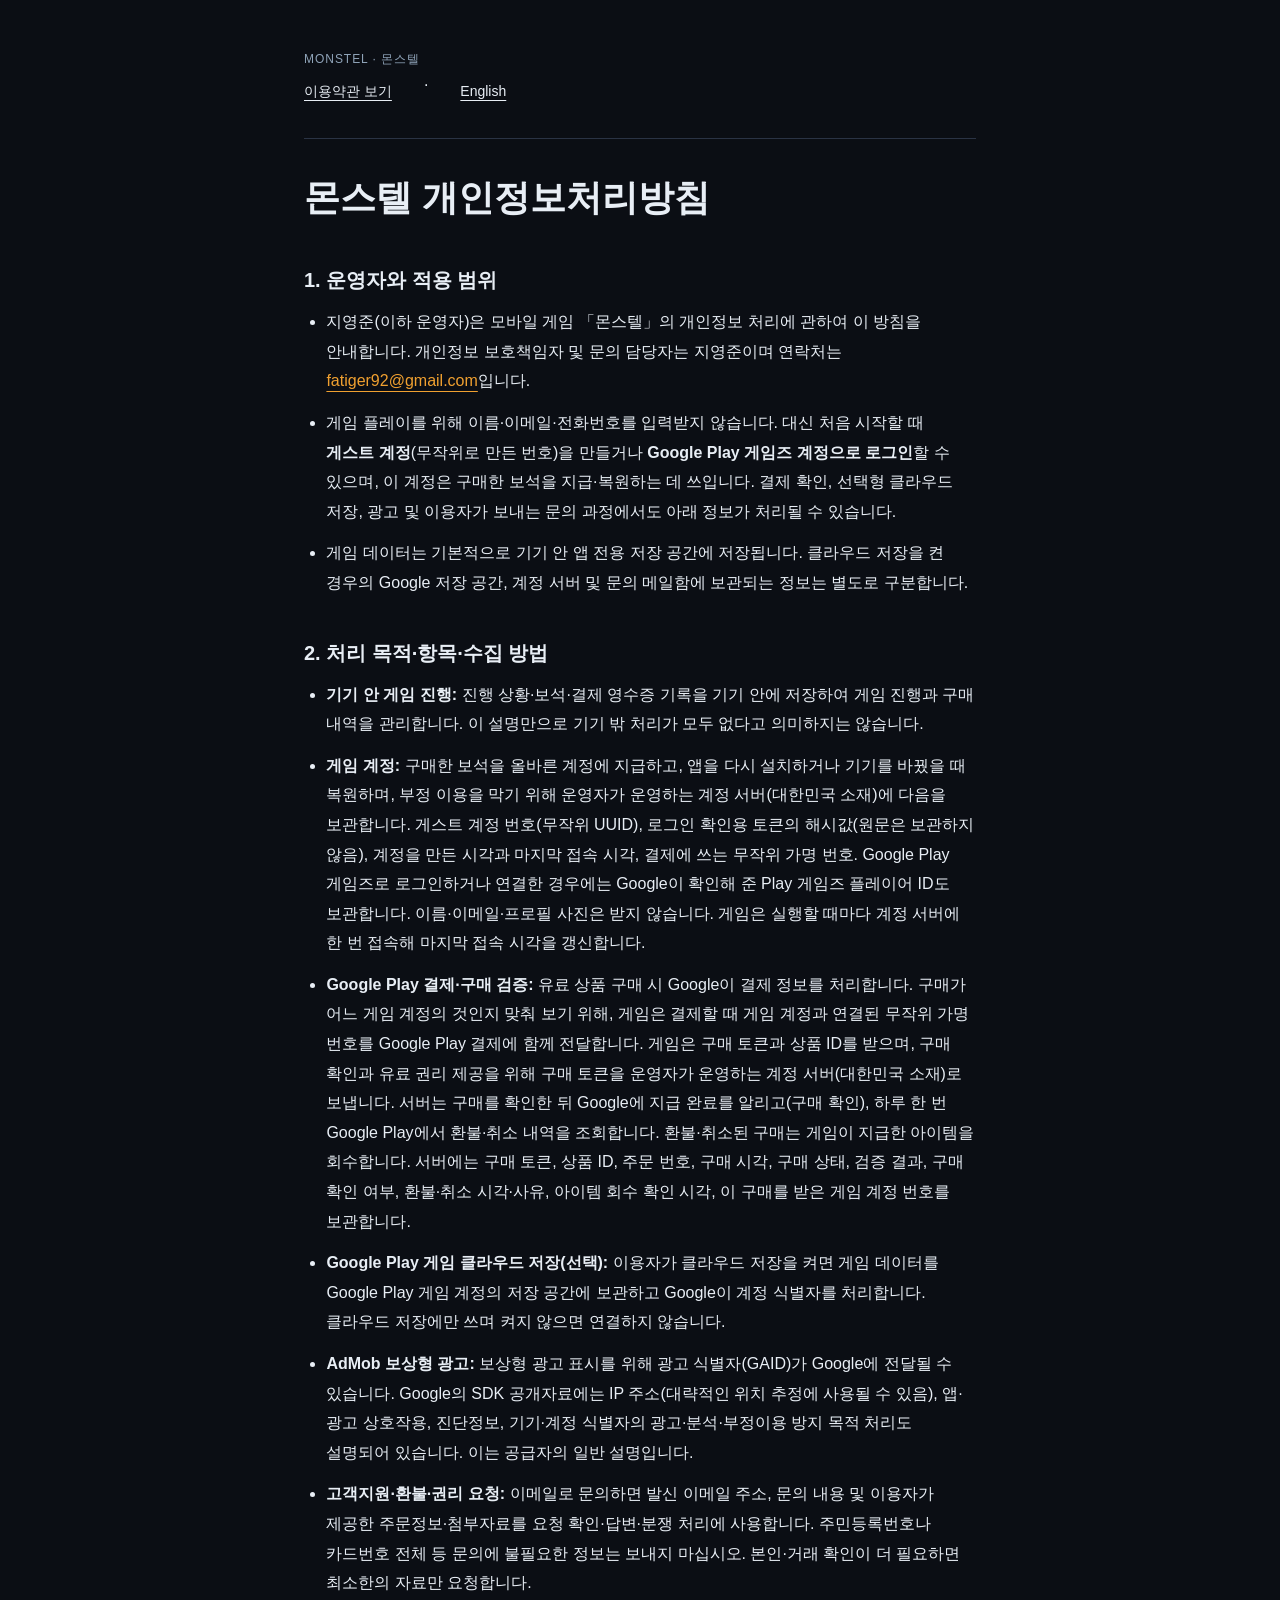
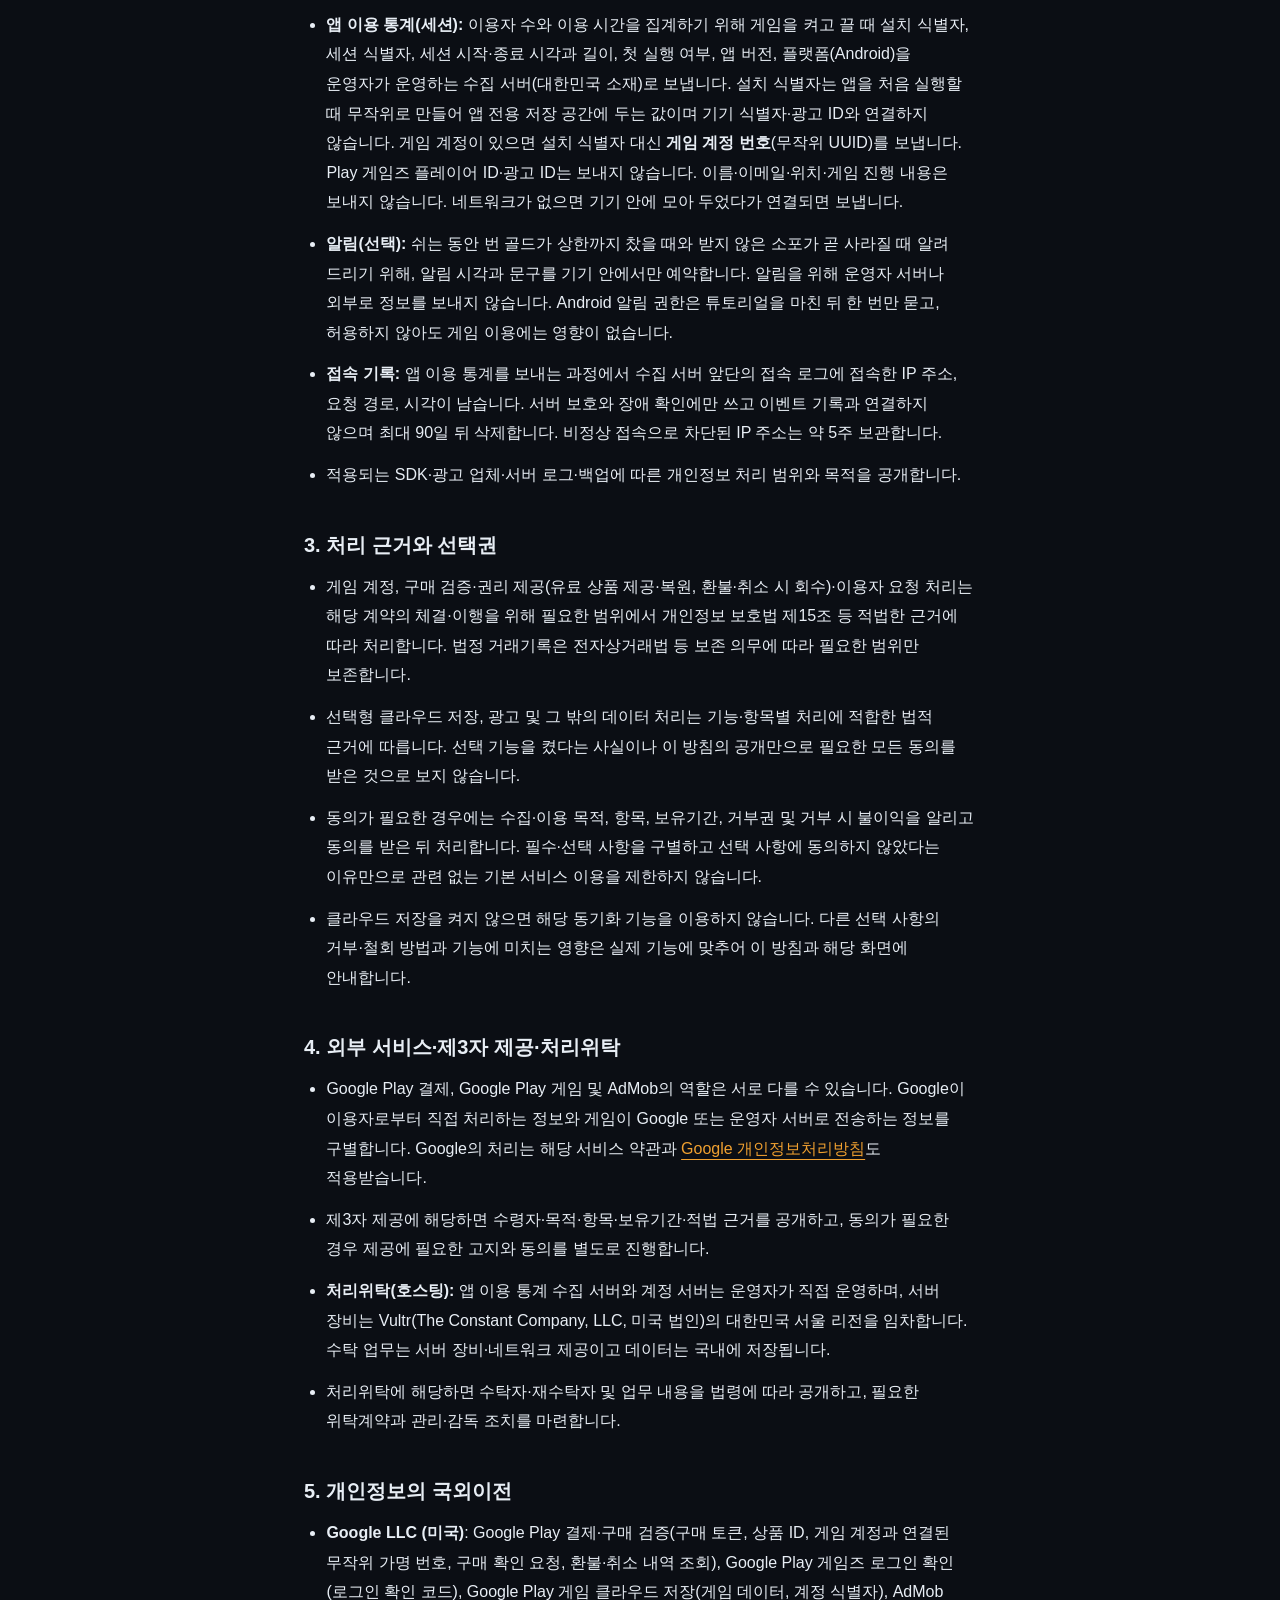
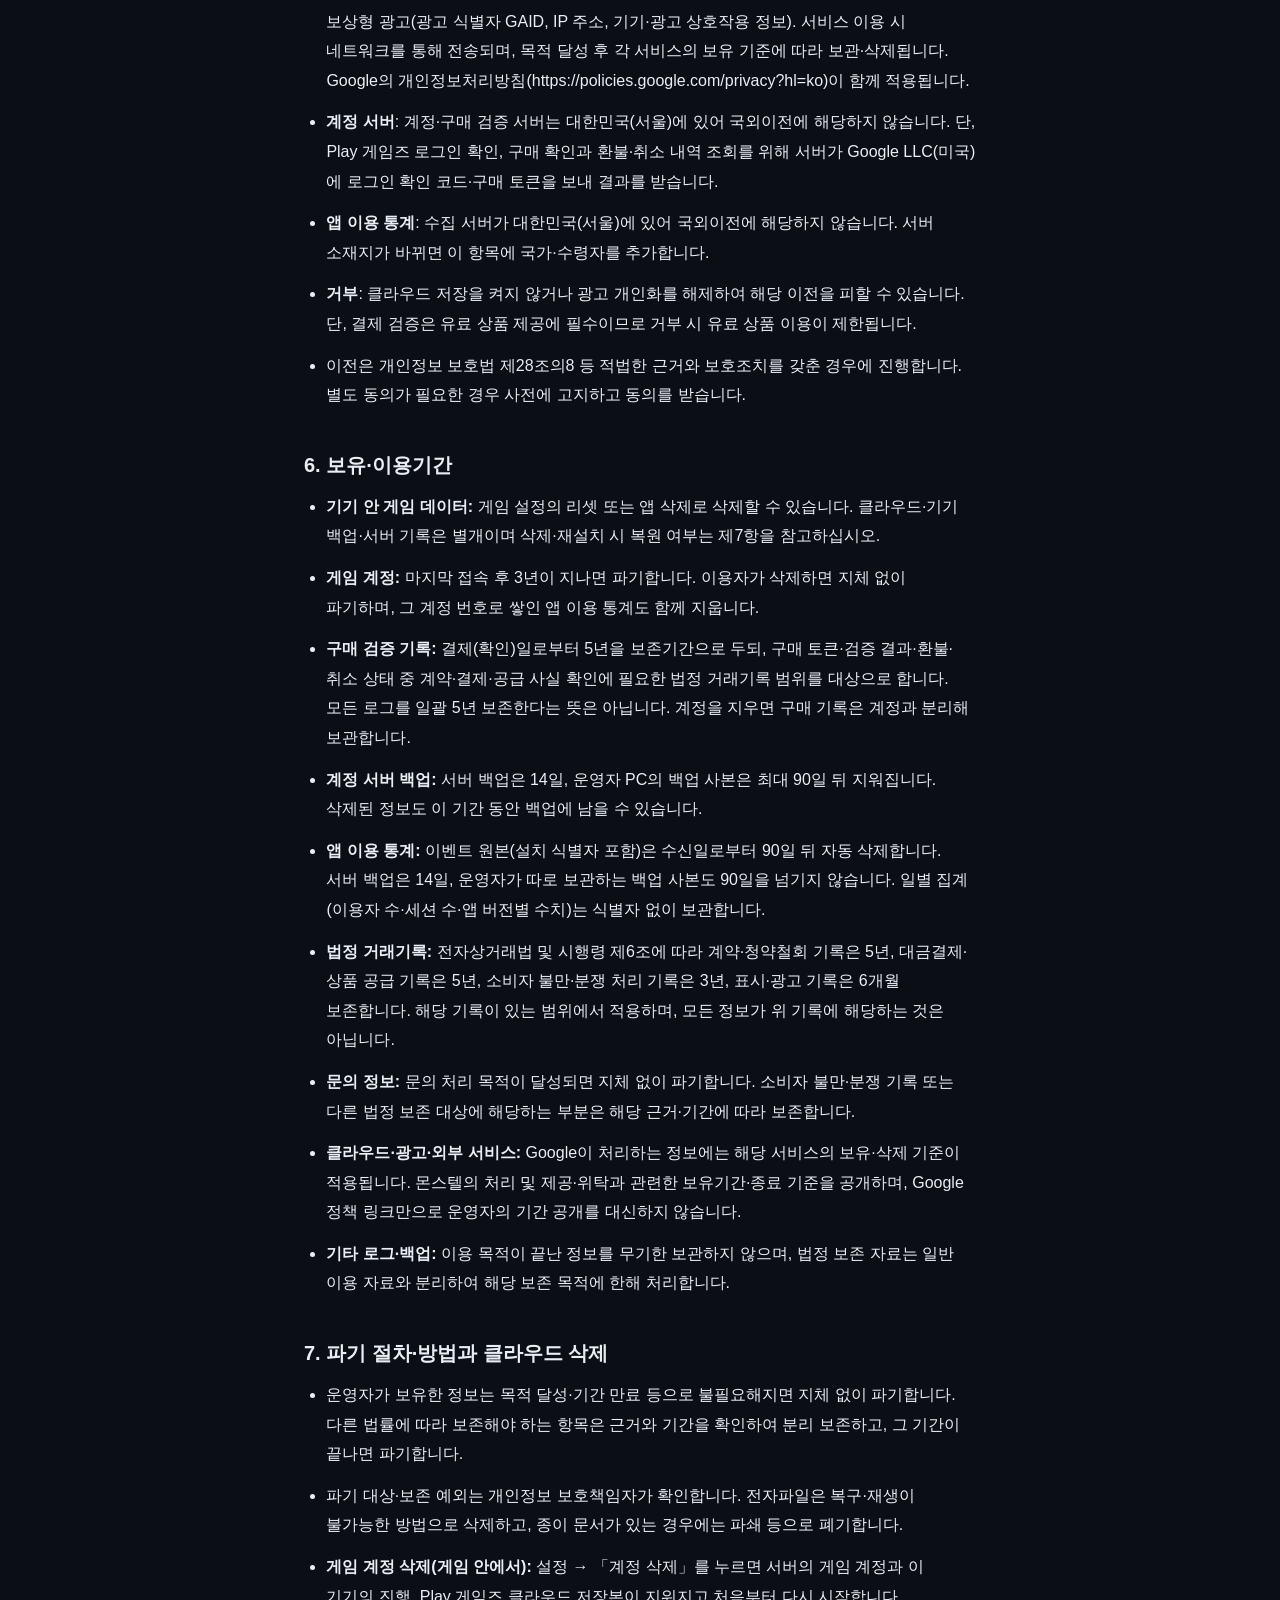
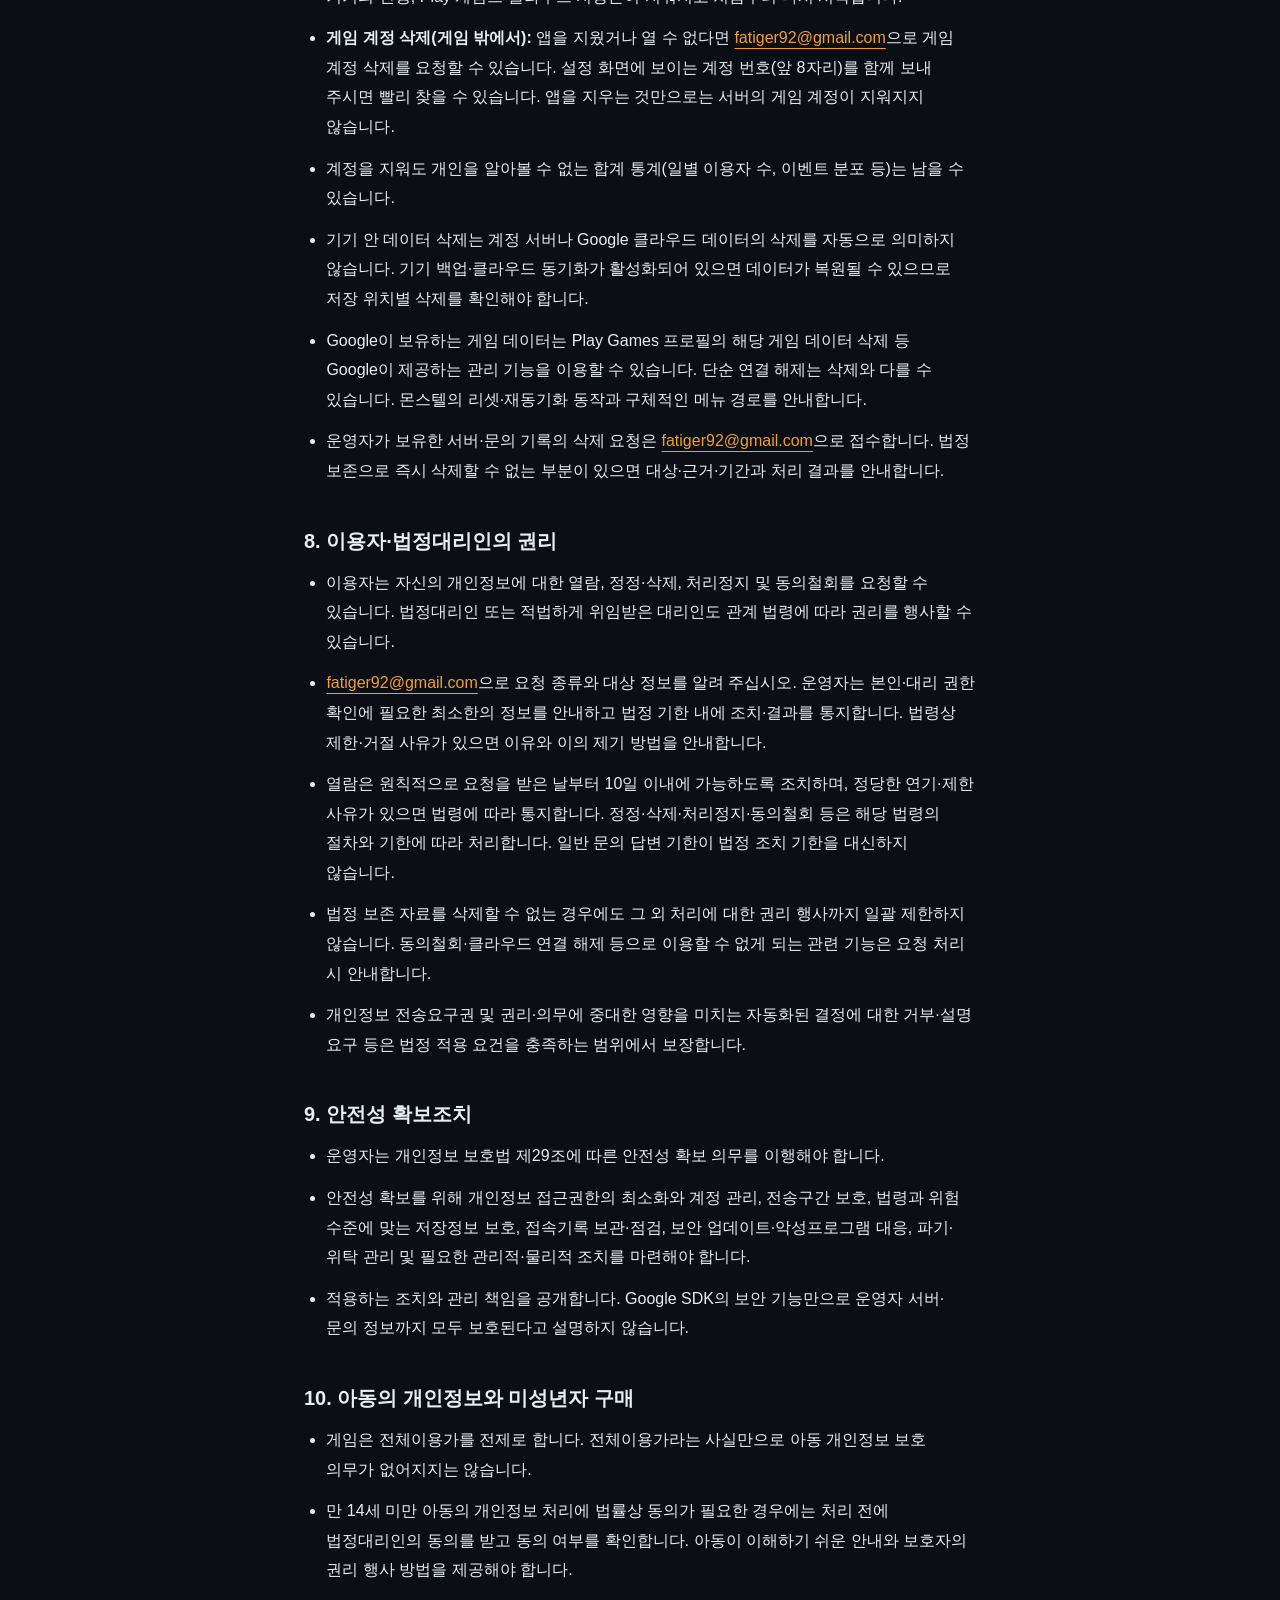
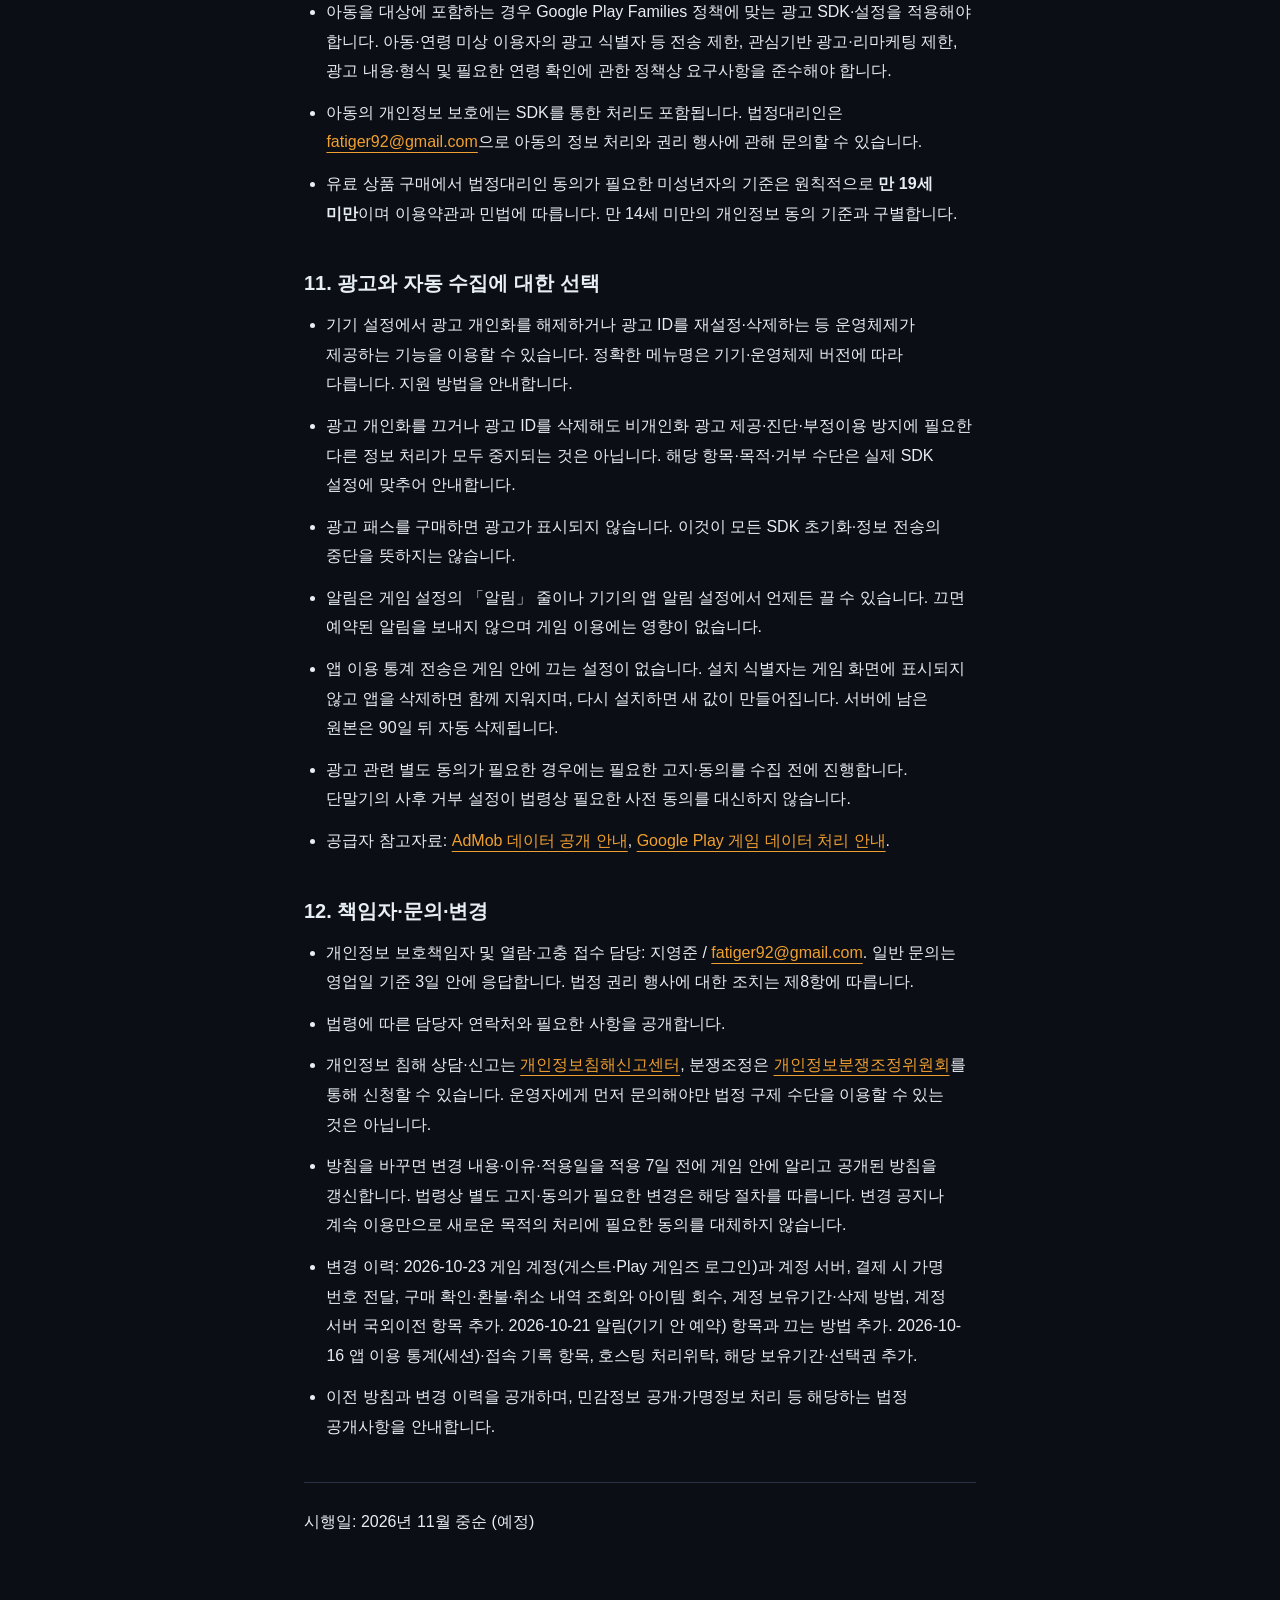
==== monstel/privacy/index.html @ d1beacda "monstel privacy: game accounts, refund lookups and item revocation (2026-10-23) Applies monstel docs" ====
<!doctype html>
<html lang="ko">
<head>
<meta charset="utf-8">
<meta name="viewport" content="width=device-width, initial-scale=1">
<title>몬스텔 개인정보처리방침</title>
<link rel="canonical" href="https://notnull92.github.io/monstel/privacy/">
<link rel="icon" href="../../assets/favicon.png" type="image/png">
<link rel="stylesheet" href="../../assets/site.css">
<link rel="stylesheet" href="../legal.css">
</head>
<body>
<a class="skip" href="#main">본문으로 바로가기</a>
<header class="legal-header">
<p class="meta">MONSTEL · 몬스텔</p>
<nav aria-label="법률 문서"><a href="../terms/">이용약관 보기</a> · <a href="../en/privacy/" lang="en" hreflang="en">English</a></nav>
</header>
<main id="main" tabindex="-1">
<h1>몬스텔 개인정보처리방침</h1>
<h2>1. 운영자와 적용 범위</h2>
<ul>
<li>지영준(이하 운영자)은 모바일 게임 「몬스텔」의 개인정보 처리에 관하여 이 방침을 안내합니다. 개인정보 보호책임자 및 문의 담당자는 지영준이며 연락처는 <a href="mailto:fatiger92@gmail.com">fatiger92@gmail.com</a>입니다.</li>
<li>게임 플레이를 위해 이름·이메일·전화번호를 입력받지 않습니다. 대신 처음 시작할 때 <strong>게스트 계정</strong>(무작위로 만든 번호)을 만들거나 <strong>Google Play 게임즈 계정으로 로그인</strong>할 수 있으며, 이 계정은 구매한 보석을 지급·복원하는 데 쓰입니다. 결제 확인, 선택형 클라우드 저장, 광고 및 이용자가 보내는 문의 과정에서도 아래 정보가 처리될 수 있습니다.</li>
<li>게임 데이터는 기본적으로 기기 안 앱 전용 저장 공간에 저장됩니다. 클라우드 저장을 켠 경우의 Google 저장 공간, 계정 서버 및 문의 메일함에 보관되는 정보는 별도로 구분합니다.</li>
</ul>
<h2>2. 처리 목적·항목·수집 방법</h2>
<ul>
<li><strong>기기 안 게임 진행:</strong> 진행 상황·보석·결제 영수증 기록을 기기 안에 저장하여 게임 진행과 구매 내역을 관리합니다. 이 설명만으로 기기 밖 처리가 모두 없다고 의미하지는 않습니다.</li>
<li><strong>게임 계정:</strong> 구매한 보석을 올바른 계정에 지급하고, 앱을 다시 설치하거나 기기를 바꿨을 때 복원하며, 부정 이용을 막기 위해 운영자가 운영하는 계정 서버(대한민국 소재)에 다음을 보관합니다. 게스트 계정 번호(무작위 UUID), 로그인 확인용 토큰의 해시값(원문은 보관하지 않음), 계정을 만든 시각과 마지막 접속 시각, 결제에 쓰는 무작위 가명 번호. Google Play 게임즈로 로그인하거나 연결한 경우에는 Google이 확인해 준 Play 게임즈 플레이어 ID도 보관합니다. 이름·이메일·프로필 사진은 받지 않습니다. 게임은 실행할 때마다 계정 서버에 한 번 접속해 마지막 접속 시각을 갱신합니다.</li>
<li><strong>Google Play 결제·구매 검증:</strong> 유료 상품 구매 시 Google이 결제 정보를 처리합니다. 구매가 어느 게임 계정의 것인지 맞춰 보기 위해, 게임은 결제할 때 게임 계정과 연결된 무작위 가명 번호를 Google Play 결제에 함께 전달합니다. 게임은 구매 토큰과 상품 ID를 받으며, 구매 확인과 유료 권리 제공을 위해 구매 토큰을 운영자가 운영하는 계정 서버(대한민국 소재)로 보냅니다. 서버는 구매를 확인한 뒤 Google에 지급 완료를 알리고(구매 확인), 하루 한 번 Google Play에서 환불·취소 내역을 조회합니다. 환불·취소된 구매는 게임이 지급한 아이템을 회수합니다. 서버에는 구매 토큰, 상품 ID, 주문 번호, 구매 시각, 구매 상태, 검증 결과, 구매 확인 여부, 환불·취소 시각·사유, 아이템 회수 확인 시각, 이 구매를 받은 게임 계정 번호를 보관합니다.</li>
<li><strong>Google Play 게임 클라우드 저장(선택):</strong> 이용자가 클라우드 저장을 켜면 게임 데이터를 Google Play 게임 계정의 저장 공간에 보관하고 Google이 계정 식별자를 처리합니다. 클라우드 저장에만 쓰며 켜지 않으면 연결하지 않습니다.</li>
<li><strong>AdMob 보상형 광고:</strong> 보상형 광고 표시를 위해 광고 식별자(GAID)가 Google에 전달될 수 있습니다. Google의 SDK 공개자료에는 IP 주소(대략적인 위치 추정에 사용될 수 있음), 앱·광고 상호작용, 진단정보, 기기·계정 식별자의 광고·분석·부정이용 방지 목적 처리도 설명되어 있습니다. 이는 공급자의 일반 설명입니다.</li>
<li><strong>고객지원·환불·권리 요청:</strong> 이메일로 문의하면 발신 이메일 주소, 문의 내용 및 이용자가 제공한 주문정보·첨부자료를 요청 확인·답변·분쟁 처리에 사용합니다. 주민등록번호나 카드번호 전체 등 문의에 불필요한 정보는 보내지 마십시오. 본인·거래 확인이 더 필요하면 최소한의 자료만 요청합니다.</li>
<li><strong>앱 이용 통계(세션):</strong> 이용자 수와 이용 시간을 집계하기 위해 게임을 켜고 끌 때 설치 식별자, 세션 식별자, 세션 시작·종료 시각과 길이, 첫 실행 여부, 앱 버전, 플랫폼(Android)을 운영자가 운영하는 수집 서버(대한민국 소재)로 보냅니다. 설치 식별자는 앱을 처음 실행할 때 무작위로 만들어 앱 전용 저장 공간에 두는 값이며 기기 식별자·광고 ID와 연결하지 않습니다. 게임 계정이 있으면 설치 식별자 대신 <strong>게임 계정 번호</strong>(무작위 UUID)를 보냅니다. Play 게임즈 플레이어 ID·광고 ID는 보내지 않습니다. 이름·이메일·위치·게임 진행 내용은 보내지 않습니다. 네트워크가 없으면 기기 안에 모아 두었다가 연결되면 보냅니다.</li>
<li><strong>알림(선택):</strong> 쉬는 동안 번 골드가 상한까지 찼을 때와 받지 않은 소포가 곧 사라질 때 알려 드리기 위해, 알림 시각과 문구를 기기 안에서만 예약합니다. 알림을 위해 운영자 서버나 외부로 정보를 보내지 않습니다. Android 알림 권한은 튜토리얼을 마친 뒤 한 번만 묻고, 허용하지 않아도 게임 이용에는 영향이 없습니다.</li>
<li><strong>접속 기록:</strong> 앱 이용 통계를 보내는 과정에서 수집 서버 앞단의 접속 로그에 접속한 IP 주소, 요청 경로, 시각이 남습니다. 서버 보호와 장애 확인에만 쓰고 이벤트 기록과 연결하지 않으며 최대 90일 뒤 삭제합니다. 비정상 접속으로 차단된 IP 주소는 약 5주 보관합니다.</li>
<li>적용되는 SDK·광고 업체·서버 로그·백업에 따른 개인정보 처리 범위와 목적을 공개합니다.</li>
</ul>
<h2>3. 처리 근거와 선택권</h2>
<ul>
<li>게임 계정, 구매 검증·권리 제공(유료 상품 제공·복원, 환불·취소 시 회수)·이용자 요청 처리는 해당 계약의 체결·이행을 위해 필요한 범위에서 개인정보 보호법 제15조 등 적법한 근거에 따라 처리합니다. 법정 거래기록은 전자상거래법 등 보존 의무에 따라 필요한 범위만 보존합니다.</li>
<li>선택형 클라우드 저장, 광고 및 그 밖의 데이터 처리는 기능·항목별 처리에 적합한 법적 근거에 따릅니다. 선택 기능을 켰다는 사실이나 이 방침의 공개만으로 필요한 모든 동의를 받은 것으로 보지 않습니다.</li>
<li>동의가 필요한 경우에는 수집·이용 목적, 항목, 보유기간, 거부권 및 거부 시 불이익을 알리고 동의를 받은 뒤 처리합니다. 필수·선택 사항을 구별하고 선택 사항에 동의하지 않았다는 이유만으로 관련 없는 기본 서비스 이용을 제한하지 않습니다.</li>
<li>클라우드 저장을 켜지 않으면 해당 동기화 기능을 이용하지 않습니다. 다른 선택 사항의 거부·철회 방법과 기능에 미치는 영향은 실제 기능에 맞추어 이 방침과 해당 화면에 안내합니다.</li>
</ul>
<h2>4. 외부 서비스·제3자 제공·처리위탁</h2>
<ul>
<li>Google Play 결제, Google Play 게임 및 AdMob의 역할은 서로 다를 수 있습니다. Google이 이용자로부터 직접 처리하는 정보와 게임이 Google 또는 운영자 서버로 전송하는 정보를 구별합니다. Google의 처리는 해당 서비스 약관과 <a href="https://policies.google.com/privacy?hl=ko">Google 개인정보처리방침</a>도 적용받습니다.</li>
<li>제3자 제공에 해당하면 수령자·목적·항목·보유기간·적법 근거를 공개하고, 동의가 필요한 경우 제공에 필요한 고지와 동의를 별도로 진행합니다.</li>
<li><strong>처리위탁(호스팅):</strong> 앱 이용 통계 수집 서버와 계정 서버는 운영자가 직접 운영하며, 서버 장비는 Vultr(The Constant Company, LLC, 미국 법인)의 대한민국 서울 리전을 임차합니다. 수탁 업무는 서버 장비·네트워크 제공이고 데이터는 국내에 저장됩니다.</li>
<li>처리위탁에 해당하면 수탁자·재수탁자 및 업무 내용을 법령에 따라 공개하고, 필요한 위탁계약과 관리·감독 조치를 마련합니다.</li>
</ul>
<h2>5. 개인정보의 국외이전</h2>
<ul>
<li><strong>Google LLC (미국)</strong>: Google Play 결제·구매 검증(구매 토큰, 상품 ID, 게임 계정과 연결된 무작위 가명 번호, 구매 확인 요청, 환불·취소 내역 조회), Google Play 게임즈 로그인 확인(로그인 확인 코드), Google Play 게임 클라우드 저장(게임 데이터, 계정 식별자), AdMob 보상형 광고(광고 식별자 GAID, IP 주소, 기기·광고 상호작용 정보). 서비스 이용 시 네트워크를 통해 전송되며, 목적 달성 후 각 서비스의 보유 기준에 따라 보관·삭제됩니다. Google의 개인정보처리방침(https://policies.google.com/privacy?hl=ko)이 함께 적용됩니다.</li>
<li><strong>계정 서버</strong>: 계정·구매 검증 서버는 대한민국(서울)에 있어 국외이전에 해당하지 않습니다. 단, Play 게임즈 로그인 확인, 구매 확인과 환불·취소 내역 조회를 위해 서버가 Google LLC(미국)에 로그인 확인 코드·구매 토큰을 보내 결과를 받습니다.</li>
<li><strong>앱 이용 통계</strong>: 수집 서버가 대한민국(서울)에 있어 국외이전에 해당하지 않습니다. 서버 소재지가 바뀌면 이 항목에 국가·수령자를 추가합니다.</li>
<li><strong>거부</strong>: 클라우드 저장을 켜지 않거나 광고 개인화를 해제하여 해당 이전을 피할 수 있습니다. 단, 결제 검증은 유료 상품 제공에 필수이므로 거부 시 유료 상품 이용이 제한됩니다.</li>
<li>이전은 개인정보 보호법 제28조의8 등 적법한 근거와 보호조치를 갖춘 경우에 진행합니다. 별도 동의가 필요한 경우 사전에 고지하고 동의를 받습니다.</li>
</ul>
<h2>6. 보유·이용기간</h2>
<ul>
<li><strong>기기 안 게임 데이터:</strong> 게임 설정의 리셋 또는 앱 삭제로 삭제할 수 있습니다. 클라우드·기기 백업·서버 기록은 별개이며 삭제·재설치 시 복원 여부는 제7항을 참고하십시오.</li>
<li><strong>게임 계정:</strong> 마지막 접속 후 3년이 지나면 파기합니다. 이용자가 삭제하면 지체 없이 파기하며, 그 계정 번호로 쌓인 앱 이용 통계도 함께 지웁니다.</li>
<li><strong>구매 검증 기록:</strong> 결제(확인)일로부터 5년을 보존기간으로 두되, 구매 토큰·검증 결과·환불·취소 상태 중 계약·결제·공급 사실 확인에 필요한 법정 거래기록 범위를 대상으로 합니다. 모든 로그를 일괄 5년 보존한다는 뜻은 아닙니다. 계정을 지우면 구매 기록은 계정과 분리해 보관합니다.</li>
<li><strong>계정 서버 백업:</strong> 서버 백업은 14일, 운영자 PC의 백업 사본은 최대 90일 뒤 지워집니다. 삭제된 정보도 이 기간 동안 백업에 남을 수 있습니다.</li>
<li><strong>앱 이용 통계:</strong> 이벤트 원본(설치 식별자 포함)은 수신일로부터 90일 뒤 자동 삭제합니다. 서버 백업은 14일, 운영자가 따로 보관하는 백업 사본도 90일을 넘기지 않습니다. 일별 집계(이용자 수·세션 수·앱 버전별 수치)는 식별자 없이 보관합니다.</li>
<li><strong>법정 거래기록:</strong> 전자상거래법 및 시행령 제6조에 따라 계약·청약철회 기록은 5년, 대금결제·상품 공급 기록은 5년, 소비자 불만·분쟁 처리 기록은 3년, 표시·광고 기록은 6개월 보존합니다. 해당 기록이 있는 범위에서 적용하며, 모든 정보가 위 기록에 해당하는 것은 아닙니다.</li>
<li><strong>문의 정보:</strong> 문의 처리 목적이 달성되면 지체 없이 파기합니다. 소비자 불만·분쟁 기록 또는 다른 법정 보존 대상에 해당하는 부분은 해당 근거·기간에 따라 보존합니다.</li>
<li><strong>클라우드·광고·외부 서비스:</strong> Google이 처리하는 정보에는 해당 서비스의 보유·삭제 기준이 적용됩니다. 몬스텔의 처리 및 제공·위탁과 관련한 보유기간·종료 기준을 공개하며, Google 정책 링크만으로 운영자의 기간 공개를 대신하지 않습니다.</li>
<li><strong>기타 로그·백업:</strong> 이용 목적이 끝난 정보를 무기한 보관하지 않으며, 법정 보존 자료는 일반 이용 자료와 분리하여 해당 보존 목적에 한해 처리합니다.</li>
</ul>
<h2>7. 파기 절차·방법과 클라우드 삭제</h2>
<ul>
<li>운영자가 보유한 정보는 목적 달성·기간 만료 등으로 불필요해지면 지체 없이 파기합니다. 다른 법률에 따라 보존해야 하는 항목은 근거와 기간을 확인하여 분리 보존하고, 그 기간이 끝나면 파기합니다.</li>
<li>파기 대상·보존 예외는 개인정보 보호책임자가 확인합니다. 전자파일은 복구·재생이 불가능한 방법으로 삭제하고, 종이 문서가 있는 경우에는 파쇄 등으로 폐기합니다.</li>
<li><strong>게임 계정 삭제(게임 안에서):</strong> 설정 → 「계정 삭제」를 누르면 서버의 게임 계정과 이 기기의 진행, Play 게임즈 클라우드 저장본이 지워지고 처음부터 다시 시작합니다.</li>
<li><strong>게임 계정 삭제(게임 밖에서):</strong> 앱을 지웠거나 열 수 없다면 <a href="mailto:fatiger92@gmail.com">fatiger92@gmail.com</a>으로 게임 계정 삭제를 요청할 수 있습니다. 설정 화면에 보이는 계정 번호(앞 8자리)를 함께 보내 주시면 빨리 찾을 수 있습니다. 앱을 지우는 것만으로는 서버의 게임 계정이 지워지지 않습니다.</li>
<li>계정을 지워도 개인을 알아볼 수 없는 합계 통계(일별 이용자 수, 이벤트 분포 등)는 남을 수 있습니다.</li>
<li>기기 안 데이터 삭제는 계정 서버나 Google 클라우드 데이터의 삭제를 자동으로 의미하지 않습니다. 기기 백업·클라우드 동기화가 활성화되어 있으면 데이터가 복원될 수 있으므로 저장 위치별 삭제를 확인해야 합니다.</li>
<li>Google이 보유하는 게임 데이터는 Play Games 프로필의 해당 게임 데이터 삭제 등 Google이 제공하는 관리 기능을 이용할 수 있습니다. 단순 연결 해제는 삭제와 다를 수 있습니다. 몬스텔의 리셋·재동기화 동작과 구체적인 메뉴 경로를 안내합니다.</li>
<li>운영자가 보유한 서버·문의 기록의 삭제 요청은 <a href="mailto:fatiger92@gmail.com">fatiger92@gmail.com</a>으로 접수합니다. 법정 보존으로 즉시 삭제할 수 없는 부분이 있으면 대상·근거·기간과 처리 결과를 안내합니다.</li>
</ul>
<h2>8. 이용자·법정대리인의 권리</h2>
<ul>
<li>이용자는 자신의 개인정보에 대한 열람, 정정·삭제, 처리정지 및 동의철회를 요청할 수 있습니다. 법정대리인 또는 적법하게 위임받은 대리인도 관계 법령에 따라 권리를 행사할 수 있습니다.</li>
<li><a href="mailto:fatiger92@gmail.com">fatiger92@gmail.com</a>으로 요청 종류와 대상 정보를 알려 주십시오. 운영자는 본인·대리 권한 확인에 필요한 최소한의 정보를 안내하고 법정 기한 내에 조치·결과를 통지합니다. 법령상 제한·거절 사유가 있으면 이유와 이의 제기 방법을 안내합니다.</li>
<li>열람은 원칙적으로 요청을 받은 날부터 10일 이내에 가능하도록 조치하며, 정당한 연기·제한 사유가 있으면 법령에 따라 통지합니다. 정정·삭제·처리정지·동의철회 등은 해당 법령의 절차와 기한에 따라 처리합니다. 일반 문의 답변 기한이 법정 조치 기한을 대신하지 않습니다.</li>
<li>법정 보존 자료를 삭제할 수 없는 경우에도 그 외 처리에 대한 권리 행사까지 일괄 제한하지 않습니다. 동의철회·클라우드 연결 해제 등으로 이용할 수 없게 되는 관련 기능은 요청 처리 시 안내합니다.</li>
<li>개인정보 전송요구권 및 권리·의무에 중대한 영향을 미치는 자동화된 결정에 대한 거부·설명 요구 등은 법정 적용 요건을 충족하는 범위에서 보장합니다.</li>
</ul>
<h2>9. 안전성 확보조치</h2>
<ul>
<li>운영자는 개인정보 보호법 제29조에 따른 안전성 확보 의무를 이행해야 합니다.</li>
<li>안전성 확보를 위해 개인정보 접근권한의 최소화와 계정 관리, 전송구간 보호, 법령과 위험 수준에 맞는 저장정보 보호, 접속기록 보관·점검, 보안 업데이트·악성프로그램 대응, 파기·위탁 관리 및 필요한 관리적·물리적 조치를 마련해야 합니다.</li>
<li>적용하는 조치와 관리 책임을 공개합니다. Google SDK의 보안 기능만으로 운영자 서버·문의 정보까지 모두 보호된다고 설명하지 않습니다.</li>
</ul>
<h2>10. 아동의 개인정보와 미성년자 구매</h2>
<ul>
<li>게임은 전체이용가를 전제로 합니다. 전체이용가라는 사실만으로 아동 개인정보 보호 의무가 없어지지는 않습니다.</li>
<li>만 14세 미만 아동의 개인정보 처리에 법률상 동의가 필요한 경우에는 처리 전에 법정대리인의 동의를 받고 동의 여부를 확인합니다. 아동이 이해하기 쉬운 안내와 보호자의 권리 행사 방법을 제공해야 합니다.</li>
<li>아동을 대상에 포함하는 경우 Google Play Families 정책에 맞는 광고 SDK·설정을 적용해야 합니다. 아동·연령 미상 이용자의 광고 식별자 등 전송 제한, 관심기반 광고·리마케팅 제한, 광고 내용·형식 및 필요한 연령 확인에 관한 정책상 요구사항을 준수해야 합니다.</li>
<li>아동의 개인정보 보호에는 SDK를 통한 처리도 포함됩니다. 법정대리인은 <a href="mailto:fatiger92@gmail.com">fatiger92@gmail.com</a>으로 아동의 정보 처리와 권리 행사에 관해 문의할 수 있습니다.</li>
<li>유료 상품 구매에서 법정대리인 동의가 필요한 미성년자의 기준은 원칙적으로 <strong>만 19세 미만</strong>이며 이용약관과 민법에 따릅니다. 만 14세 미만의 개인정보 동의 기준과 구별합니다.</li>
</ul>
<h2>11. 광고와 자동 수집에 대한 선택</h2>
<ul>
<li>기기 설정에서 광고 개인화를 해제하거나 광고 ID를 재설정·삭제하는 등 운영체제가 제공하는 기능을 이용할 수 있습니다. 정확한 메뉴명은 기기·운영체제 버전에 따라 다릅니다. 지원 방법을 안내합니다.</li>
<li>광고 개인화를 끄거나 광고 ID를 삭제해도 비개인화 광고 제공·진단·부정이용 방지에 필요한 다른 정보 처리가 모두 중지되는 것은 아닙니다. 해당 항목·목적·거부 수단은 실제 SDK 설정에 맞추어 안내합니다.</li>
<li>광고 패스를 구매하면 광고가 표시되지 않습니다. 이것이 모든 SDK 초기화·정보 전송의 중단을 뜻하지는 않습니다.</li>
<li>알림은 게임 설정의 「알림」 줄이나 기기의 앱 알림 설정에서 언제든 끌 수 있습니다. 끄면 예약된 알림을 보내지 않으며 게임 이용에는 영향이 없습니다.</li>
<li>앱 이용 통계 전송은 게임 안에 끄는 설정이 없습니다. 설치 식별자는 게임 화면에 표시되지 않고 앱을 삭제하면 함께 지워지며, 다시 설치하면 새 값이 만들어집니다. 서버에 남은 원본은 90일 뒤 자동 삭제됩니다.</li>
<li>광고 관련 별도 동의가 필요한 경우에는 필요한 고지·동의를 수집 전에 진행합니다. 단말기의 사후 거부 설정이 법령상 필요한 사전 동의를 대신하지 않습니다.</li>
<li>공급자 참고자료: <a href="https://developers.google.com/admob/android/privacy/play-data-disclosure">AdMob 데이터 공개 안내</a>, <a href="https://developer.android.com/games/pgs/data-collection">Google Play 게임 데이터 처리 안내</a>.</li>
</ul>
<h2>12. 책임자·문의·변경</h2>
<ul>
<li>개인정보 보호책임자 및 열람·고충 접수 담당: 지영준 / <a href="mailto:fatiger92@gmail.com">fatiger92@gmail.com</a>. 일반 문의는 영업일 기준 3일 안에 응답합니다. 법정 권리 행사에 대한 조치는 제8항에 따릅니다.</li>
<li>법령에 따른 담당자 연락처와 필요한 사항을 공개합니다.</li>
<li>개인정보 침해 상담·신고는 <a href="https://privacy.kisa.or.kr/">개인정보침해신고센터</a>, 분쟁조정은 <a href="https://www.kopico.go.kr/">개인정보분쟁조정위원회</a>를 통해 신청할 수 있습니다. 운영자에게 먼저 문의해야만 법정 구제 수단을 이용할 수 있는 것은 아닙니다.</li>
<li>방침을 바꾸면 변경 내용·이유·적용일을 적용 7일 전에 게임 안에 알리고 공개된 방침을 갱신합니다. 법령상 별도 고지·동의가 필요한 변경은 해당 절차를 따릅니다. 변경 공지나 계속 이용만으로 새로운 목적의 처리에 필요한 동의를 대체하지 않습니다.</li>
<li>변경 이력: 2026-10-23 게임 계정(게스트·Play 게임즈 로그인)과 계정 서버, 결제 시 가명 번호 전달, 구매 확인·환불·취소 내역 조회와 아이템 회수, 계정 보유기간·삭제 방법, 계정 서버 국외이전 항목 추가. 2026-10-21 알림(기기 안 예약) 항목과 끄는 방법 추가. 2026-10-16 앱 이용 통계(세션)·접속 기록 항목, 호스팅 처리위탁, 해당 보유기간·선택권 추가.</li>
<li>이전 방침과 변경 이력을 공개하며, 민감정보 공개·가명정보 처리 등 해당하는 법정 공개사항을 안내합니다.</li>
</ul>
<p>시행일: 2026년 11월 중순 (예정)</p>
</main>
</body>
</html>
---- assets/site.css ----
:root {
  color-scheme: dark;
  --bg-void: #0B0E14; --bg-hall: #141A24; --bg-shelf: #1B2330;
  --stone: #2A3344; --frost: #8FA3B8; --ink: #E8EEF5;
  --frost-glow: rgb(107 140 255 / 8%); --ember: #F0A030;
  --ember-deep: #C45C18; --ember-soft: rgb(240 160 48 / 16%); --logo-black: #000;
  --s1: .25rem; --s2: .5rem; --s3: .75rem; --s4: 1rem; --s6: 1.5rem;
  --s8: 2rem; --s12: 3rem; --s16: 4rem; --s24: 6rem;
  --display: clamp(1.75rem, 3.8vw, 2.75rem); --lead: 1.125rem;
  --small: .875rem; --meta: .75rem; --serif: Georgia, 'Times New Roman', serif;
  --content: 70rem; --gutter: clamp(1.25rem, 4vw, 3rem);
}
* { box-sizing: border-box; }
html { scroll-padding-top: 9rem; }
body { margin: 0; background: var(--bg-void); color: var(--ink); font: 1rem/1.6 system-ui, sans-serif; }
a { color: inherit; text-underline-offset: .3em; }
a:hover { color: var(--ember); }
a:active { color: var(--frost); }
a:focus-visible, main:focus-visible { outline: 2px solid var(--ember); outline-offset: 5px; }
img { display: block; max-width: 100%; }
h1, h2, h3, p { margin: 0; }
h1, h2, h3 { font-family: var(--serif); font-weight: 400; line-height: 1.12; text-wrap: balance; }
h1, h2 { font-size: var(--display); }
h3 { font-size: 1.75rem; }
p { max-width: 60ch; }
.wrap { max-width: calc(var(--content) + var(--gutter) * 2); margin-inline: auto; padding-inline: var(--gutter); }
.skip { position: fixed; z-index: 10; top: var(--s4); left: var(--s4); padding: var(--s3) var(--s4); background: var(--ember); color: var(--bg-void); transform: translateY(-200%); }
.skip:focus { transform: none; }
.site-header { position: sticky; top: 0; z-index: 5; background: var(--bg-void); border-bottom: 1px solid var(--stone); }
.nav-row { min-height: 88px; display: flex; align-items: center; justify-content: space-between; gap: var(--s8); }
.brand { font: var(--lead) var(--serif); text-decoration: none; white-space: nowrap; padding-block: var(--s3); }
.brand small { display: block; font: var(--meta)/1.6 system-ui, sans-serif; letter-spacing: .12em; color: var(--frost); }
nav { display: flex; gap: clamp(1rem, 3vw, 2rem); }
nav a { min-height: 44px; display: inline-flex; align-items: center; font-size: var(--small); text-decoration: none; border-bottom: 1px solid transparent; }
nav a[aria-current='page'] { border-color: var(--ember); }
.meta { color: var(--frost); font-size: var(--meta); letter-spacing: .08em; text-transform: uppercase; }
.chapter { display: flex; align-items: center; gap: var(--s4); margin-bottom: var(--s8); }
.chapter::after { content: ''; width: var(--s16); height: 1px; background: var(--stone); }
.hero { display: grid; grid-template-columns: 1.3fr 1fr; align-items: center; gap: var(--s24); padding-block: var(--s24); min-height: 640px; }
.hero h1 { max-width: 14ch; }
.hero .intro { margin-top: var(--s6); color: var(--frost); font-size: var(--lead); }
.actions { display: flex; flex-wrap: wrap; gap: var(--s3); margin-top: var(--s8); }
.button { display: inline-flex; min-height: 48px; align-items: center; justify-content: center; padding: var(--s3) var(--s6); border: 1px solid var(--frost); font-size: var(--small); text-decoration: none; gap: var(--s6); }
.button:hover { border-color: var(--ember); text-decoration: underline; }
.button.primary { background: var(--ember); color: var(--bg-void); border-color: var(--ember); font-weight: 600; }
.button.primary:active { background: var(--ember-deep); color: var(--logo-black); }
.archive-plate { position: relative; width: 100%; max-width: 360px; justify-self: center; padding: var(--s8); border: 1px solid var(--stone); background: radial-gradient(ellipse at top, var(--frost-glow), transparent 70%); }
.archive-plate::before, .archive-plate::after { content: ''; position: absolute; width: var(--s4); height: var(--s4); border: 1px solid var(--frost); }
.archive-plate::before { top: -1px; left: -1px; border-right: 0; border-bottom: 0; }
.archive-plate::after { bottom: -1px; right: -1px; border-left: 0; border-top: 0; }
.logo { width: 100%; height: auto; background: var(--logo-black); image-rendering: pixelated; box-shadow: 0 0 48px var(--ember-soft); }
.plate-label { margin-top: var(--s8); padding-top: var(--s4); border-top: 1px solid var(--stone); text-align: center; }
.section { padding-block: var(--s24); border-top: 1px solid var(--stone); }
.section-head { display: flex; align-items: end; justify-content: space-between; flex-wrap: wrap; gap: var(--s6); margin-bottom: var(--s12); }
.section-head .chapter { margin-bottom: var(--s4); }
.text-link { display: inline-flex; align-items: center; min-height: 44px; gap: var(--s6); font-size: var(--small); }
.shelves { display: grid; grid-template-columns: repeat(2, minmax(0, 1fr)); gap: var(--s6); }
.shelf { padding: var(--s8); background: linear-gradient(135deg, var(--bg-shelf), var(--bg-hall)); border: 1px solid var(--stone); }
.shelf-top { display: flex; justify-content: space-between; align-items: center; flex-wrap: wrap; gap: var(--s4); margin-bottom: var(--s12); }
.status { padding: var(--s1) var(--s2); border: 1px solid var(--frost); color: var(--frost); font-size: var(--meta); }
.shelf p { margin-top: var(--s4); color: var(--frost); }
.shelf .text-link { margin-top: var(--s6); }
.shelf-note { padding-top: var(--s6); border-top: 1px solid var(--stone); }
.college-strip { display: grid; grid-template-columns: 1fr 1fr; gap: var(--s24); }
.college-strip p { color: var(--frost); font-size: var(--lead); }
.college-strip .text-link { margin-top: var(--s6); }
.doors { display: grid; grid-template-columns: 1fr 1.4fr; gap: var(--s24); }
.door-list { border-top: 1px solid var(--stone); }
.door { display: grid; grid-template-columns: 1fr auto; align-items: center; gap: var(--s4); padding-block: var(--s6); border-bottom: 1px solid var(--stone); text-decoration: none; }
.door strong { font-size: var(--lead); font-weight: 400; }
.door small { display: block; margin-top: var(--s1); color: var(--frost); font-size: var(--small); }
.door:hover strong { text-decoration: underline; text-underline-offset: .3em; }
.site-footer { border-top: 1px solid var(--stone); padding-block: var(--s8); }
.footer-row { display: flex; justify-content: space-between; flex-wrap: wrap; gap: var(--s6); align-items: center; }
.whisper { font: italic var(--lead)/1.6 var(--serif); color: var(--frost); }
.copyright { font-size: var(--meta); color: var(--frost); margin-top: var(--s2); }
.footer-links { display: flex; flex-wrap: wrap; gap: var(--s6); }
.footer-links a { display: inline-flex; align-items: center; min-height: 44px; font-size: var(--small); }
.page-intro { padding-block: var(--s24) var(--s16); }
.page-intro h1 { margin-bottom: var(--s6); }
.page-intro .intro { color: var(--frost); font-size: var(--lead); }
.page-body { padding-bottom: var(--s24); }
.staff-grid { display: grid; grid-template-columns: repeat(3, minmax(0, 1fr)); gap: var(--s8) var(--s6); margin: 0; }
.staff-card { margin: 0; min-width: 0; }
.portrait { aspect-ratio: 1; overflow: hidden; position: relative; background: var(--bg-hall); border: 1px solid var(--stone); }
.staff-card figcaption { display: flex; justify-content: space-between; flex-wrap: wrap; gap: var(--s2); border-bottom: 1px solid var(--stone); padding-block: var(--s4); }
.staff-card h3 { font-size: var(--lead); }
.staff-card p { color: var(--frost); font-size: var(--small); }
.tools { margin-top: var(--s16); padding-top: var(--s8); border-top: 1px solid var(--stone); }
.tools p { color: var(--frost); font-size: var(--small); margin-bottom: var(--s4); }
.tool-links { display: flex; flex-wrap: wrap; gap: var(--s3) var(--s6); }
.tool-links a { font-size: var(--small); overflow-wrap: anywhere; min-height: 44px; display: inline-flex; align-items: center; }
@media (max-width: 900px) { .hero, .doors, .college-strip { gap: var(--s12); } .staff-grid { grid-template-columns: repeat(2, minmax(0, 1fr)); } }
@media (max-width: 700px) {
  .nav-row { flex-direction: column; align-items: flex-start; gap: 0; padding-block: var(--s3); }
  nav { width: 100%; justify-content: space-between; gap: var(--s3); }
  .brand small { display: none; }
  .hero { grid-template-columns: 1fr; min-height: auto; padding-block: var(--s16); }
  .hero h1 { max-width: 19ch; }
  .archive-plate { max-width: 320px; }
  .section { padding-block: var(--s16); }
  .shelves, .doors, .college-strip { grid-template-columns: 1fr; }
  .shelf { padding: var(--s6); }
  .page-intro { padding-block: var(--s16) var(--s12); }
  .page-body { padding-bottom: var(--s16); }
}
@media (max-width: 480px) { .staff-grid { grid-template-columns: 1fr; } }
@media (forced-colors: active) { .button, .shelf, .portrait { border: 1px solid CanvasText; } }


.shelf h2 { font-size: 1.75rem; }

.portrait img { width: 100%; height: auto; }
---- monstel/legal.css ----
body {
  max-width: 48rem;
  margin-inline: auto;
  padding: clamp(1.25rem, 4vw, 3rem);
  font-family: "Apple SD Gothic Neo", "Malgun Gothic", sans-serif;
  line-height: 1.85;
  word-break: keep-all;
  overflow-wrap: anywhere;
}
.legal-header { padding-bottom: 1.5rem; border-bottom: 1px solid var(--stone); }
nav a { text-decoration: underline; }
main { padding-block: 2rem; }
h1, h2 { font-family: inherit; font-weight: 700; line-height: 1.5; }
h1 { font-size: clamp(1.6rem, 5vw, 2.25rem); margin-bottom: 1.5rem; }
h2 { font-size: 1.25rem; margin-top: 2.5rem; }
p { max-width: none; }
blockquote {
  margin: 0 0 2rem;
  padding: 1rem 1.25rem;
  border-left: 3px solid var(--ember);
  background: var(--bg-hall);
}
ul { padding-left: 1.4rem; margin-block: .75rem 1.5rem; }
li + li { margin-top: .75rem; }
main > p:last-child { margin-top: 2.5rem; padding-top: 1.5rem; border-top: 1px solid var(--stone); }
main a { color: var(--ember); }
@media print {
  body { max-width: none; padding: 0; background: white; color: black; }
  .legal-header, .skip { display: none; }
  blockquote { background: none; border-color: black; }
  main a { color: inherit; }
}
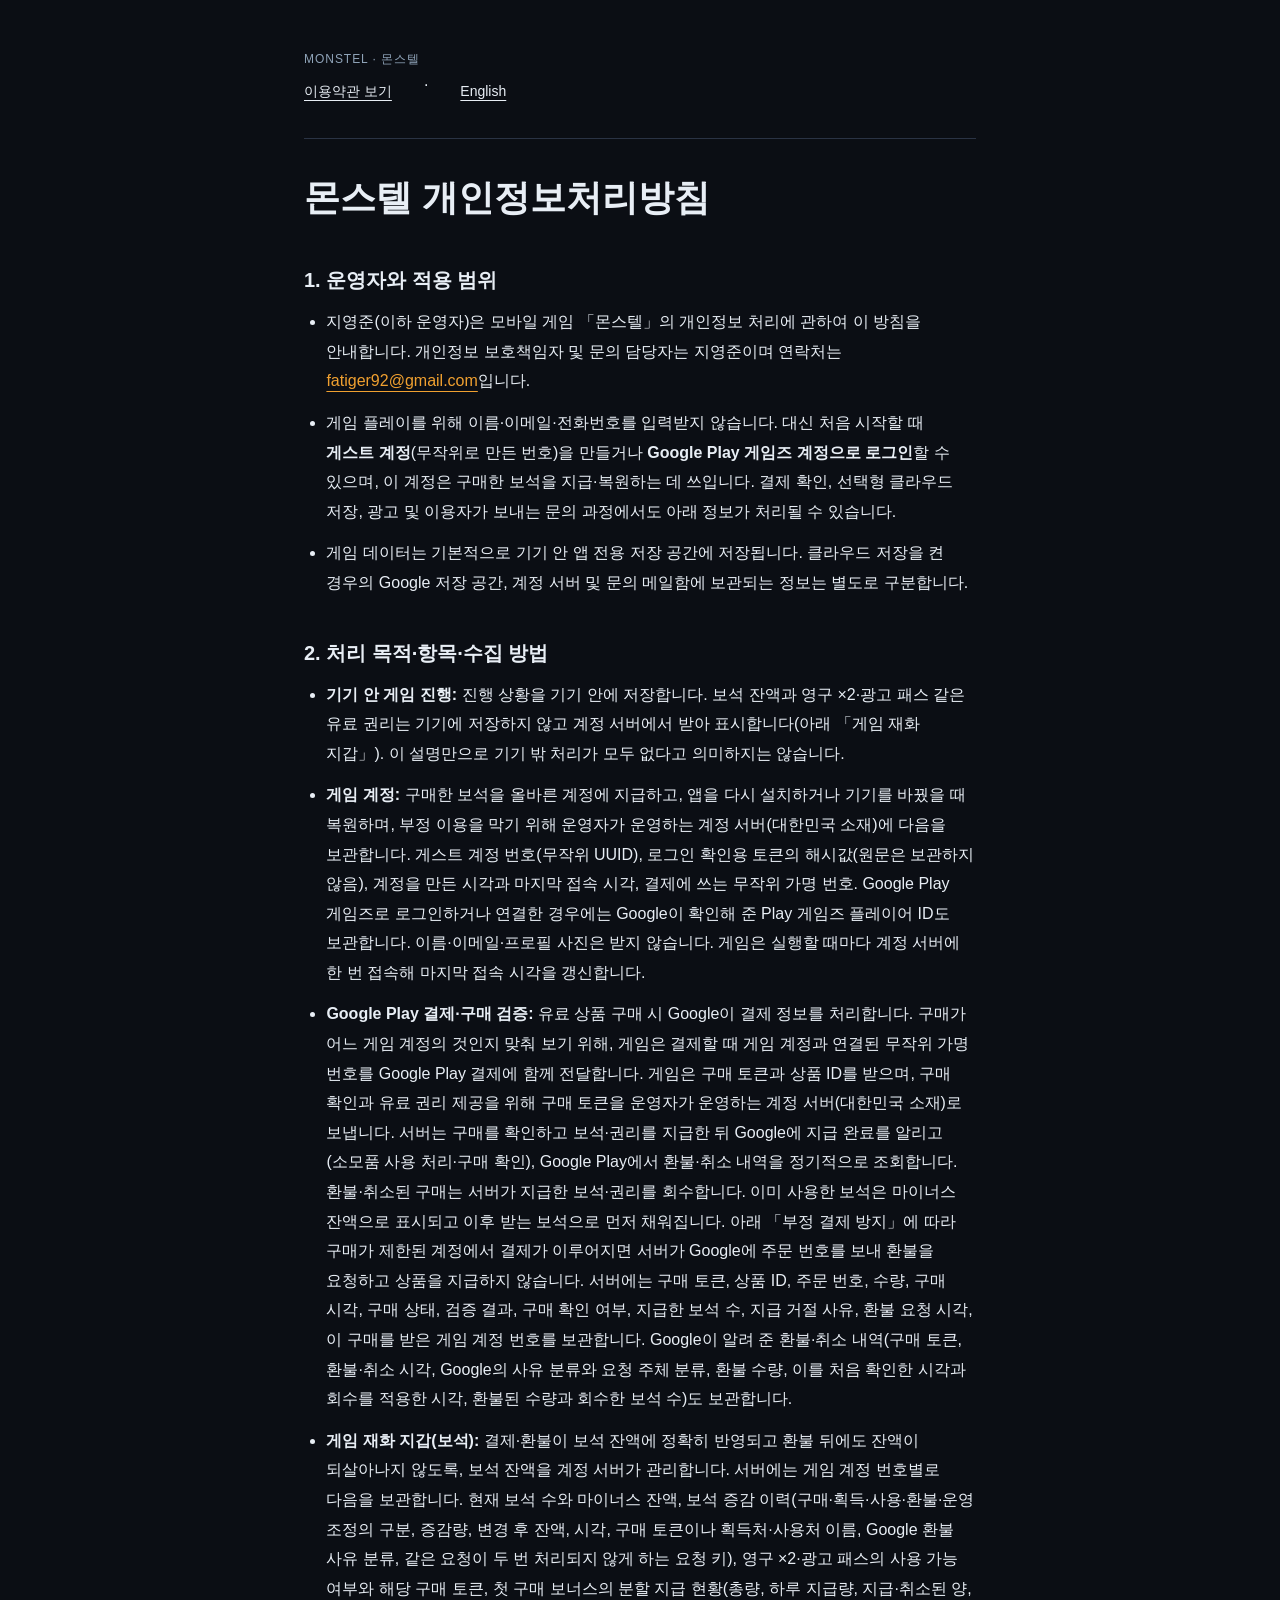
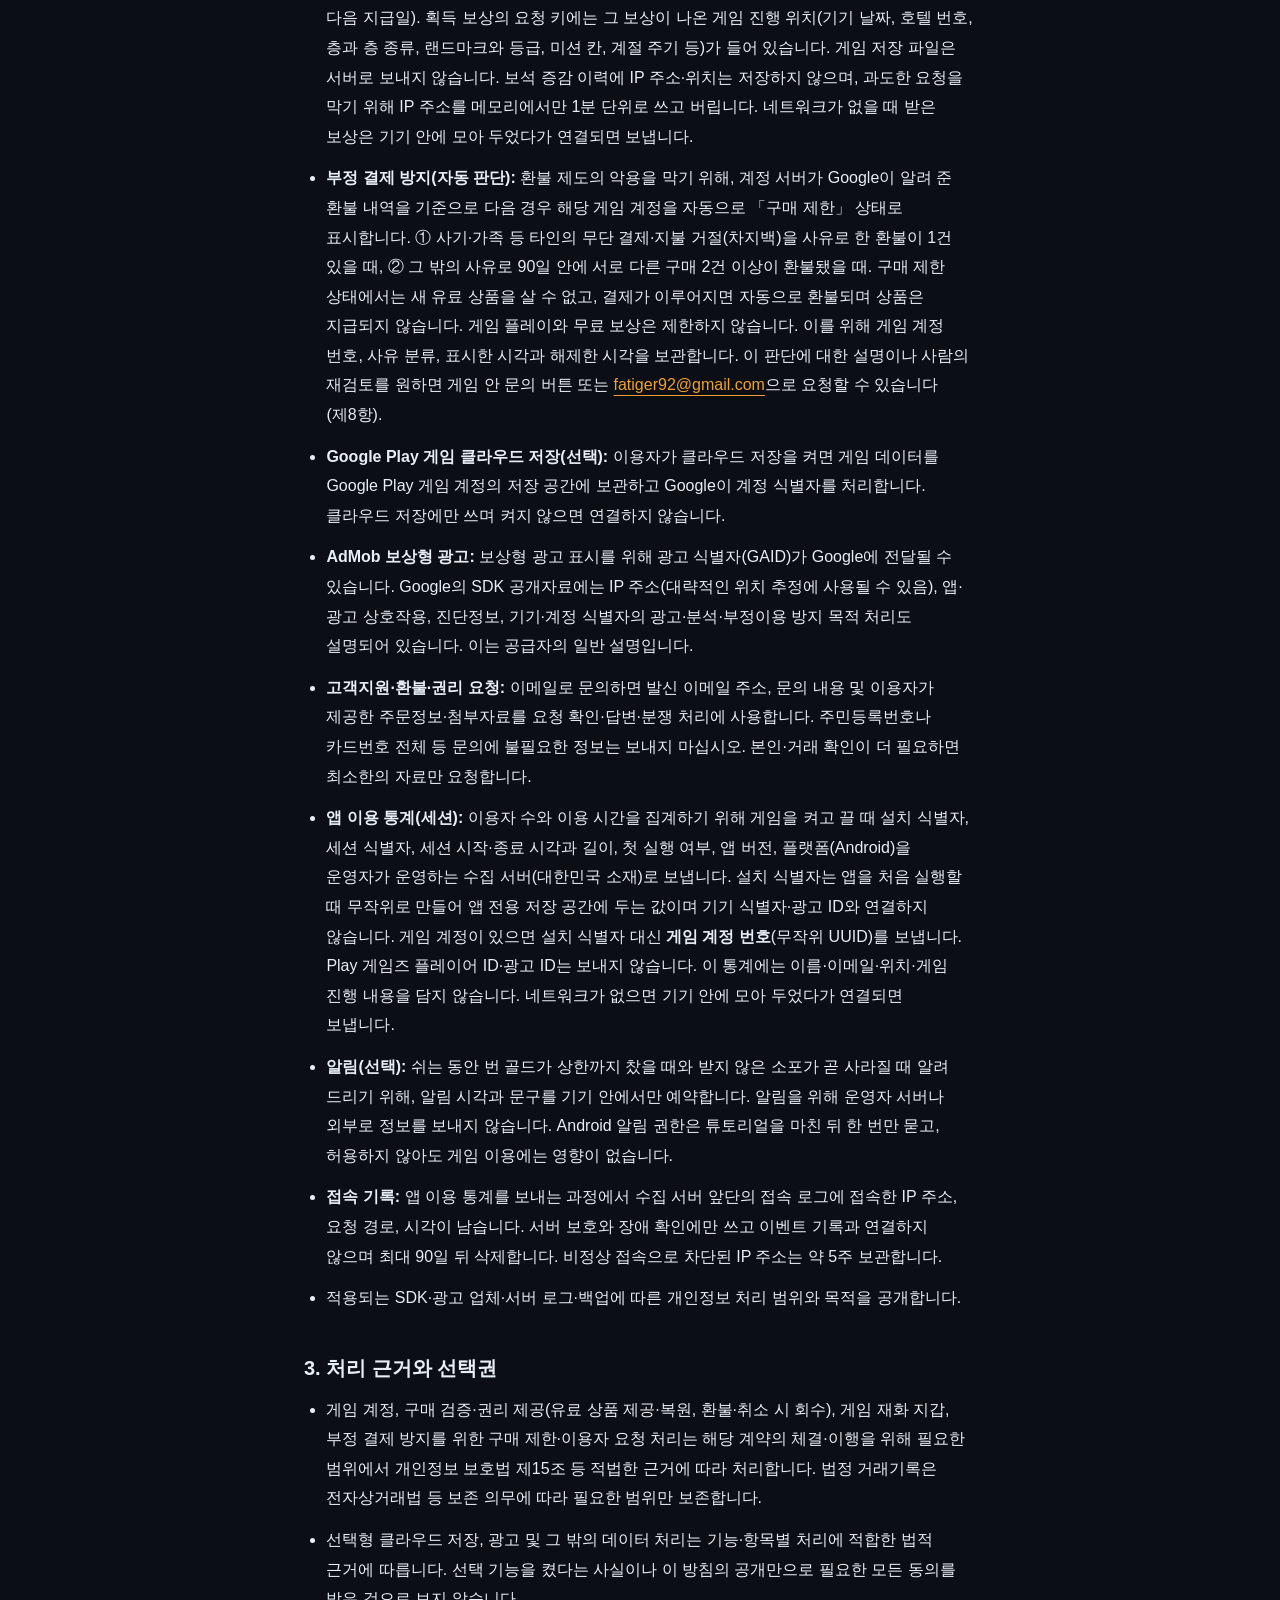
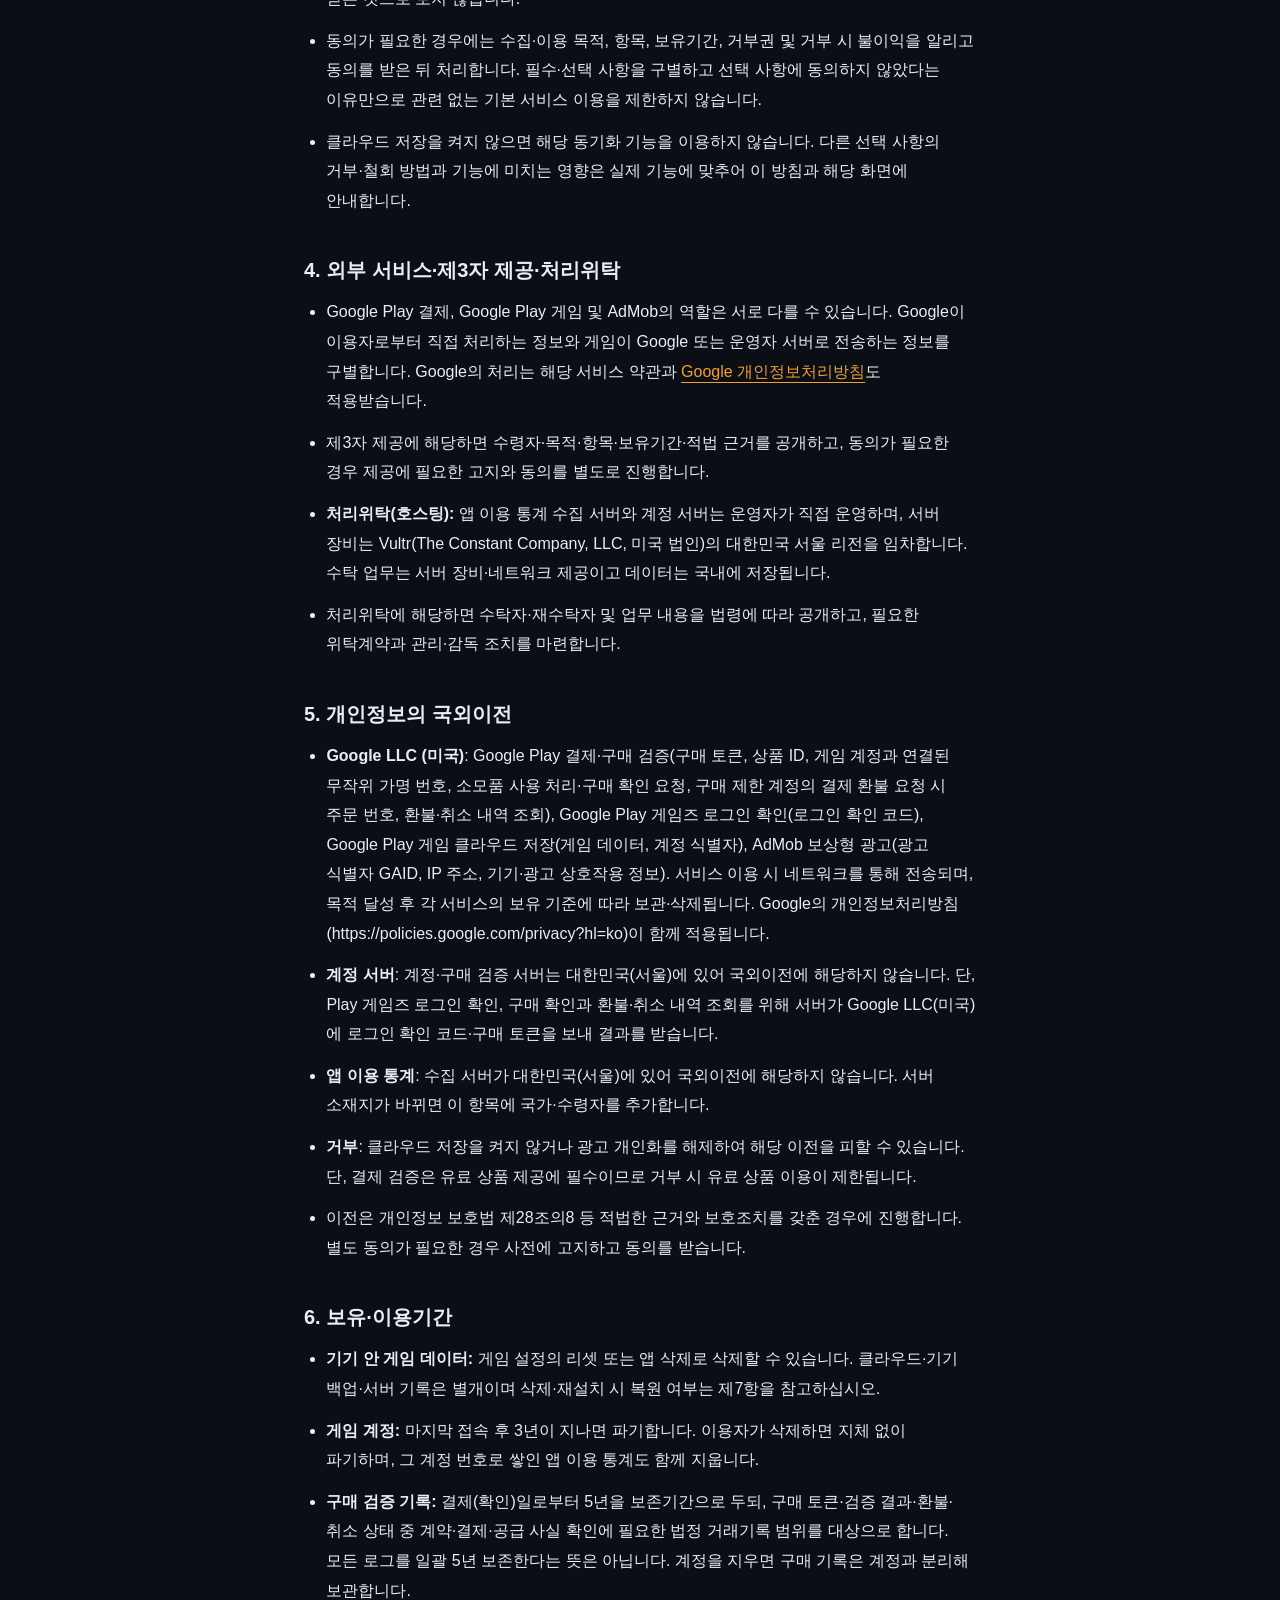
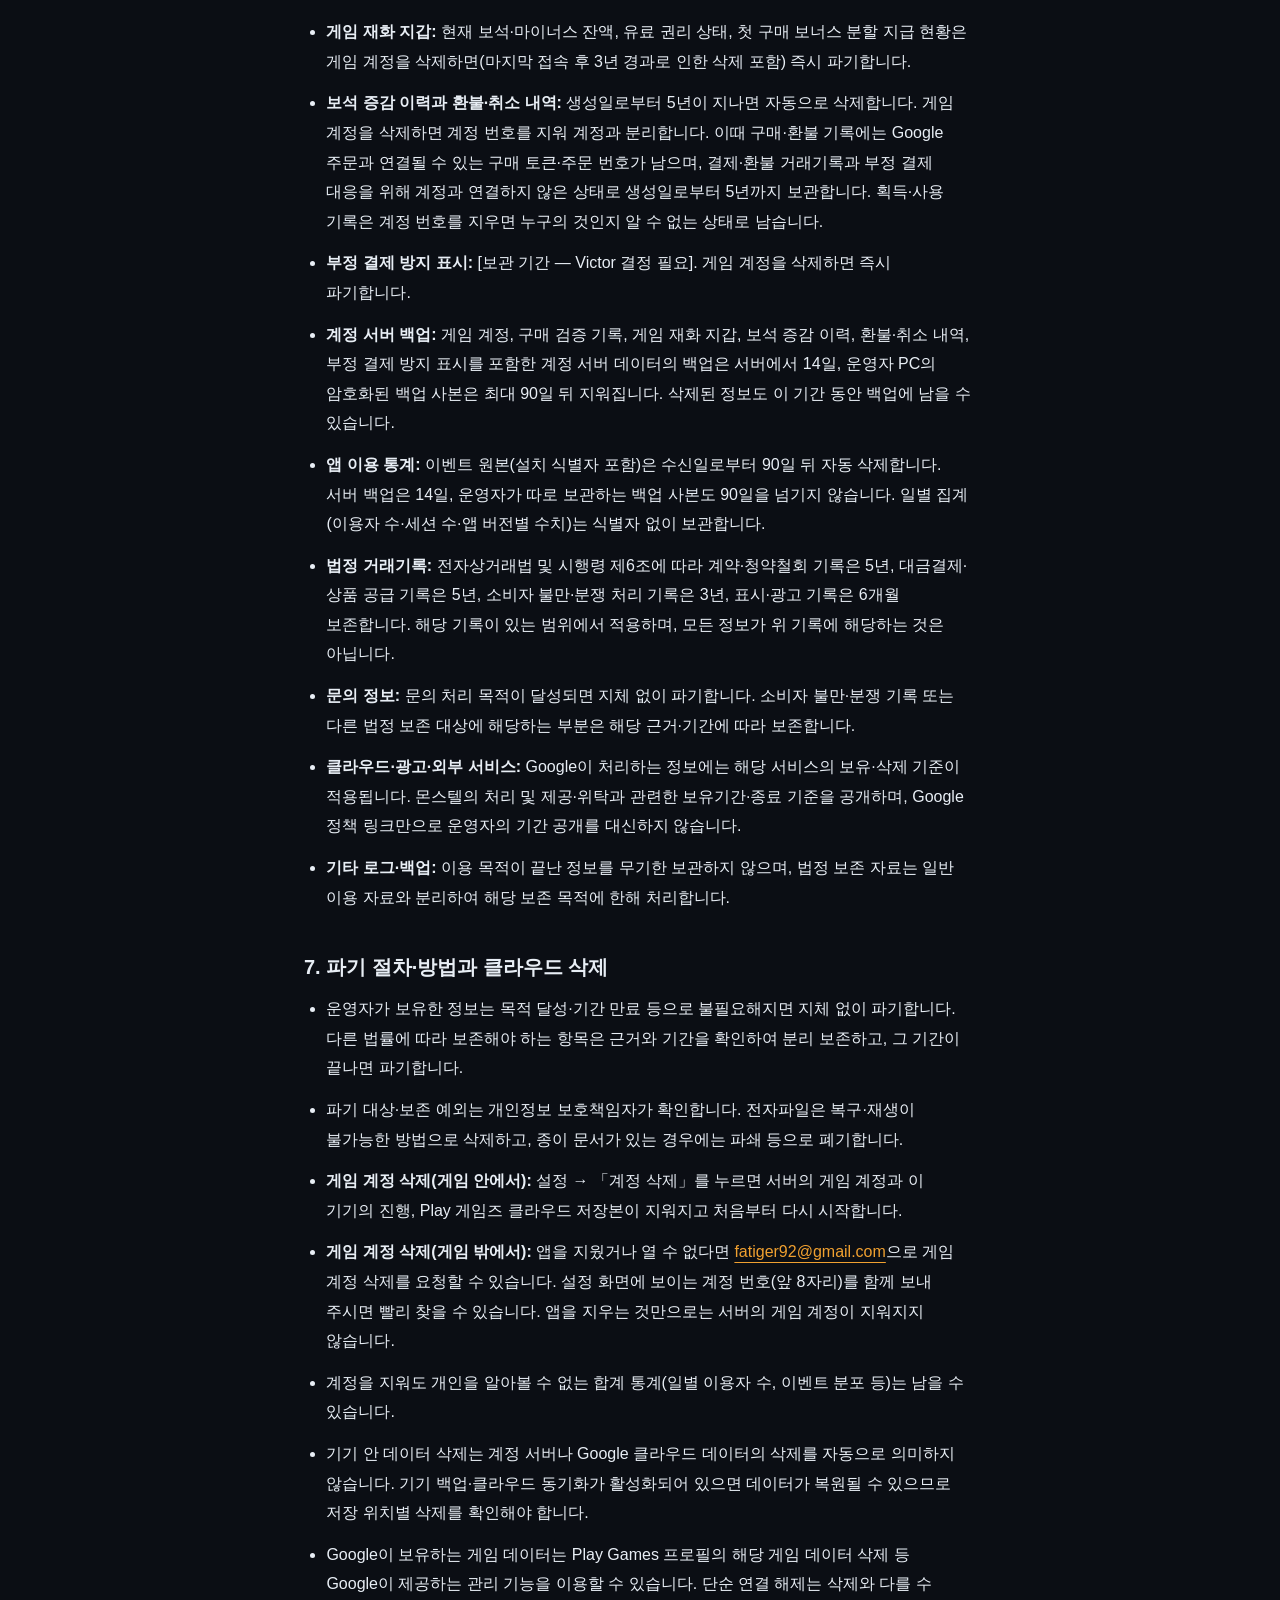
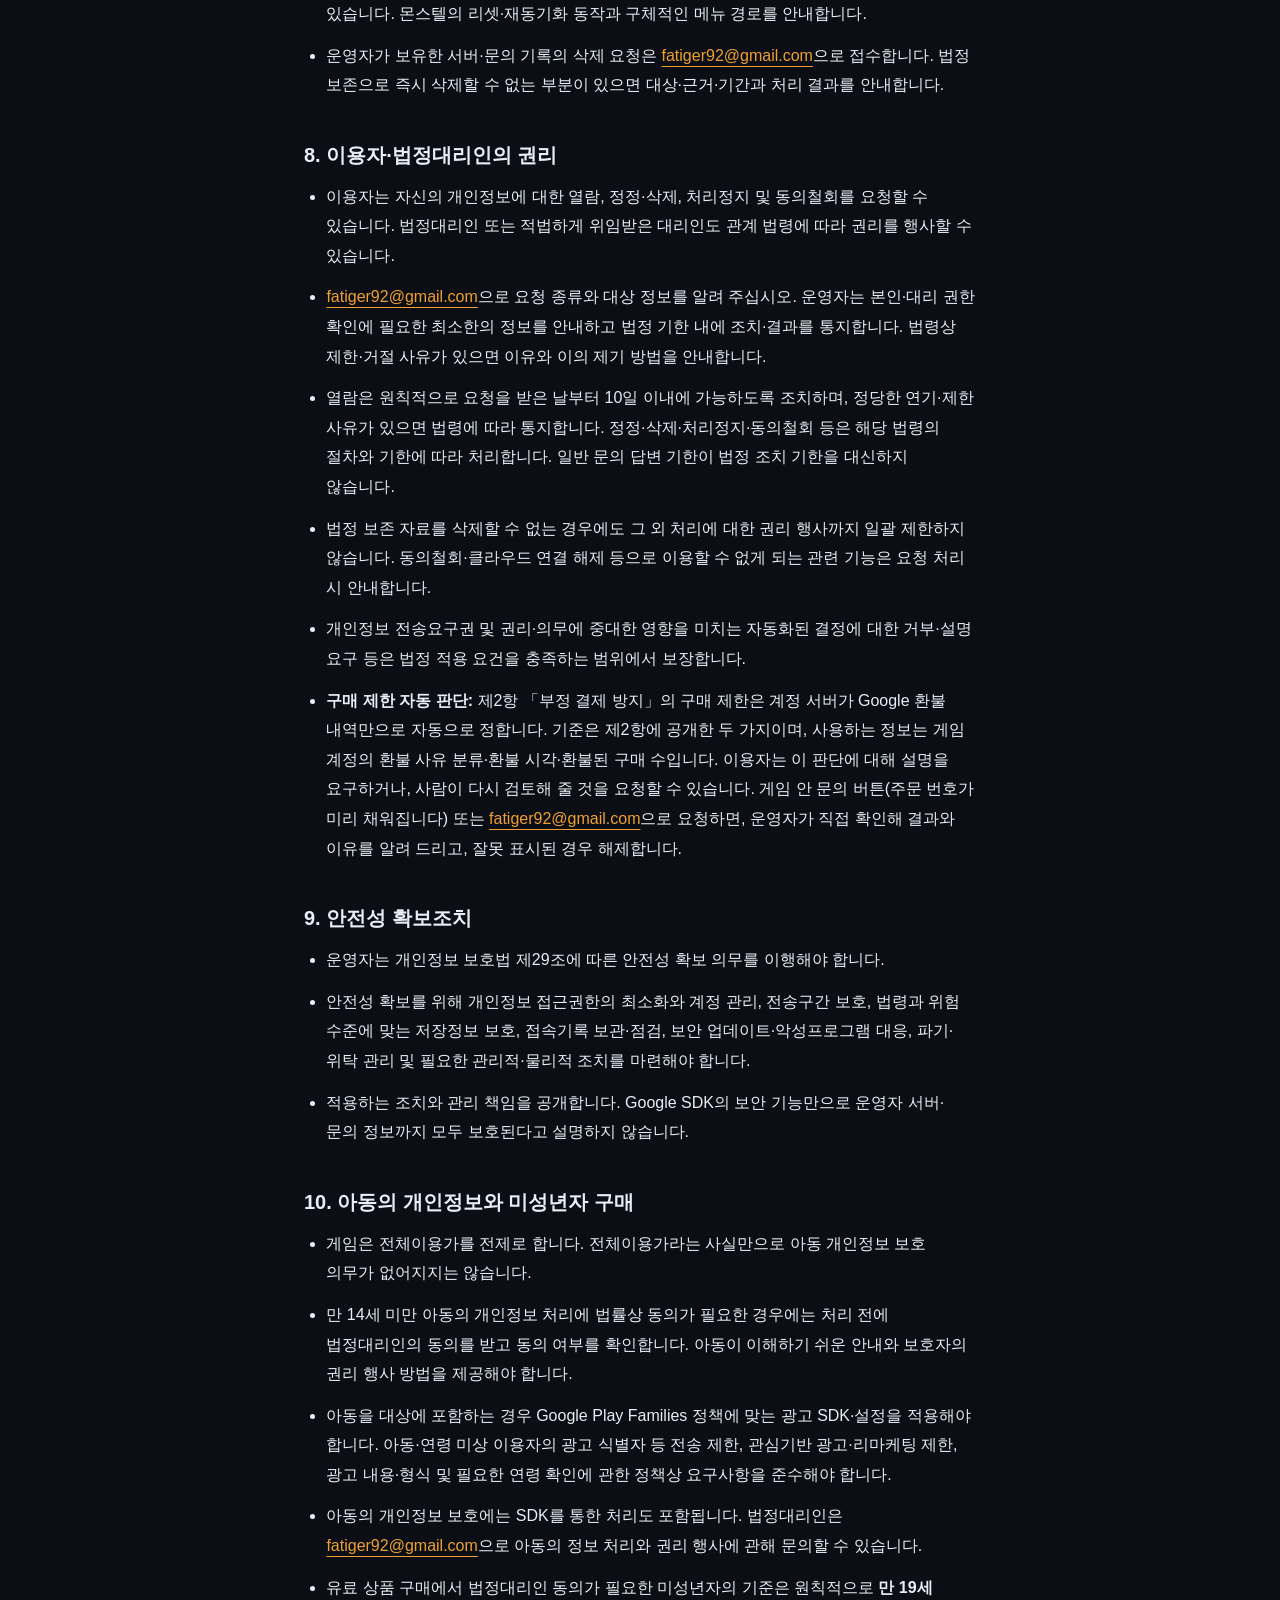
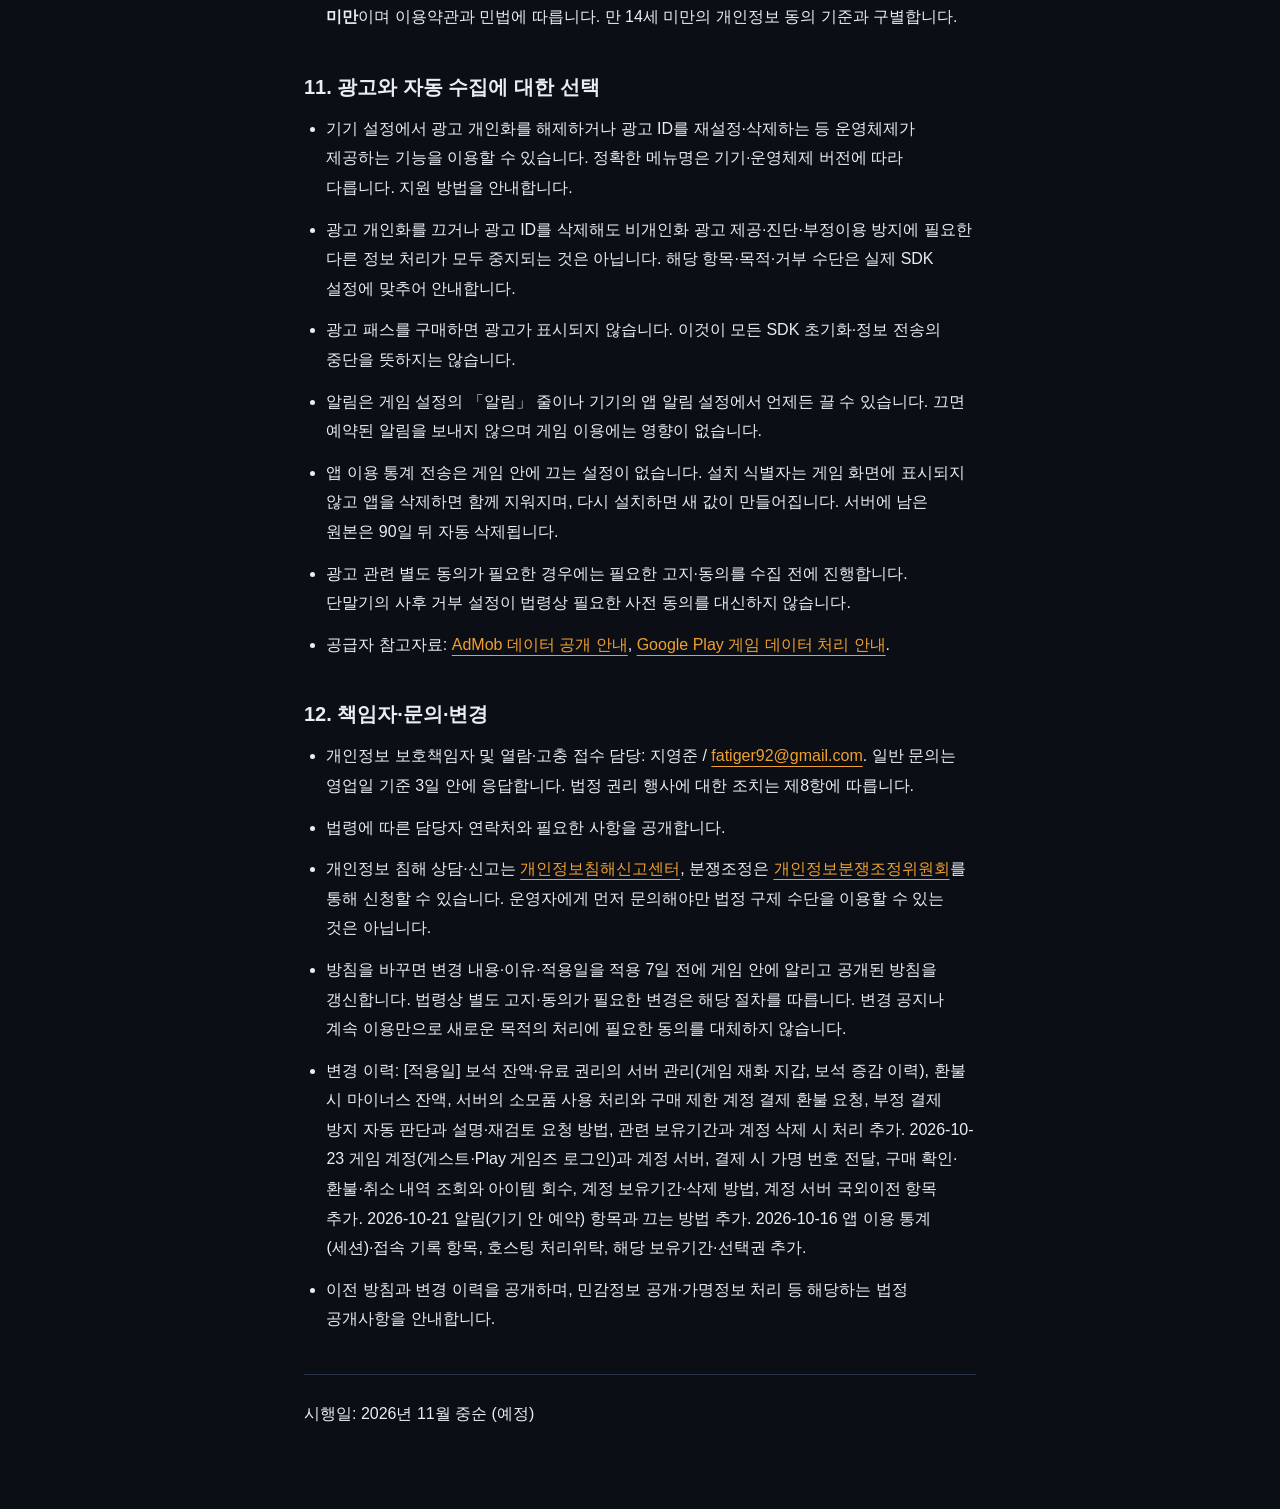
==== commit d3cea90e: "monstel privacy draft: server wallet ledger, refund debt, purchase restriction auto-decision (Korean" ====
--- a/monstel/privacy/index.html
+++ b/monstel/privacy/index.html
@@ -25,20 +25,22 @@
 </ul>
 <h2>2. 처리 목적·항목·수집 방법</h2>
 <ul>
-<li><strong>기기 안 게임 진행:</strong> 진행 상황·보석·결제 영수증 기록을 기기 안에 저장하여 게임 진행과 구매 내역을 관리합니다. 이 설명만으로 기기 밖 처리가 모두 없다고 의미하지는 않습니다.</li>
+<li><strong>기기 안 게임 진행:</strong> 진행 상황을 기기 안에 저장합니다. 보석 잔액과 영구 ×2·광고 패스 같은 유료 권리는 기기에 저장하지 않고 계정 서버에서 받아 표시합니다(아래 「게임 재화 지갑」). 이 설명만으로 기기 밖 처리가 모두 없다고 의미하지는 않습니다.</li>
 <li><strong>게임 계정:</strong> 구매한 보석을 올바른 계정에 지급하고, 앱을 다시 설치하거나 기기를 바꿨을 때 복원하며, 부정 이용을 막기 위해 운영자가 운영하는 계정 서버(대한민국 소재)에 다음을 보관합니다. 게스트 계정 번호(무작위 UUID), 로그인 확인용 토큰의 해시값(원문은 보관하지 않음), 계정을 만든 시각과 마지막 접속 시각, 결제에 쓰는 무작위 가명 번호. Google Play 게임즈로 로그인하거나 연결한 경우에는 Google이 확인해 준 Play 게임즈 플레이어 ID도 보관합니다. 이름·이메일·프로필 사진은 받지 않습니다. 게임은 실행할 때마다 계정 서버에 한 번 접속해 마지막 접속 시각을 갱신합니다.</li>
-<li><strong>Google Play 결제·구매 검증:</strong> 유료 상품 구매 시 Google이 결제 정보를 처리합니다. 구매가 어느 게임 계정의 것인지 맞춰 보기 위해, 게임은 결제할 때 게임 계정과 연결된 무작위 가명 번호를 Google Play 결제에 함께 전달합니다. 게임은 구매 토큰과 상품 ID를 받으며, 구매 확인과 유료 권리 제공을 위해 구매 토큰을 운영자가 운영하는 계정 서버(대한민국 소재)로 보냅니다. 서버는 구매를 확인한 뒤 Google에 지급 완료를 알리고(구매 확인), 하루 한 번 Google Play에서 환불·취소 내역을 조회합니다. 환불·취소된 구매는 게임이 지급한 아이템을 회수합니다. 서버에는 구매 토큰, 상품 ID, 주문 번호, 구매 시각, 구매 상태, 검증 결과, 구매 확인 여부, 환불·취소 시각·사유, 아이템 회수 확인 시각, 이 구매를 받은 게임 계정 번호를 보관합니다.</li>
+<li><strong>Google Play 결제·구매 검증:</strong> 유료 상품 구매 시 Google이 결제 정보를 처리합니다. 구매가 어느 게임 계정의 것인지 맞춰 보기 위해, 게임은 결제할 때 게임 계정과 연결된 무작위 가명 번호를 Google Play 결제에 함께 전달합니다. 게임은 구매 토큰과 상품 ID를 받으며, 구매 확인과 유료 권리 제공을 위해 구매 토큰을 운영자가 운영하는 계정 서버(대한민국 소재)로 보냅니다. 서버는 구매를 확인하고 보석·권리를 지급한 뒤 Google에 지급 완료를 알리고(소모품 사용 처리·구매 확인), Google Play에서 환불·취소 내역을 정기적으로 조회합니다. 환불·취소된 구매는 서버가 지급한 보석·권리를 회수합니다. 이미 사용한 보석은 마이너스 잔액으로 표시되고 이후 받는 보석으로 먼저 채워집니다. 아래 「부정 결제 방지」에 따라 구매가 제한된 계정에서 결제가 이루어지면 서버가 Google에 주문 번호를 보내 환불을 요청하고 상품을 지급하지 않습니다. 서버에는 구매 토큰, 상품 ID, 주문 번호, 수량, 구매 시각, 구매 상태, 검증 결과, 구매 확인 여부, 지급한 보석 수, 지급 거절 사유, 환불 요청 시각, 이 구매를 받은 게임 계정 번호를 보관합니다. Google이 알려 준 환불·취소 내역(구매 토큰, 환불·취소 시각, Google의 사유 분류와 요청 주체 분류, 환불 수량, 이를 처음 확인한 시각과 회수를 적용한 시각, 환불된 수량과 회수한 보석 수)도 보관합니다.</li>
+<li><strong>게임 재화 지갑(보석):</strong> 결제·환불이 보석 잔액에 정확히 반영되고 환불 뒤에도 잔액이 되살아나지 않도록, 보석 잔액을 계정 서버가 관리합니다. 서버에는 게임 계정 번호별로 다음을 보관합니다. 현재 보석 수와 마이너스 잔액, 보석 증감 이력(구매·획득·사용·환불·운영 조정의 구분, 증감량, 변경 후 잔액, 시각, 구매 토큰이나 획득처·사용처 이름, Google 환불 사유 분류, 같은 요청이 두 번 처리되지 않게 하는 요청 키), 영구 ×2·광고 패스의 사용 가능 여부와 해당 구매 토큰, 첫 구매 보너스의 분할 지급 현황(총량, 하루 지급량, 지급·취소된 양, 다음 지급일). 획득 보상의 요청 키에는 그 보상이 나온 게임 진행 위치(기기 날짜, 호텔 번호, 층과 층 종류, 랜드마크와 등급, 미션 칸, 계절 주기 등)가 들어 있습니다. 게임 저장 파일은 서버로 보내지 않습니다. 보석 증감 이력에 IP 주소·위치는 저장하지 않으며, 과도한 요청을 막기 위해 IP 주소를 메모리에서만 1분 단위로 쓰고 버립니다. 네트워크가 없을 때 받은 보상은 기기 안에 모아 두었다가 연결되면 보냅니다.</li>
+<li><strong>부정 결제 방지(자동 판단):</strong> 환불 제도의 악용을 막기 위해, 계정 서버가 Google이 알려 준 환불 내역을 기준으로 다음 경우 해당 게임 계정을 자동으로 「구매 제한」 상태로 표시합니다. ① 사기·가족 등 타인의 무단 결제·지불 거절(차지백)을 사유로 한 환불이 1건 있을 때, ② 그 밖의 사유로 90일 안에 서로 다른 구매 2건 이상이 환불됐을 때. 구매 제한 상태에서는 새 유료 상품을 살 수 없고, 결제가 이루어지면 자동으로 환불되며 상품은 지급되지 않습니다. 게임 플레이와 무료 보상은 제한하지 않습니다. 이를 위해 게임 계정 번호, 사유 분류, 표시한 시각과 해제한 시각을 보관합니다. 이 판단에 대한 설명이나 사람의 재검토를 원하면 게임 안 문의 버튼 또는 <a href="mailto:fatiger92@gmail.com">fatiger92@gmail.com</a>으로 요청할 수 있습니다(제8항).</li>
 <li><strong>Google Play 게임 클라우드 저장(선택):</strong> 이용자가 클라우드 저장을 켜면 게임 데이터를 Google Play 게임 계정의 저장 공간에 보관하고 Google이 계정 식별자를 처리합니다. 클라우드 저장에만 쓰며 켜지 않으면 연결하지 않습니다.</li>
 <li><strong>AdMob 보상형 광고:</strong> 보상형 광고 표시를 위해 광고 식별자(GAID)가 Google에 전달될 수 있습니다. Google의 SDK 공개자료에는 IP 주소(대략적인 위치 추정에 사용될 수 있음), 앱·광고 상호작용, 진단정보, 기기·계정 식별자의 광고·분석·부정이용 방지 목적 처리도 설명되어 있습니다. 이는 공급자의 일반 설명입니다.</li>
 <li><strong>고객지원·환불·권리 요청:</strong> 이메일로 문의하면 발신 이메일 주소, 문의 내용 및 이용자가 제공한 주문정보·첨부자료를 요청 확인·답변·분쟁 처리에 사용합니다. 주민등록번호나 카드번호 전체 등 문의에 불필요한 정보는 보내지 마십시오. 본인·거래 확인이 더 필요하면 최소한의 자료만 요청합니다.</li>
-<li><strong>앱 이용 통계(세션):</strong> 이용자 수와 이용 시간을 집계하기 위해 게임을 켜고 끌 때 설치 식별자, 세션 식별자, 세션 시작·종료 시각과 길이, 첫 실행 여부, 앱 버전, 플랫폼(Android)을 운영자가 운영하는 수집 서버(대한민국 소재)로 보냅니다. 설치 식별자는 앱을 처음 실행할 때 무작위로 만들어 앱 전용 저장 공간에 두는 값이며 기기 식별자·광고 ID와 연결하지 않습니다. 게임 계정이 있으면 설치 식별자 대신 <strong>게임 계정 번호</strong>(무작위 UUID)를 보냅니다. Play 게임즈 플레이어 ID·광고 ID는 보내지 않습니다. 이름·이메일·위치·게임 진행 내용은 보내지 않습니다. 네트워크가 없으면 기기 안에 모아 두었다가 연결되면 보냅니다.</li>
+<li><strong>앱 이용 통계(세션):</strong> 이용자 수와 이용 시간을 집계하기 위해 게임을 켜고 끌 때 설치 식별자, 세션 식별자, 세션 시작·종료 시각과 길이, 첫 실행 여부, 앱 버전, 플랫폼(Android)을 운영자가 운영하는 수집 서버(대한민국 소재)로 보냅니다. 설치 식별자는 앱을 처음 실행할 때 무작위로 만들어 앱 전용 저장 공간에 두는 값이며 기기 식별자·광고 ID와 연결하지 않습니다. 게임 계정이 있으면 설치 식별자 대신 <strong>게임 계정 번호</strong>(무작위 UUID)를 보냅니다. Play 게임즈 플레이어 ID·광고 ID는 보내지 않습니다. 이 통계에는 이름·이메일·위치·게임 진행 내용을 담지 않습니다. 네트워크가 없으면 기기 안에 모아 두었다가 연결되면 보냅니다.</li>
 <li><strong>알림(선택):</strong> 쉬는 동안 번 골드가 상한까지 찼을 때와 받지 않은 소포가 곧 사라질 때 알려 드리기 위해, 알림 시각과 문구를 기기 안에서만 예약합니다. 알림을 위해 운영자 서버나 외부로 정보를 보내지 않습니다. Android 알림 권한은 튜토리얼을 마친 뒤 한 번만 묻고, 허용하지 않아도 게임 이용에는 영향이 없습니다.</li>
 <li><strong>접속 기록:</strong> 앱 이용 통계를 보내는 과정에서 수집 서버 앞단의 접속 로그에 접속한 IP 주소, 요청 경로, 시각이 남습니다. 서버 보호와 장애 확인에만 쓰고 이벤트 기록과 연결하지 않으며 최대 90일 뒤 삭제합니다. 비정상 접속으로 차단된 IP 주소는 약 5주 보관합니다.</li>
 <li>적용되는 SDK·광고 업체·서버 로그·백업에 따른 개인정보 처리 범위와 목적을 공개합니다.</li>
 </ul>
 <h2>3. 처리 근거와 선택권</h2>
 <ul>
-<li>게임 계정, 구매 검증·권리 제공(유료 상품 제공·복원, 환불·취소 시 회수)·이용자 요청 처리는 해당 계약의 체결·이행을 위해 필요한 범위에서 개인정보 보호법 제15조 등 적법한 근거에 따라 처리합니다. 법정 거래기록은 전자상거래법 등 보존 의무에 따라 필요한 범위만 보존합니다.</li>
+<li>게임 계정, 구매 검증·권리 제공(유료 상품 제공·복원, 환불·취소 시 회수), 게임 재화 지갑, 부정 결제 방지를 위한 구매 제한·이용자 요청 처리는 해당 계약의 체결·이행을 위해 필요한 범위에서 개인정보 보호법 제15조 등 적법한 근거에 따라 처리합니다. 법정 거래기록은 전자상거래법 등 보존 의무에 따라 필요한 범위만 보존합니다.</li>
 <li>선택형 클라우드 저장, 광고 및 그 밖의 데이터 처리는 기능·항목별 처리에 적합한 법적 근거에 따릅니다. 선택 기능을 켰다는 사실이나 이 방침의 공개만으로 필요한 모든 동의를 받은 것으로 보지 않습니다.</li>
 <li>동의가 필요한 경우에는 수집·이용 목적, 항목, 보유기간, 거부권 및 거부 시 불이익을 알리고 동의를 받은 뒤 처리합니다. 필수·선택 사항을 구별하고 선택 사항에 동의하지 않았다는 이유만으로 관련 없는 기본 서비스 이용을 제한하지 않습니다.</li>
 <li>클라우드 저장을 켜지 않으면 해당 동기화 기능을 이용하지 않습니다. 다른 선택 사항의 거부·철회 방법과 기능에 미치는 영향은 실제 기능에 맞추어 이 방침과 해당 화면에 안내합니다.</li>
@@ -52,7 +54,7 @@
 </ul>
 <h2>5. 개인정보의 국외이전</h2>
 <ul>
-<li><strong>Google LLC (미국)</strong>: Google Play 결제·구매 검증(구매 토큰, 상품 ID, 게임 계정과 연결된 무작위 가명 번호, 구매 확인 요청, 환불·취소 내역 조회), Google Play 게임즈 로그인 확인(로그인 확인 코드), Google Play 게임 클라우드 저장(게임 데이터, 계정 식별자), AdMob 보상형 광고(광고 식별자 GAID, IP 주소, 기기·광고 상호작용 정보). 서비스 이용 시 네트워크를 통해 전송되며, 목적 달성 후 각 서비스의 보유 기준에 따라 보관·삭제됩니다. Google의 개인정보처리방침(https://policies.google.com/privacy?hl=ko)이 함께 적용됩니다.</li>
+<li><strong>Google LLC (미국)</strong>: Google Play 결제·구매 검증(구매 토큰, 상품 ID, 게임 계정과 연결된 무작위 가명 번호, 소모품 사용 처리·구매 확인 요청, 구매 제한 계정의 결제 환불 요청 시 주문 번호, 환불·취소 내역 조회), Google Play 게임즈 로그인 확인(로그인 확인 코드), Google Play 게임 클라우드 저장(게임 데이터, 계정 식별자), AdMob 보상형 광고(광고 식별자 GAID, IP 주소, 기기·광고 상호작용 정보). 서비스 이용 시 네트워크를 통해 전송되며, 목적 달성 후 각 서비스의 보유 기준에 따라 보관·삭제됩니다. Google의 개인정보처리방침(https://policies.google.com/privacy?hl=ko)이 함께 적용됩니다.</li>
 <li><strong>계정 서버</strong>: 계정·구매 검증 서버는 대한민국(서울)에 있어 국외이전에 해당하지 않습니다. 단, Play 게임즈 로그인 확인, 구매 확인과 환불·취소 내역 조회를 위해 서버가 Google LLC(미국)에 로그인 확인 코드·구매 토큰을 보내 결과를 받습니다.</li>
 <li><strong>앱 이용 통계</strong>: 수집 서버가 대한민국(서울)에 있어 국외이전에 해당하지 않습니다. 서버 소재지가 바뀌면 이 항목에 국가·수령자를 추가합니다.</li>
 <li><strong>거부</strong>: 클라우드 저장을 켜지 않거나 광고 개인화를 해제하여 해당 이전을 피할 수 있습니다. 단, 결제 검증은 유료 상품 제공에 필수이므로 거부 시 유료 상품 이용이 제한됩니다.</li>
@@ -63,7 +65,10 @@
 <li><strong>기기 안 게임 데이터:</strong> 게임 설정의 리셋 또는 앱 삭제로 삭제할 수 있습니다. 클라우드·기기 백업·서버 기록은 별개이며 삭제·재설치 시 복원 여부는 제7항을 참고하십시오.</li>
 <li><strong>게임 계정:</strong> 마지막 접속 후 3년이 지나면 파기합니다. 이용자가 삭제하면 지체 없이 파기하며, 그 계정 번호로 쌓인 앱 이용 통계도 함께 지웁니다.</li>
 <li><strong>구매 검증 기록:</strong> 결제(확인)일로부터 5년을 보존기간으로 두되, 구매 토큰·검증 결과·환불·취소 상태 중 계약·결제·공급 사실 확인에 필요한 법정 거래기록 범위를 대상으로 합니다. 모든 로그를 일괄 5년 보존한다는 뜻은 아닙니다. 계정을 지우면 구매 기록은 계정과 분리해 보관합니다.</li>
-<li><strong>계정 서버 백업:</strong> 서버 백업은 14일, 운영자 PC의 백업 사본은 최대 90일 뒤 지워집니다. 삭제된 정보도 이 기간 동안 백업에 남을 수 있습니다.</li>
+<li><strong>게임 재화 지갑:</strong> 현재 보석·마이너스 잔액, 유료 권리 상태, 첫 구매 보너스 분할 지급 현황은 게임 계정을 삭제하면(마지막 접속 후 3년 경과로 인한 삭제 포함) 즉시 파기합니다.</li>
+<li><strong>보석 증감 이력과 환불·취소 내역:</strong> 생성일로부터 5년이 지나면 자동으로 삭제합니다. 게임 계정을 삭제하면 계정 번호를 지워 계정과 분리합니다. 이때 구매·환불 기록에는 Google 주문과 연결될 수 있는 구매 토큰·주문 번호가 남으며, 결제·환불 거래기록과 부정 결제 대응을 위해 계정과 연결하지 않은 상태로 생성일로부터 5년까지 보관합니다. 획득·사용 기록은 계정 번호를 지우면 누구의 것인지 알 수 없는 상태로 남습니다.</li>
+<li><strong>부정 결제 방지 표시:</strong> [보관 기간 — Victor 결정 필요]. 게임 계정을 삭제하면 즉시 파기합니다.</li>
+<li><strong>계정 서버 백업:</strong> 게임 계정, 구매 검증 기록, 게임 재화 지갑, 보석 증감 이력, 환불·취소 내역, 부정 결제 방지 표시를 포함한 계정 서버 데이터의 백업은 서버에서 14일, 운영자 PC의 암호화된 백업 사본은 최대 90일 뒤 지워집니다. 삭제된 정보도 이 기간 동안 백업에 남을 수 있습니다.</li>
 <li><strong>앱 이용 통계:</strong> 이벤트 원본(설치 식별자 포함)은 수신일로부터 90일 뒤 자동 삭제합니다. 서버 백업은 14일, 운영자가 따로 보관하는 백업 사본도 90일을 넘기지 않습니다. 일별 집계(이용자 수·세션 수·앱 버전별 수치)는 식별자 없이 보관합니다.</li>
 <li><strong>법정 거래기록:</strong> 전자상거래법 및 시행령 제6조에 따라 계약·청약철회 기록은 5년, 대금결제·상품 공급 기록은 5년, 소비자 불만·분쟁 처리 기록은 3년, 표시·광고 기록은 6개월 보존합니다. 해당 기록이 있는 범위에서 적용하며, 모든 정보가 위 기록에 해당하는 것은 아닙니다.</li>
 <li><strong>문의 정보:</strong> 문의 처리 목적이 달성되면 지체 없이 파기합니다. 소비자 불만·분쟁 기록 또는 다른 법정 보존 대상에 해당하는 부분은 해당 근거·기간에 따라 보존합니다.</li>
@@ -88,6 +93,7 @@
 <li>열람은 원칙적으로 요청을 받은 날부터 10일 이내에 가능하도록 조치하며, 정당한 연기·제한 사유가 있으면 법령에 따라 통지합니다. 정정·삭제·처리정지·동의철회 등은 해당 법령의 절차와 기한에 따라 처리합니다. 일반 문의 답변 기한이 법정 조치 기한을 대신하지 않습니다.</li>
 <li>법정 보존 자료를 삭제할 수 없는 경우에도 그 외 처리에 대한 권리 행사까지 일괄 제한하지 않습니다. 동의철회·클라우드 연결 해제 등으로 이용할 수 없게 되는 관련 기능은 요청 처리 시 안내합니다.</li>
 <li>개인정보 전송요구권 및 권리·의무에 중대한 영향을 미치는 자동화된 결정에 대한 거부·설명 요구 등은 법정 적용 요건을 충족하는 범위에서 보장합니다.</li>
+<li><strong>구매 제한 자동 판단:</strong> 제2항 「부정 결제 방지」의 구매 제한은 계정 서버가 Google 환불 내역만으로 자동으로 정합니다. 기준은 제2항에 공개한 두 가지이며, 사용하는 정보는 게임 계정의 환불 사유 분류·환불 시각·환불된 구매 수입니다. 이용자는 이 판단에 대해 설명을 요구하거나, 사람이 다시 검토해 줄 것을 요청할 수 있습니다. 게임 안 문의 버튼(주문 번호가 미리 채워집니다) 또는 <a href="mailto:fatiger92@gmail.com">fatiger92@gmail.com</a>으로 요청하면, 운영자가 직접 확인해 결과와 이유를 알려 드리고, 잘못 표시된 경우 해제합니다.</li>
 </ul>
 <h2>9. 안전성 확보조치</h2>
 <ul>
@@ -119,7 +125,7 @@
 <li>법령에 따른 담당자 연락처와 필요한 사항을 공개합니다.</li>
 <li>개인정보 침해 상담·신고는 <a href="https://privacy.kisa.or.kr/">개인정보침해신고센터</a>, 분쟁조정은 <a href="https://www.kopico.go.kr/">개인정보분쟁조정위원회</a>를 통해 신청할 수 있습니다. 운영자에게 먼저 문의해야만 법정 구제 수단을 이용할 수 있는 것은 아닙니다.</li>
 <li>방침을 바꾸면 변경 내용·이유·적용일을 적용 7일 전에 게임 안에 알리고 공개된 방침을 갱신합니다. 법령상 별도 고지·동의가 필요한 변경은 해당 절차를 따릅니다. 변경 공지나 계속 이용만으로 새로운 목적의 처리에 필요한 동의를 대체하지 않습니다.</li>
-<li>변경 이력: 2026-10-23 게임 계정(게스트·Play 게임즈 로그인)과 계정 서버, 결제 시 가명 번호 전달, 구매 확인·환불·취소 내역 조회와 아이템 회수, 계정 보유기간·삭제 방법, 계정 서버 국외이전 항목 추가. 2026-10-21 알림(기기 안 예약) 항목과 끄는 방법 추가. 2026-10-16 앱 이용 통계(세션)·접속 기록 항목, 호스팅 처리위탁, 해당 보유기간·선택권 추가.</li>
+<li>변경 이력: [적용일] 보석 잔액·유료 권리의 서버 관리(게임 재화 지갑, 보석 증감 이력), 환불 시 마이너스 잔액, 서버의 소모품 사용 처리와 구매 제한 계정 결제 환불 요청, 부정 결제 방지 자동 판단과 설명·재검토 요청 방법, 관련 보유기간과 계정 삭제 시 처리 추가. 2026-10-23 게임 계정(게스트·Play 게임즈 로그인)과 계정 서버, 결제 시 가명 번호 전달, 구매 확인·환불·취소 내역 조회와 아이템 회수, 계정 보유기간·삭제 방법, 계정 서버 국외이전 항목 추가. 2026-10-21 알림(기기 안 예약) 항목과 끄는 방법 추가. 2026-10-16 앱 이용 통계(세션)·접속 기록 항목, 호스팅 처리위탁, 해당 보유기간·선택권 추가.</li>
 <li>이전 방침과 변경 이력을 공개하며, 민감정보 공개·가명정보 처리 등 해당하는 법정 공개사항을 안내합니다.</li>
 </ul>
 <p>시행일: 2026년 11월 중순 (예정)</p>
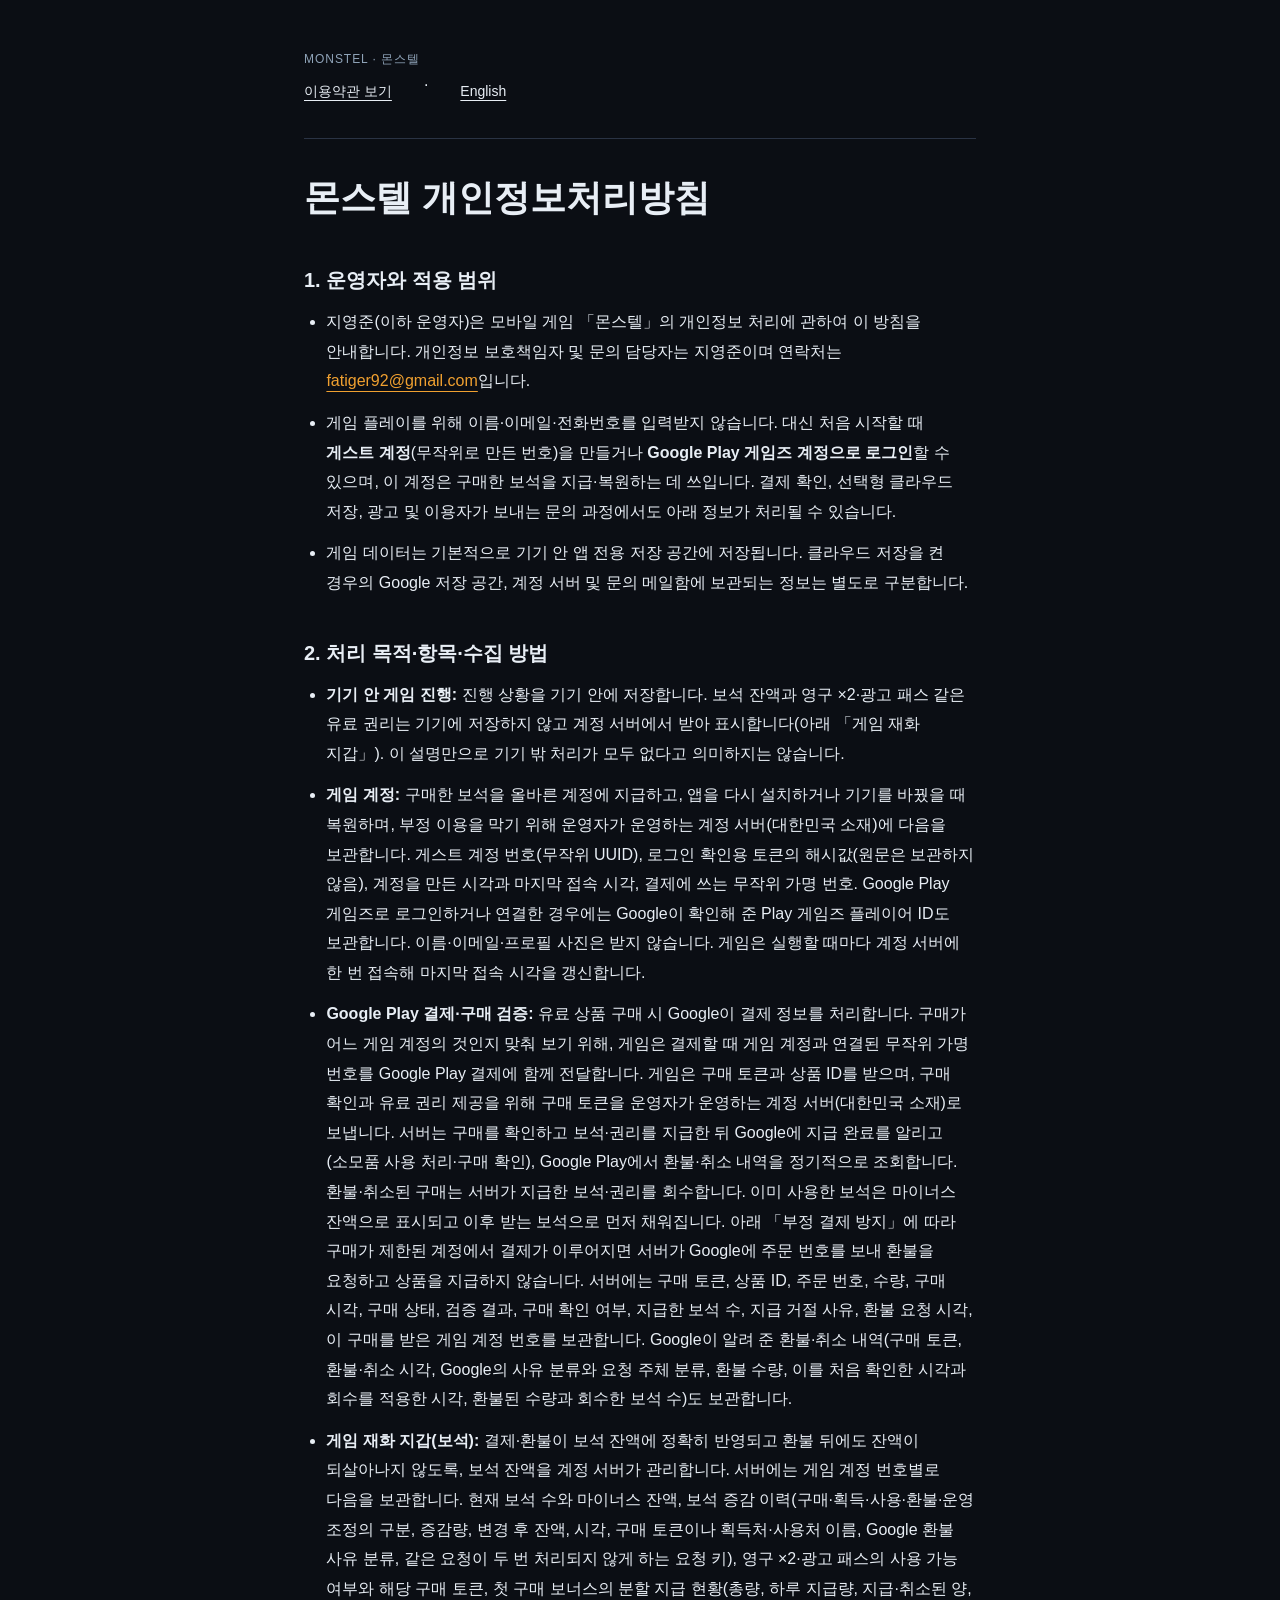
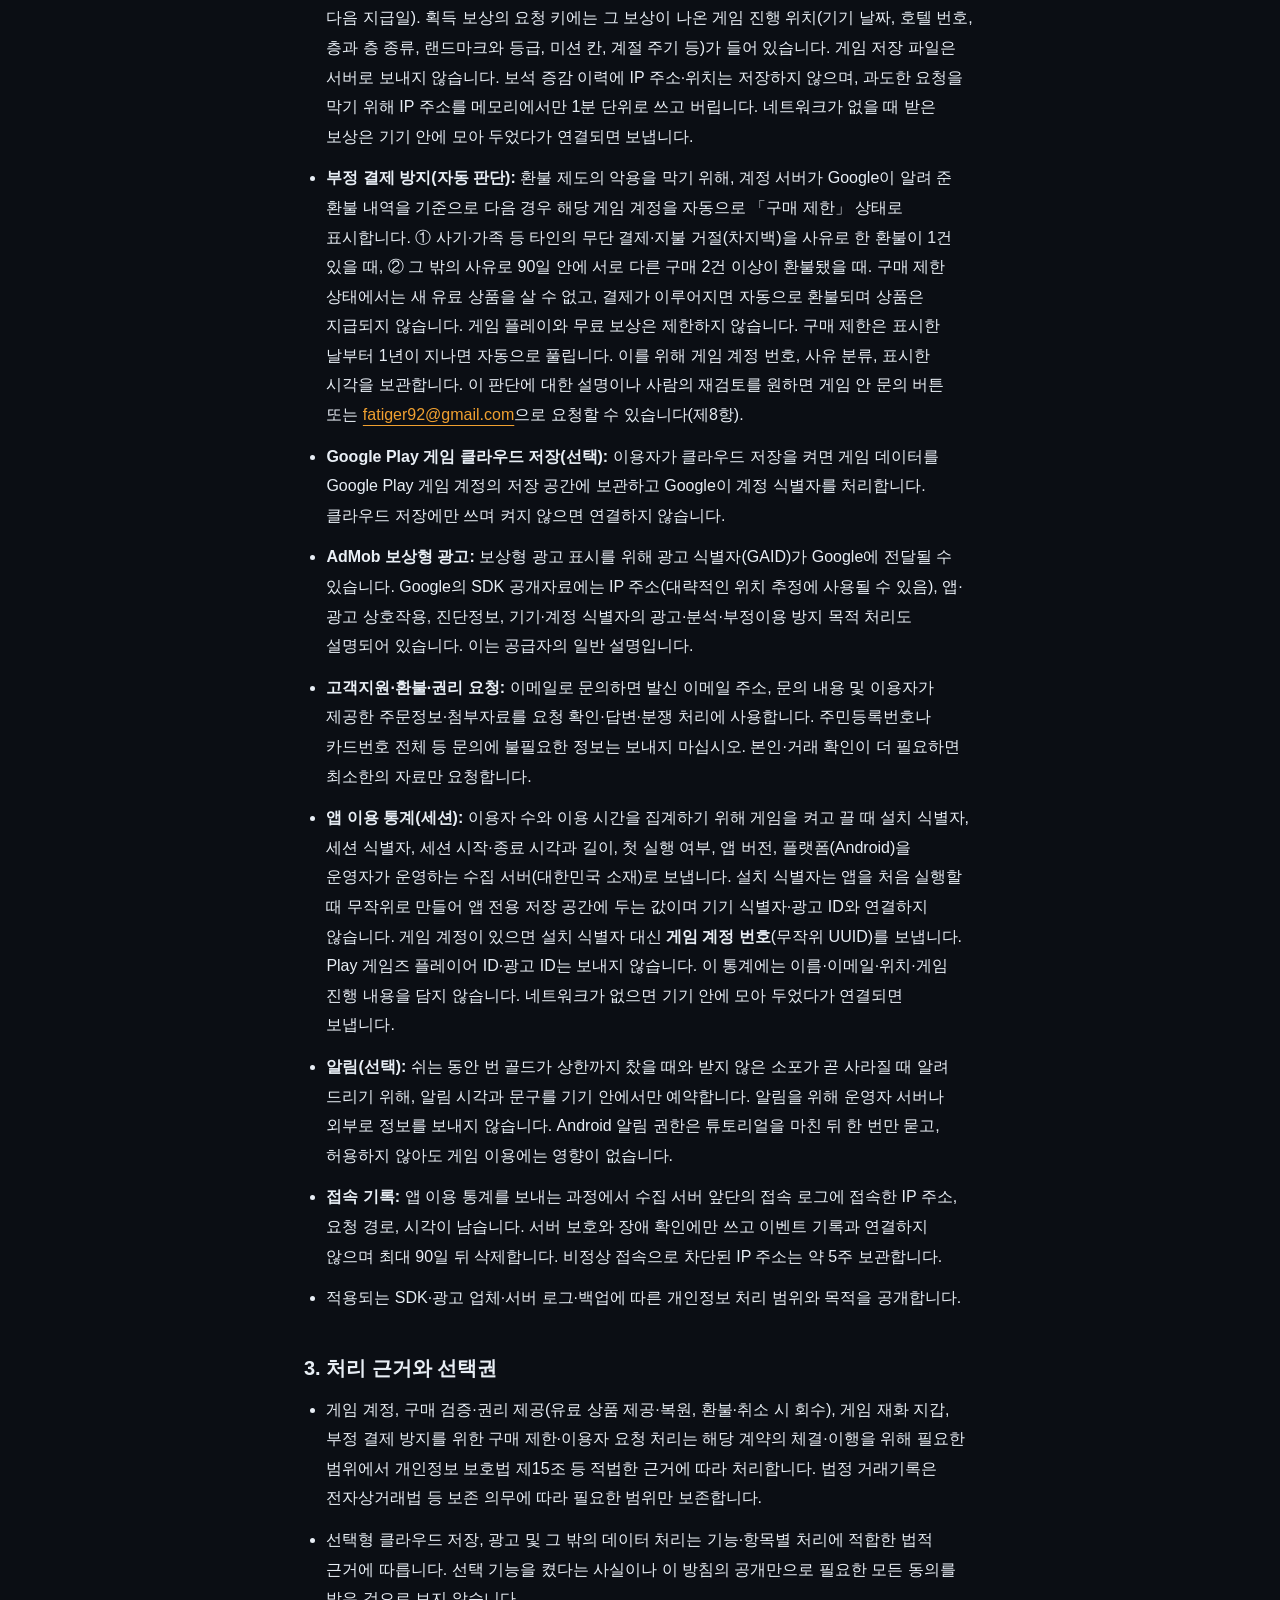
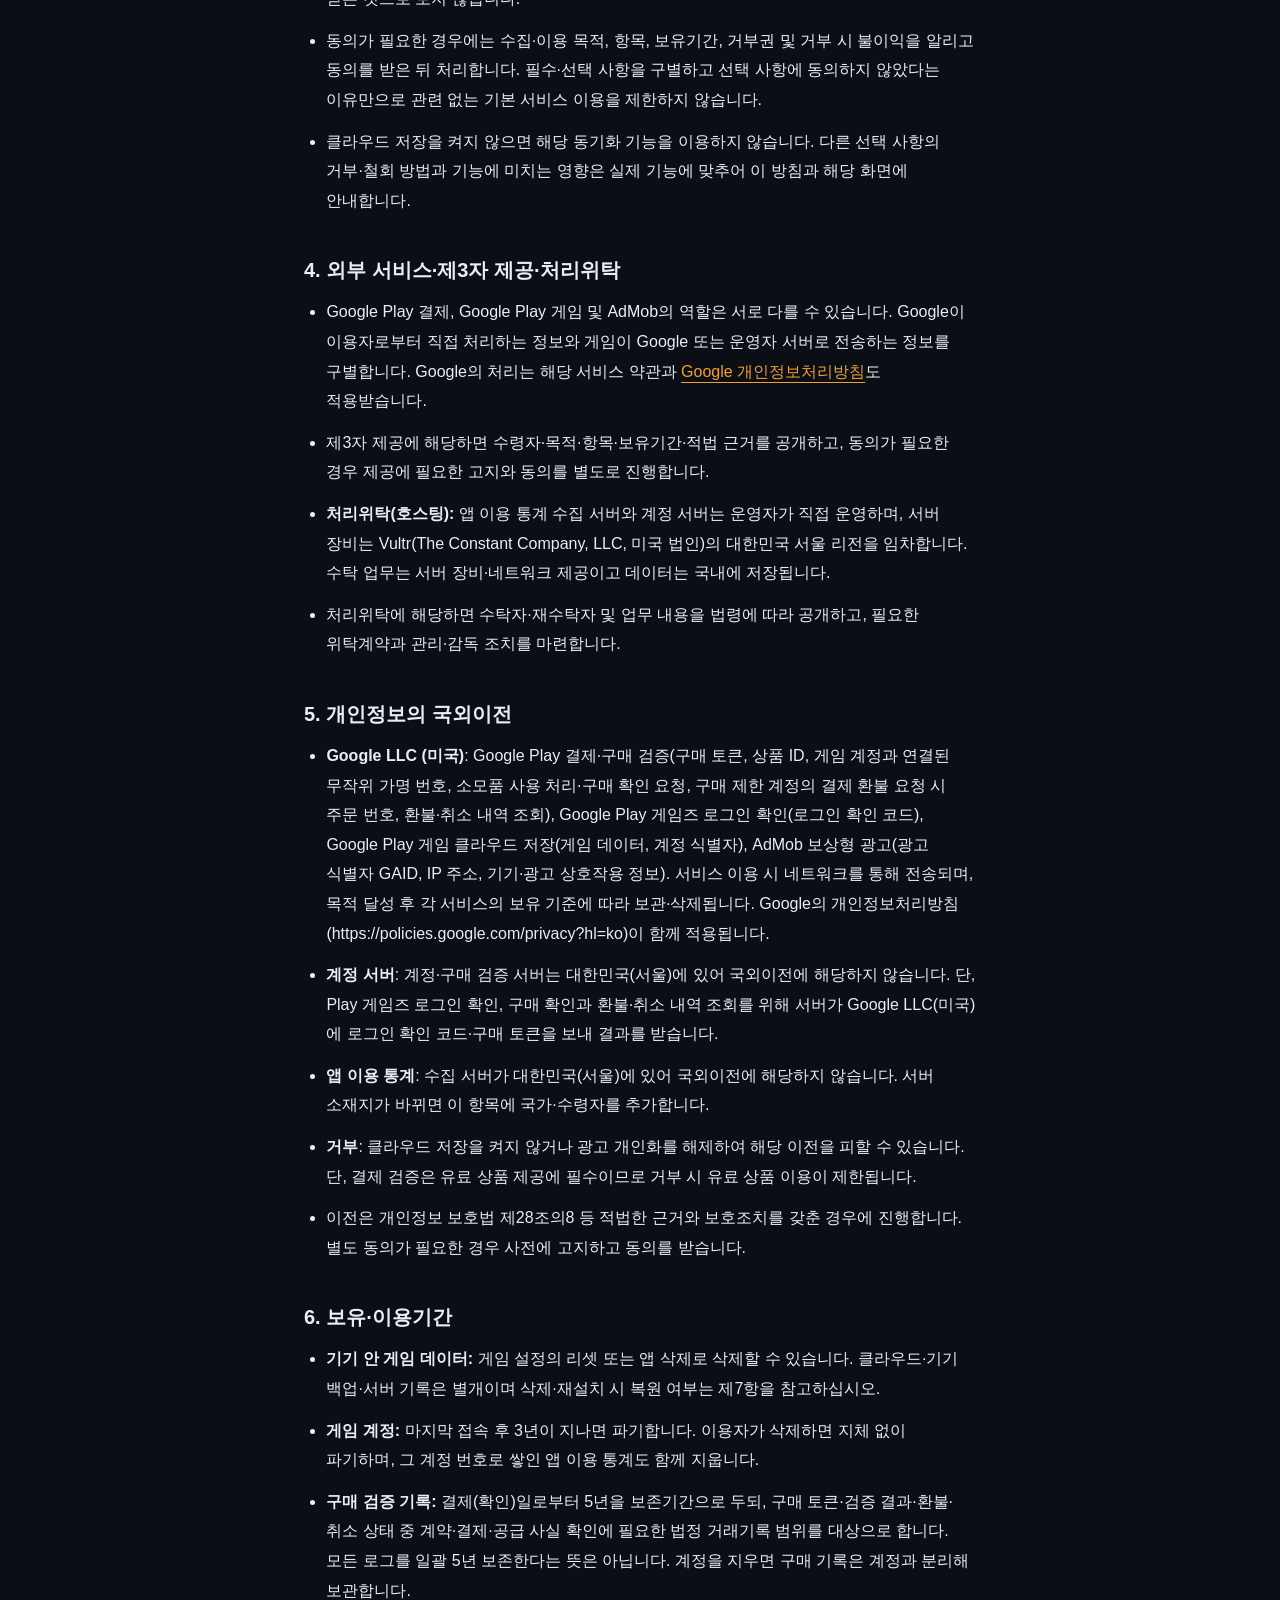
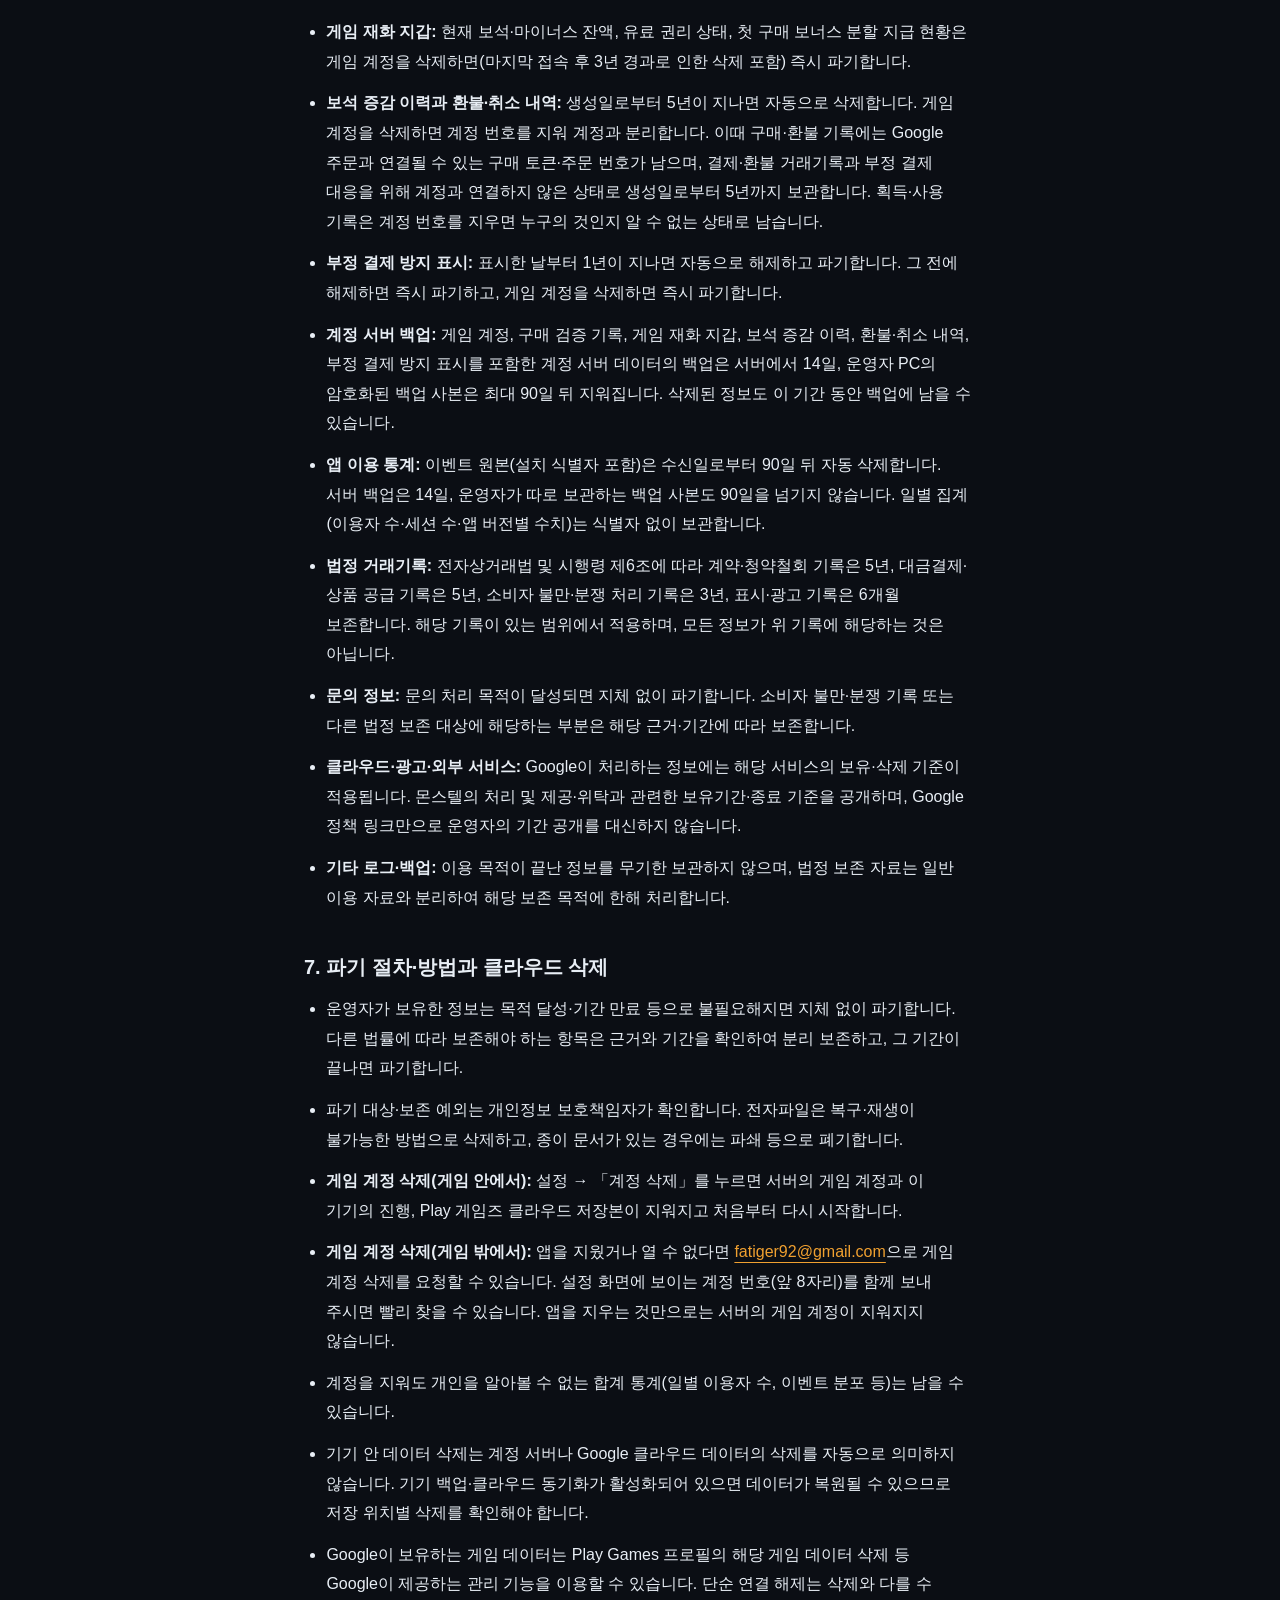
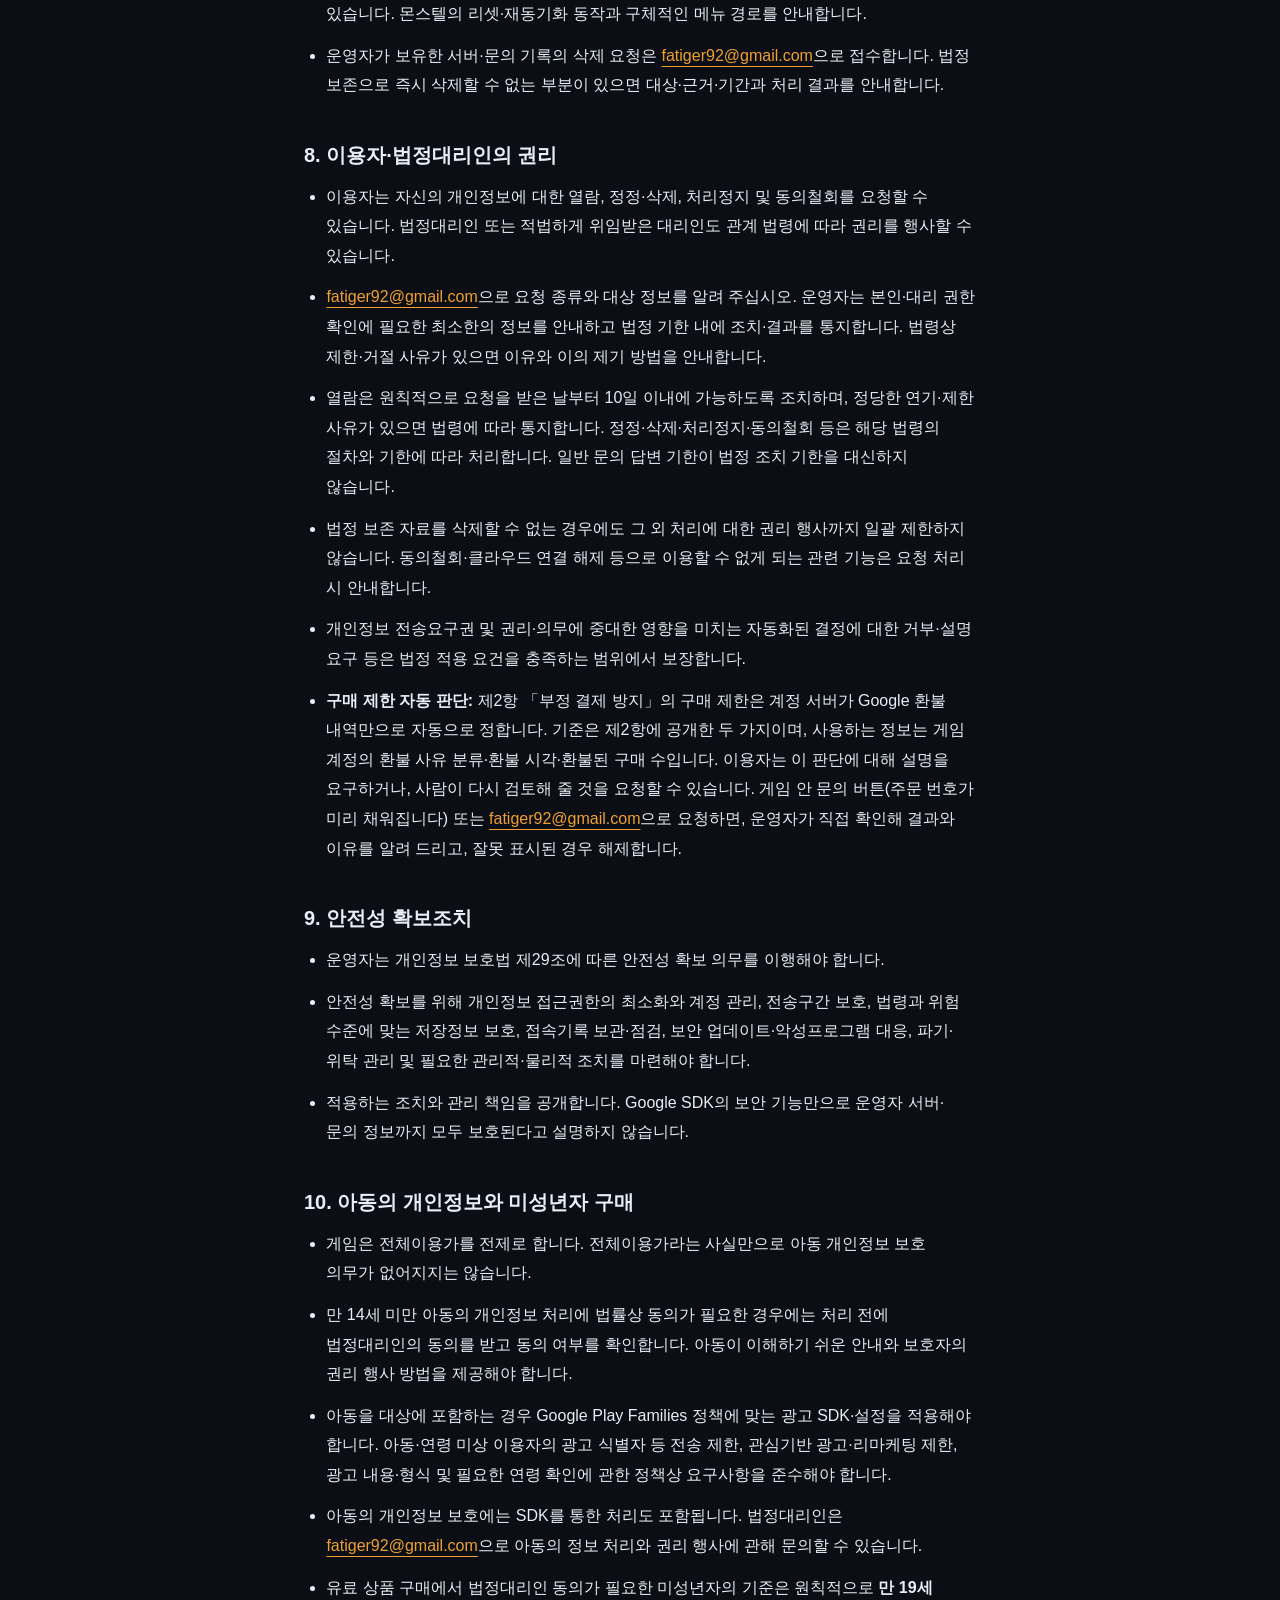
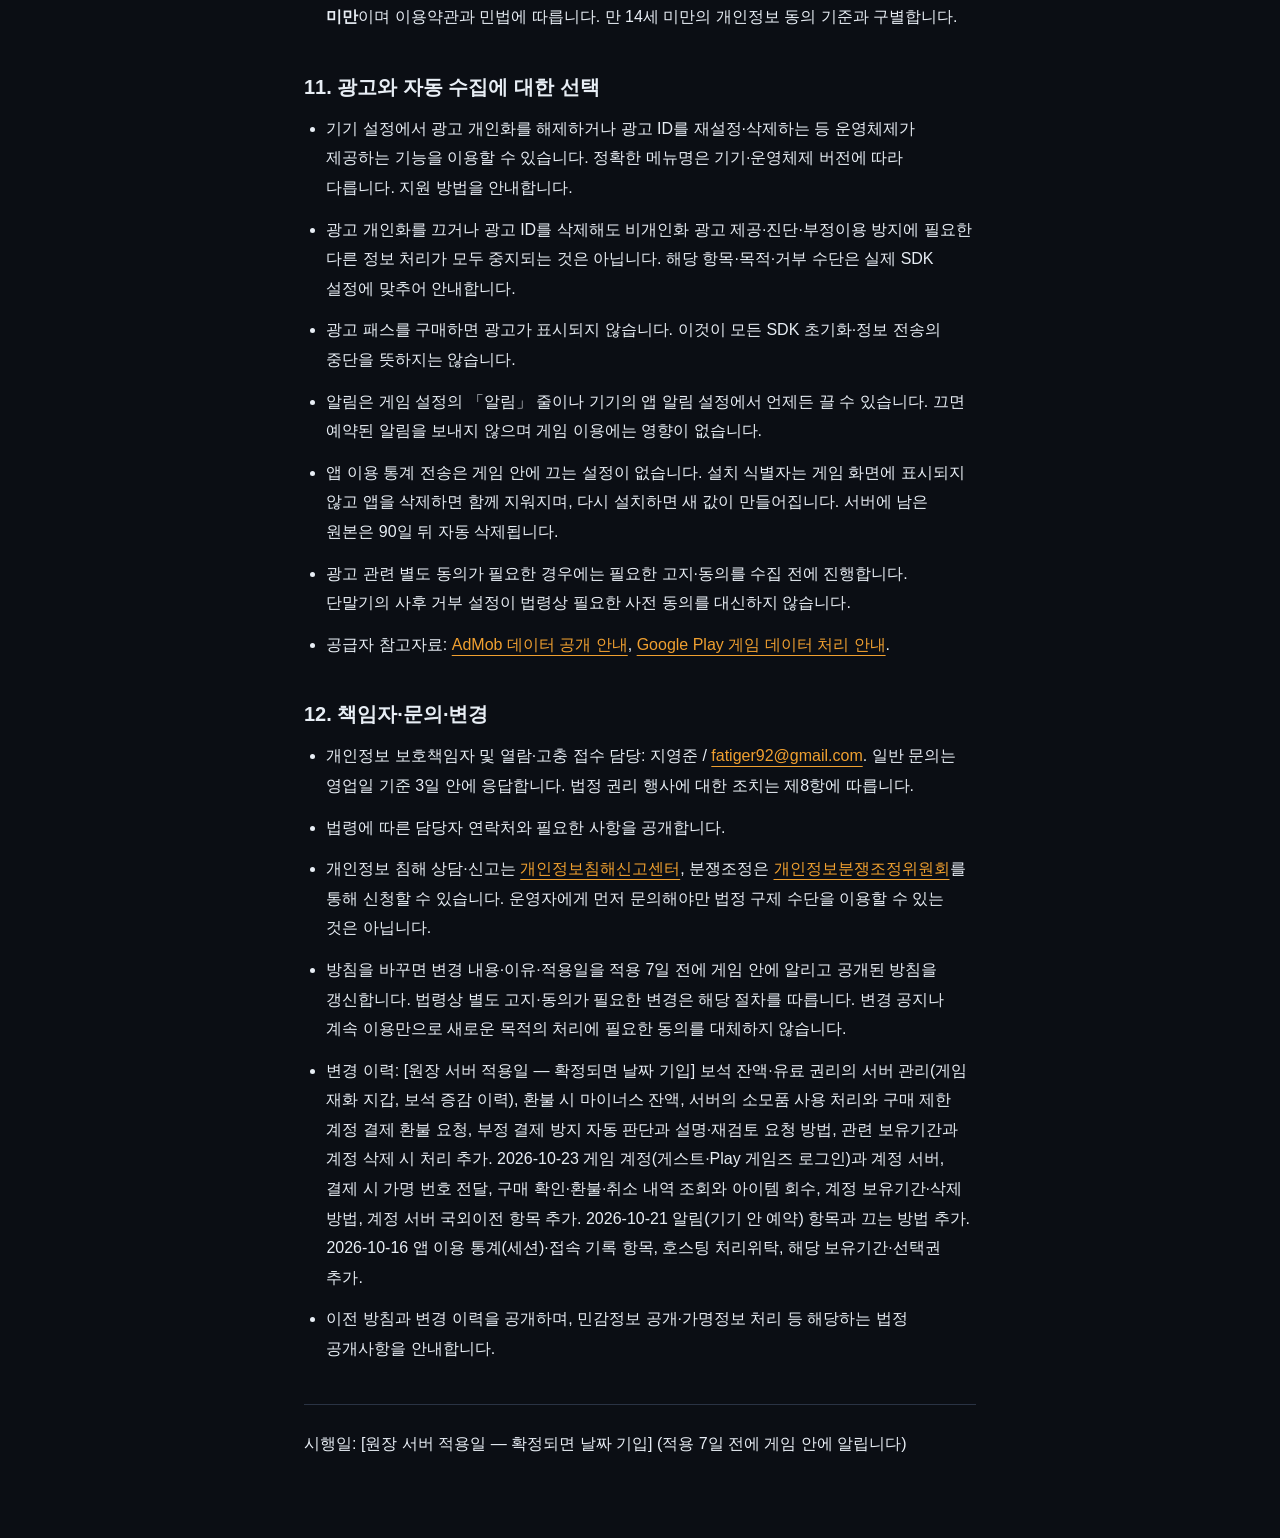
==== commit 4ba7008d: "monstel privacy/terms draft: 1-year purchase restriction mark retention, effective date = ledger go-" ====
--- a/monstel/privacy/index.html
+++ b/monstel/privacy/index.html
@@ -29,7 +29,7 @@
 <li><strong>게임 계정:</strong> 구매한 보석을 올바른 계정에 지급하고, 앱을 다시 설치하거나 기기를 바꿨을 때 복원하며, 부정 이용을 막기 위해 운영자가 운영하는 계정 서버(대한민국 소재)에 다음을 보관합니다. 게스트 계정 번호(무작위 UUID), 로그인 확인용 토큰의 해시값(원문은 보관하지 않음), 계정을 만든 시각과 마지막 접속 시각, 결제에 쓰는 무작위 가명 번호. Google Play 게임즈로 로그인하거나 연결한 경우에는 Google이 확인해 준 Play 게임즈 플레이어 ID도 보관합니다. 이름·이메일·프로필 사진은 받지 않습니다. 게임은 실행할 때마다 계정 서버에 한 번 접속해 마지막 접속 시각을 갱신합니다.</li>
 <li><strong>Google Play 결제·구매 검증:</strong> 유료 상품 구매 시 Google이 결제 정보를 처리합니다. 구매가 어느 게임 계정의 것인지 맞춰 보기 위해, 게임은 결제할 때 게임 계정과 연결된 무작위 가명 번호를 Google Play 결제에 함께 전달합니다. 게임은 구매 토큰과 상품 ID를 받으며, 구매 확인과 유료 권리 제공을 위해 구매 토큰을 운영자가 운영하는 계정 서버(대한민국 소재)로 보냅니다. 서버는 구매를 확인하고 보석·권리를 지급한 뒤 Google에 지급 완료를 알리고(소모품 사용 처리·구매 확인), Google Play에서 환불·취소 내역을 정기적으로 조회합니다. 환불·취소된 구매는 서버가 지급한 보석·권리를 회수합니다. 이미 사용한 보석은 마이너스 잔액으로 표시되고 이후 받는 보석으로 먼저 채워집니다. 아래 「부정 결제 방지」에 따라 구매가 제한된 계정에서 결제가 이루어지면 서버가 Google에 주문 번호를 보내 환불을 요청하고 상품을 지급하지 않습니다. 서버에는 구매 토큰, 상품 ID, 주문 번호, 수량, 구매 시각, 구매 상태, 검증 결과, 구매 확인 여부, 지급한 보석 수, 지급 거절 사유, 환불 요청 시각, 이 구매를 받은 게임 계정 번호를 보관합니다. Google이 알려 준 환불·취소 내역(구매 토큰, 환불·취소 시각, Google의 사유 분류와 요청 주체 분류, 환불 수량, 이를 처음 확인한 시각과 회수를 적용한 시각, 환불된 수량과 회수한 보석 수)도 보관합니다.</li>
 <li><strong>게임 재화 지갑(보석):</strong> 결제·환불이 보석 잔액에 정확히 반영되고 환불 뒤에도 잔액이 되살아나지 않도록, 보석 잔액을 계정 서버가 관리합니다. 서버에는 게임 계정 번호별로 다음을 보관합니다. 현재 보석 수와 마이너스 잔액, 보석 증감 이력(구매·획득·사용·환불·운영 조정의 구분, 증감량, 변경 후 잔액, 시각, 구매 토큰이나 획득처·사용처 이름, Google 환불 사유 분류, 같은 요청이 두 번 처리되지 않게 하는 요청 키), 영구 ×2·광고 패스의 사용 가능 여부와 해당 구매 토큰, 첫 구매 보너스의 분할 지급 현황(총량, 하루 지급량, 지급·취소된 양, 다음 지급일). 획득 보상의 요청 키에는 그 보상이 나온 게임 진행 위치(기기 날짜, 호텔 번호, 층과 층 종류, 랜드마크와 등급, 미션 칸, 계절 주기 등)가 들어 있습니다. 게임 저장 파일은 서버로 보내지 않습니다. 보석 증감 이력에 IP 주소·위치는 저장하지 않으며, 과도한 요청을 막기 위해 IP 주소를 메모리에서만 1분 단위로 쓰고 버립니다. 네트워크가 없을 때 받은 보상은 기기 안에 모아 두었다가 연결되면 보냅니다.</li>
-<li><strong>부정 결제 방지(자동 판단):</strong> 환불 제도의 악용을 막기 위해, 계정 서버가 Google이 알려 준 환불 내역을 기준으로 다음 경우 해당 게임 계정을 자동으로 「구매 제한」 상태로 표시합니다. ① 사기·가족 등 타인의 무단 결제·지불 거절(차지백)을 사유로 한 환불이 1건 있을 때, ② 그 밖의 사유로 90일 안에 서로 다른 구매 2건 이상이 환불됐을 때. 구매 제한 상태에서는 새 유료 상품을 살 수 없고, 결제가 이루어지면 자동으로 환불되며 상품은 지급되지 않습니다. 게임 플레이와 무료 보상은 제한하지 않습니다. 이를 위해 게임 계정 번호, 사유 분류, 표시한 시각과 해제한 시각을 보관합니다. 이 판단에 대한 설명이나 사람의 재검토를 원하면 게임 안 문의 버튼 또는 <a href="mailto:fatiger92@gmail.com">fatiger92@gmail.com</a>으로 요청할 수 있습니다(제8항).</li>
+<li><strong>부정 결제 방지(자동 판단):</strong> 환불 제도의 악용을 막기 위해, 계정 서버가 Google이 알려 준 환불 내역을 기준으로 다음 경우 해당 게임 계정을 자동으로 「구매 제한」 상태로 표시합니다. ① 사기·가족 등 타인의 무단 결제·지불 거절(차지백)을 사유로 한 환불이 1건 있을 때, ② 그 밖의 사유로 90일 안에 서로 다른 구매 2건 이상이 환불됐을 때. 구매 제한 상태에서는 새 유료 상품을 살 수 없고, 결제가 이루어지면 자동으로 환불되며 상품은 지급되지 않습니다. 게임 플레이와 무료 보상은 제한하지 않습니다. 구매 제한은 표시한 날부터 1년이 지나면 자동으로 풀립니다. 이를 위해 게임 계정 번호, 사유 분류, 표시한 시각을 보관합니다. 이 판단에 대한 설명이나 사람의 재검토를 원하면 게임 안 문의 버튼 또는 <a href="mailto:fatiger92@gmail.com">fatiger92@gmail.com</a>으로 요청할 수 있습니다(제8항).</li>
 <li><strong>Google Play 게임 클라우드 저장(선택):</strong> 이용자가 클라우드 저장을 켜면 게임 데이터를 Google Play 게임 계정의 저장 공간에 보관하고 Google이 계정 식별자를 처리합니다. 클라우드 저장에만 쓰며 켜지 않으면 연결하지 않습니다.</li>
 <li><strong>AdMob 보상형 광고:</strong> 보상형 광고 표시를 위해 광고 식별자(GAID)가 Google에 전달될 수 있습니다. Google의 SDK 공개자료에는 IP 주소(대략적인 위치 추정에 사용될 수 있음), 앱·광고 상호작용, 진단정보, 기기·계정 식별자의 광고·분석·부정이용 방지 목적 처리도 설명되어 있습니다. 이는 공급자의 일반 설명입니다.</li>
 <li><strong>고객지원·환불·권리 요청:</strong> 이메일로 문의하면 발신 이메일 주소, 문의 내용 및 이용자가 제공한 주문정보·첨부자료를 요청 확인·답변·분쟁 처리에 사용합니다. 주민등록번호나 카드번호 전체 등 문의에 불필요한 정보는 보내지 마십시오. 본인·거래 확인이 더 필요하면 최소한의 자료만 요청합니다.</li>
@@ -67,7 +67,7 @@
 <li><strong>구매 검증 기록:</strong> 결제(확인)일로부터 5년을 보존기간으로 두되, 구매 토큰·검증 결과·환불·취소 상태 중 계약·결제·공급 사실 확인에 필요한 법정 거래기록 범위를 대상으로 합니다. 모든 로그를 일괄 5년 보존한다는 뜻은 아닙니다. 계정을 지우면 구매 기록은 계정과 분리해 보관합니다.</li>
 <li><strong>게임 재화 지갑:</strong> 현재 보석·마이너스 잔액, 유료 권리 상태, 첫 구매 보너스 분할 지급 현황은 게임 계정을 삭제하면(마지막 접속 후 3년 경과로 인한 삭제 포함) 즉시 파기합니다.</li>
 <li><strong>보석 증감 이력과 환불·취소 내역:</strong> 생성일로부터 5년이 지나면 자동으로 삭제합니다. 게임 계정을 삭제하면 계정 번호를 지워 계정과 분리합니다. 이때 구매·환불 기록에는 Google 주문과 연결될 수 있는 구매 토큰·주문 번호가 남으며, 결제·환불 거래기록과 부정 결제 대응을 위해 계정과 연결하지 않은 상태로 생성일로부터 5년까지 보관합니다. 획득·사용 기록은 계정 번호를 지우면 누구의 것인지 알 수 없는 상태로 남습니다.</li>
-<li><strong>부정 결제 방지 표시:</strong> [보관 기간 — Victor 결정 필요]. 게임 계정을 삭제하면 즉시 파기합니다.</li>
+<li><strong>부정 결제 방지 표시:</strong> 표시한 날부터 1년이 지나면 자동으로 해제하고 파기합니다. 그 전에 해제하면 즉시 파기하고, 게임 계정을 삭제하면 즉시 파기합니다.</li>
 <li><strong>계정 서버 백업:</strong> 게임 계정, 구매 검증 기록, 게임 재화 지갑, 보석 증감 이력, 환불·취소 내역, 부정 결제 방지 표시를 포함한 계정 서버 데이터의 백업은 서버에서 14일, 운영자 PC의 암호화된 백업 사본은 최대 90일 뒤 지워집니다. 삭제된 정보도 이 기간 동안 백업에 남을 수 있습니다.</li>
 <li><strong>앱 이용 통계:</strong> 이벤트 원본(설치 식별자 포함)은 수신일로부터 90일 뒤 자동 삭제합니다. 서버 백업은 14일, 운영자가 따로 보관하는 백업 사본도 90일을 넘기지 않습니다. 일별 집계(이용자 수·세션 수·앱 버전별 수치)는 식별자 없이 보관합니다.</li>
 <li><strong>법정 거래기록:</strong> 전자상거래법 및 시행령 제6조에 따라 계약·청약철회 기록은 5년, 대금결제·상품 공급 기록은 5년, 소비자 불만·분쟁 처리 기록은 3년, 표시·광고 기록은 6개월 보존합니다. 해당 기록이 있는 범위에서 적용하며, 모든 정보가 위 기록에 해당하는 것은 아닙니다.</li>
@@ -125,10 +125,10 @@
 <li>법령에 따른 담당자 연락처와 필요한 사항을 공개합니다.</li>
 <li>개인정보 침해 상담·신고는 <a href="https://privacy.kisa.or.kr/">개인정보침해신고센터</a>, 분쟁조정은 <a href="https://www.kopico.go.kr/">개인정보분쟁조정위원회</a>를 통해 신청할 수 있습니다. 운영자에게 먼저 문의해야만 법정 구제 수단을 이용할 수 있는 것은 아닙니다.</li>
 <li>방침을 바꾸면 변경 내용·이유·적용일을 적용 7일 전에 게임 안에 알리고 공개된 방침을 갱신합니다. 법령상 별도 고지·동의가 필요한 변경은 해당 절차를 따릅니다. 변경 공지나 계속 이용만으로 새로운 목적의 처리에 필요한 동의를 대체하지 않습니다.</li>
-<li>변경 이력: [적용일] 보석 잔액·유료 권리의 서버 관리(게임 재화 지갑, 보석 증감 이력), 환불 시 마이너스 잔액, 서버의 소모품 사용 처리와 구매 제한 계정 결제 환불 요청, 부정 결제 방지 자동 판단과 설명·재검토 요청 방법, 관련 보유기간과 계정 삭제 시 처리 추가. 2026-10-23 게임 계정(게스트·Play 게임즈 로그인)과 계정 서버, 결제 시 가명 번호 전달, 구매 확인·환불·취소 내역 조회와 아이템 회수, 계정 보유기간·삭제 방법, 계정 서버 국외이전 항목 추가. 2026-10-21 알림(기기 안 예약) 항목과 끄는 방법 추가. 2026-10-16 앱 이용 통계(세션)·접속 기록 항목, 호스팅 처리위탁, 해당 보유기간·선택권 추가.</li>
+<li>변경 이력: [원장 서버 적용일 — 확정되면 날짜 기입] 보석 잔액·유료 권리의 서버 관리(게임 재화 지갑, 보석 증감 이력), 환불 시 마이너스 잔액, 서버의 소모품 사용 처리와 구매 제한 계정 결제 환불 요청, 부정 결제 방지 자동 판단과 설명·재검토 요청 방법, 관련 보유기간과 계정 삭제 시 처리 추가. 2026-10-23 게임 계정(게스트·Play 게임즈 로그인)과 계정 서버, 결제 시 가명 번호 전달, 구매 확인·환불·취소 내역 조회와 아이템 회수, 계정 보유기간·삭제 방법, 계정 서버 국외이전 항목 추가. 2026-10-21 알림(기기 안 예약) 항목과 끄는 방법 추가. 2026-10-16 앱 이용 통계(세션)·접속 기록 항목, 호스팅 처리위탁, 해당 보유기간·선택권 추가.</li>
 <li>이전 방침과 변경 이력을 공개하며, 민감정보 공개·가명정보 처리 등 해당하는 법정 공개사항을 안내합니다.</li>
 </ul>
-<p>시행일: 2026년 11월 중순 (예정)</p>
+<p>시행일: [원장 서버 적용일 — 확정되면 날짜 기입] (적용 7일 전에 게임 안에 알립니다)</p>
 </main>
 </body>
 </html>
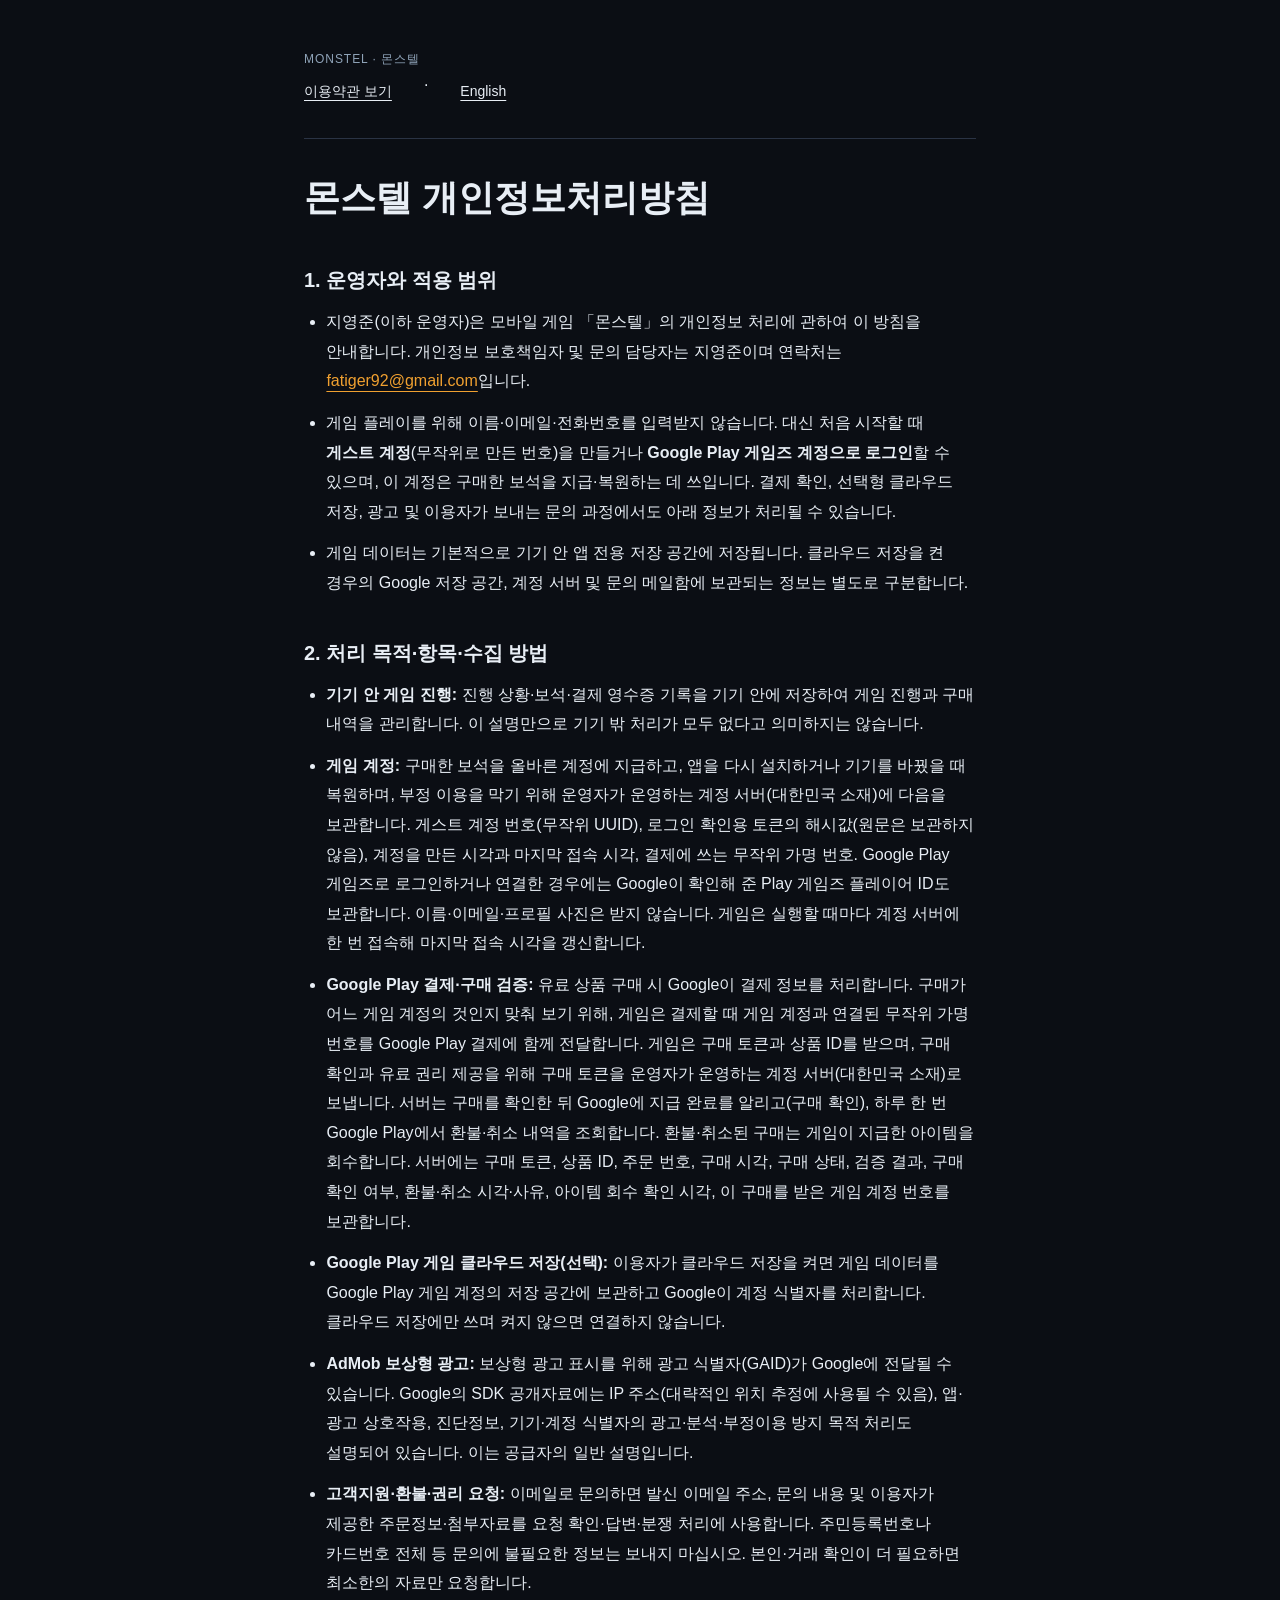
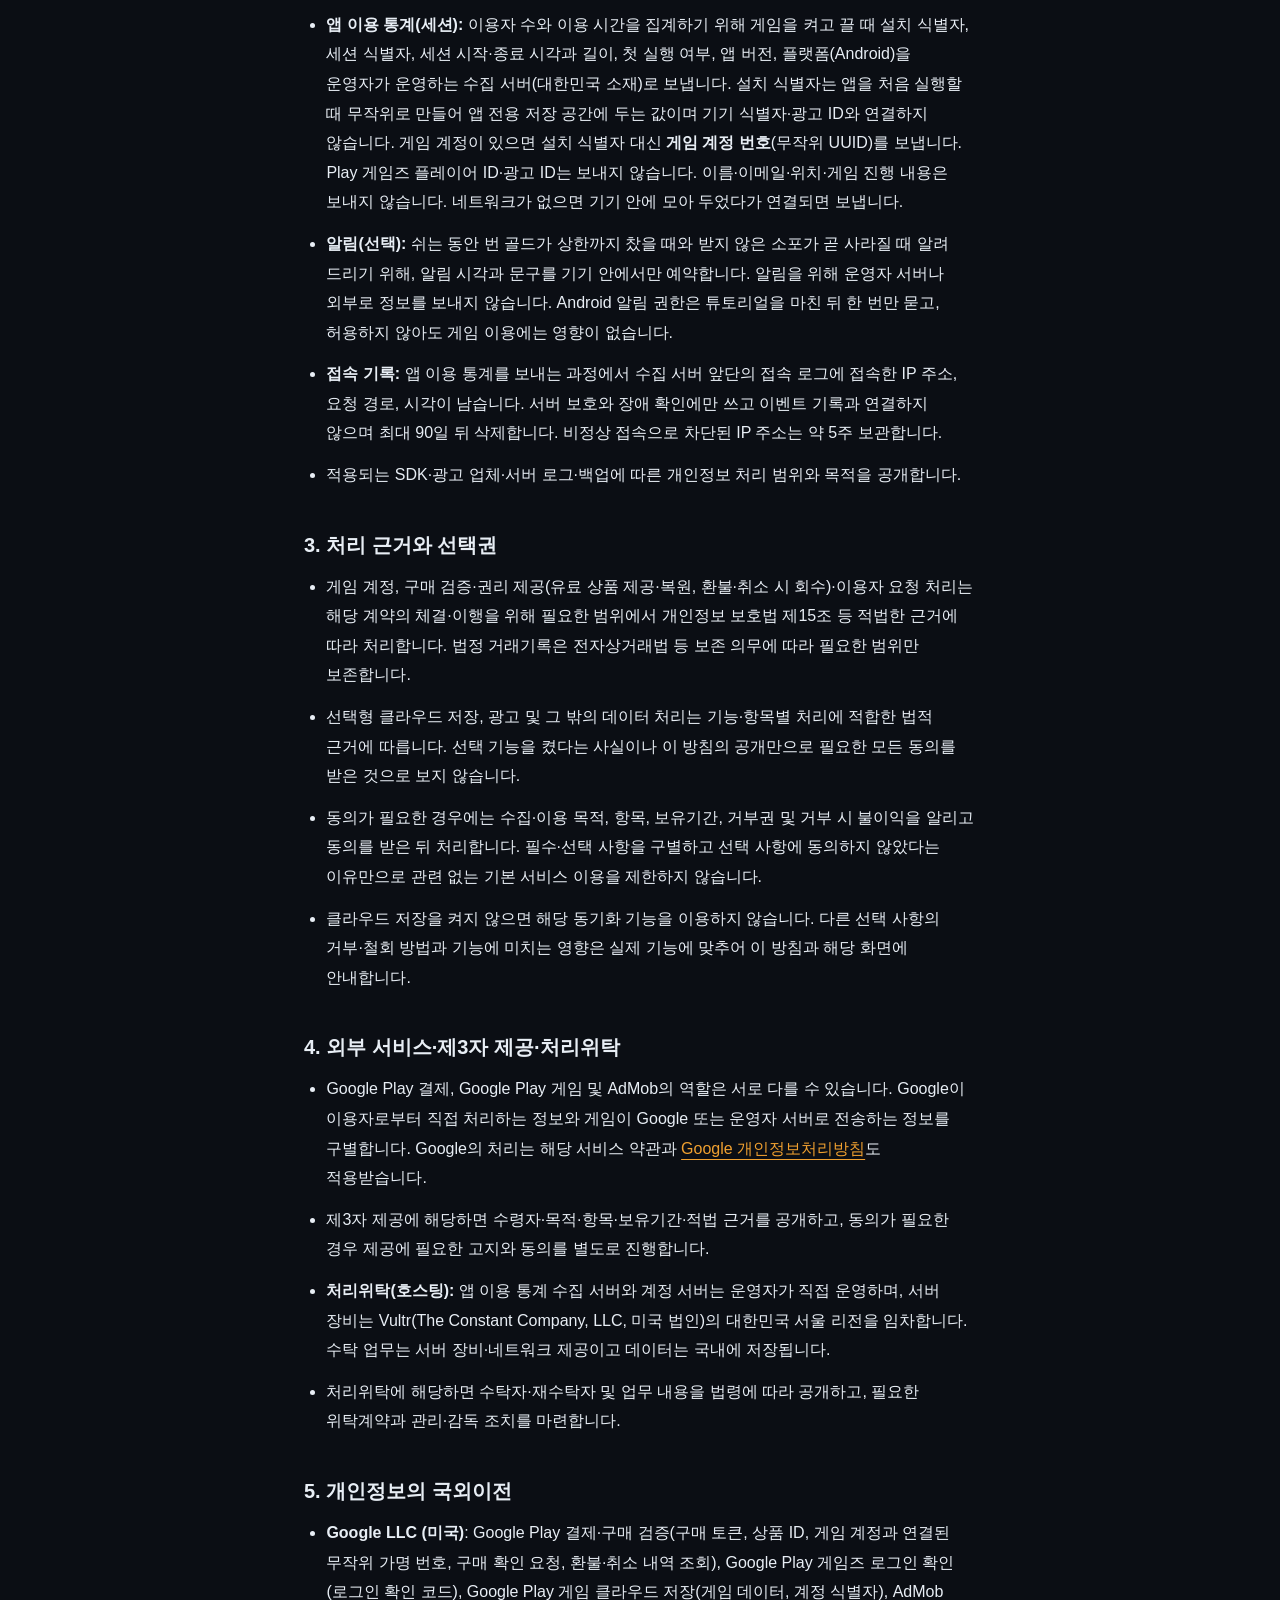
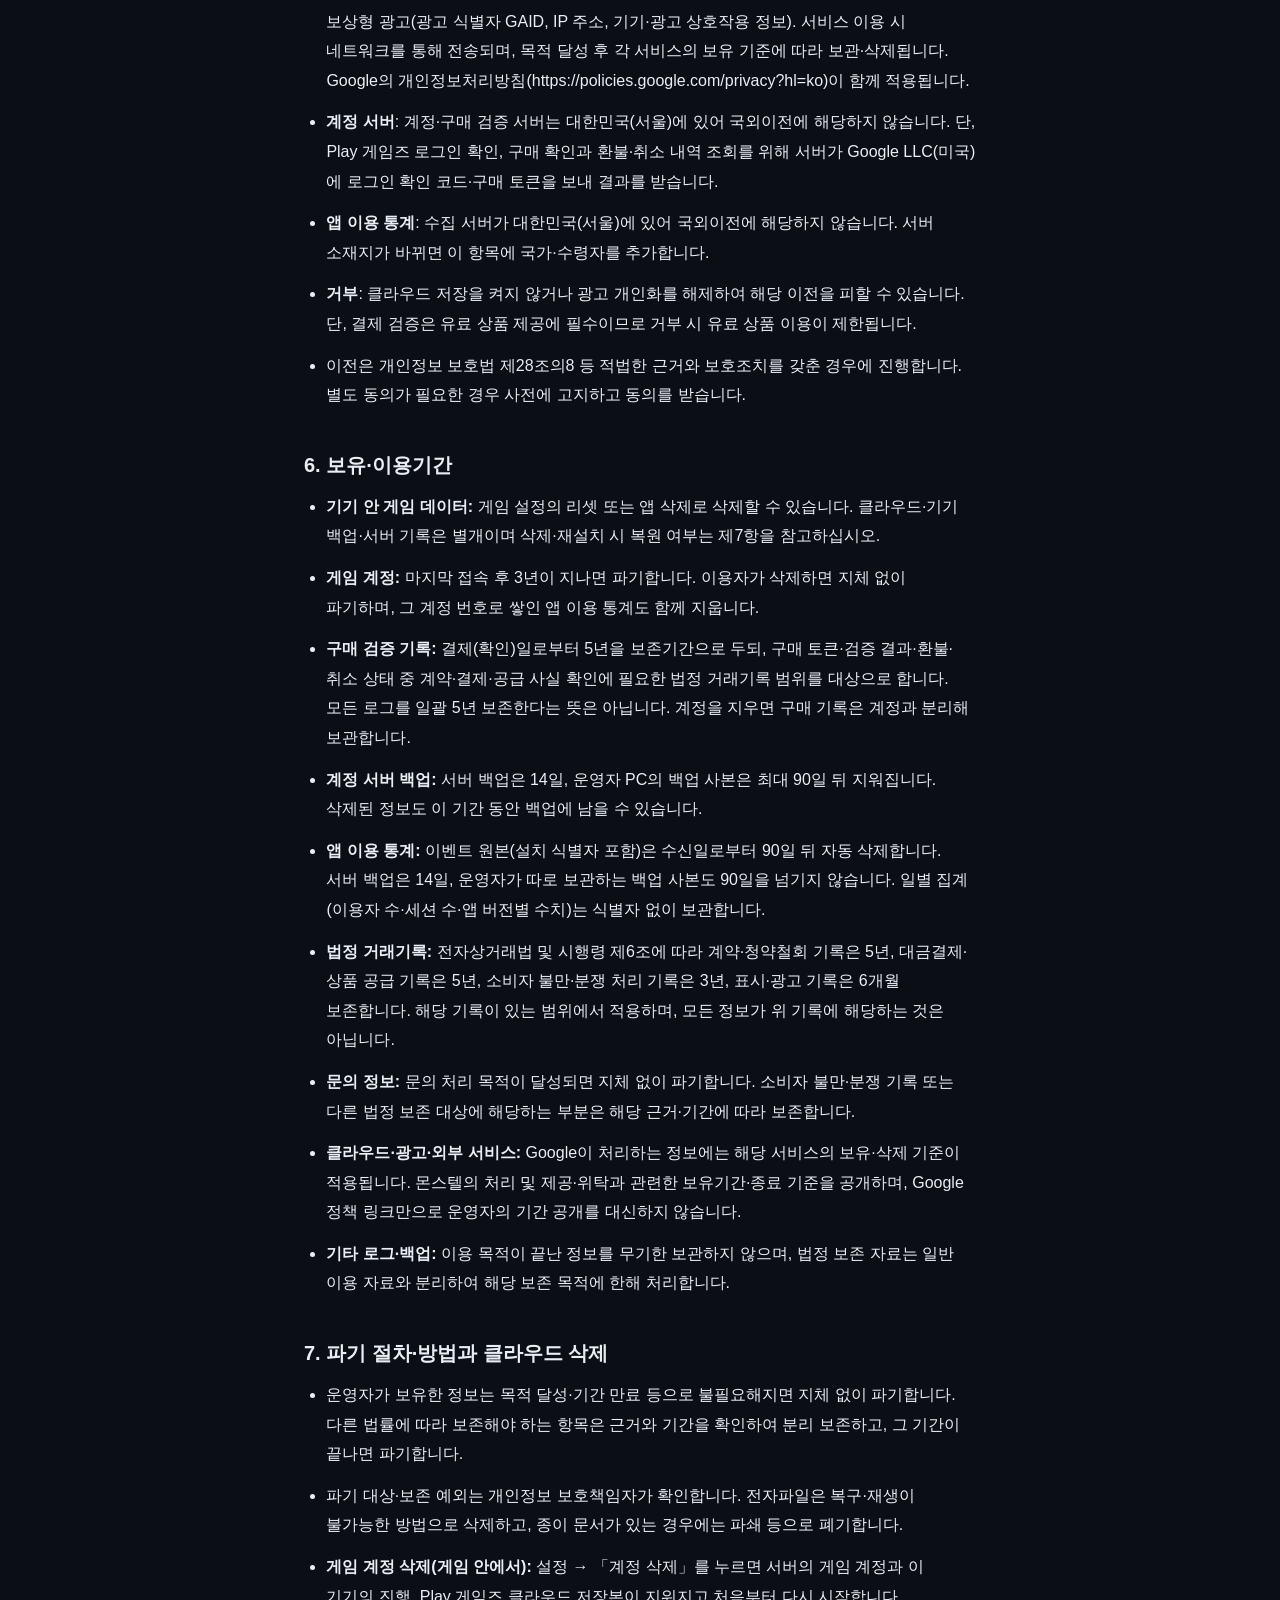
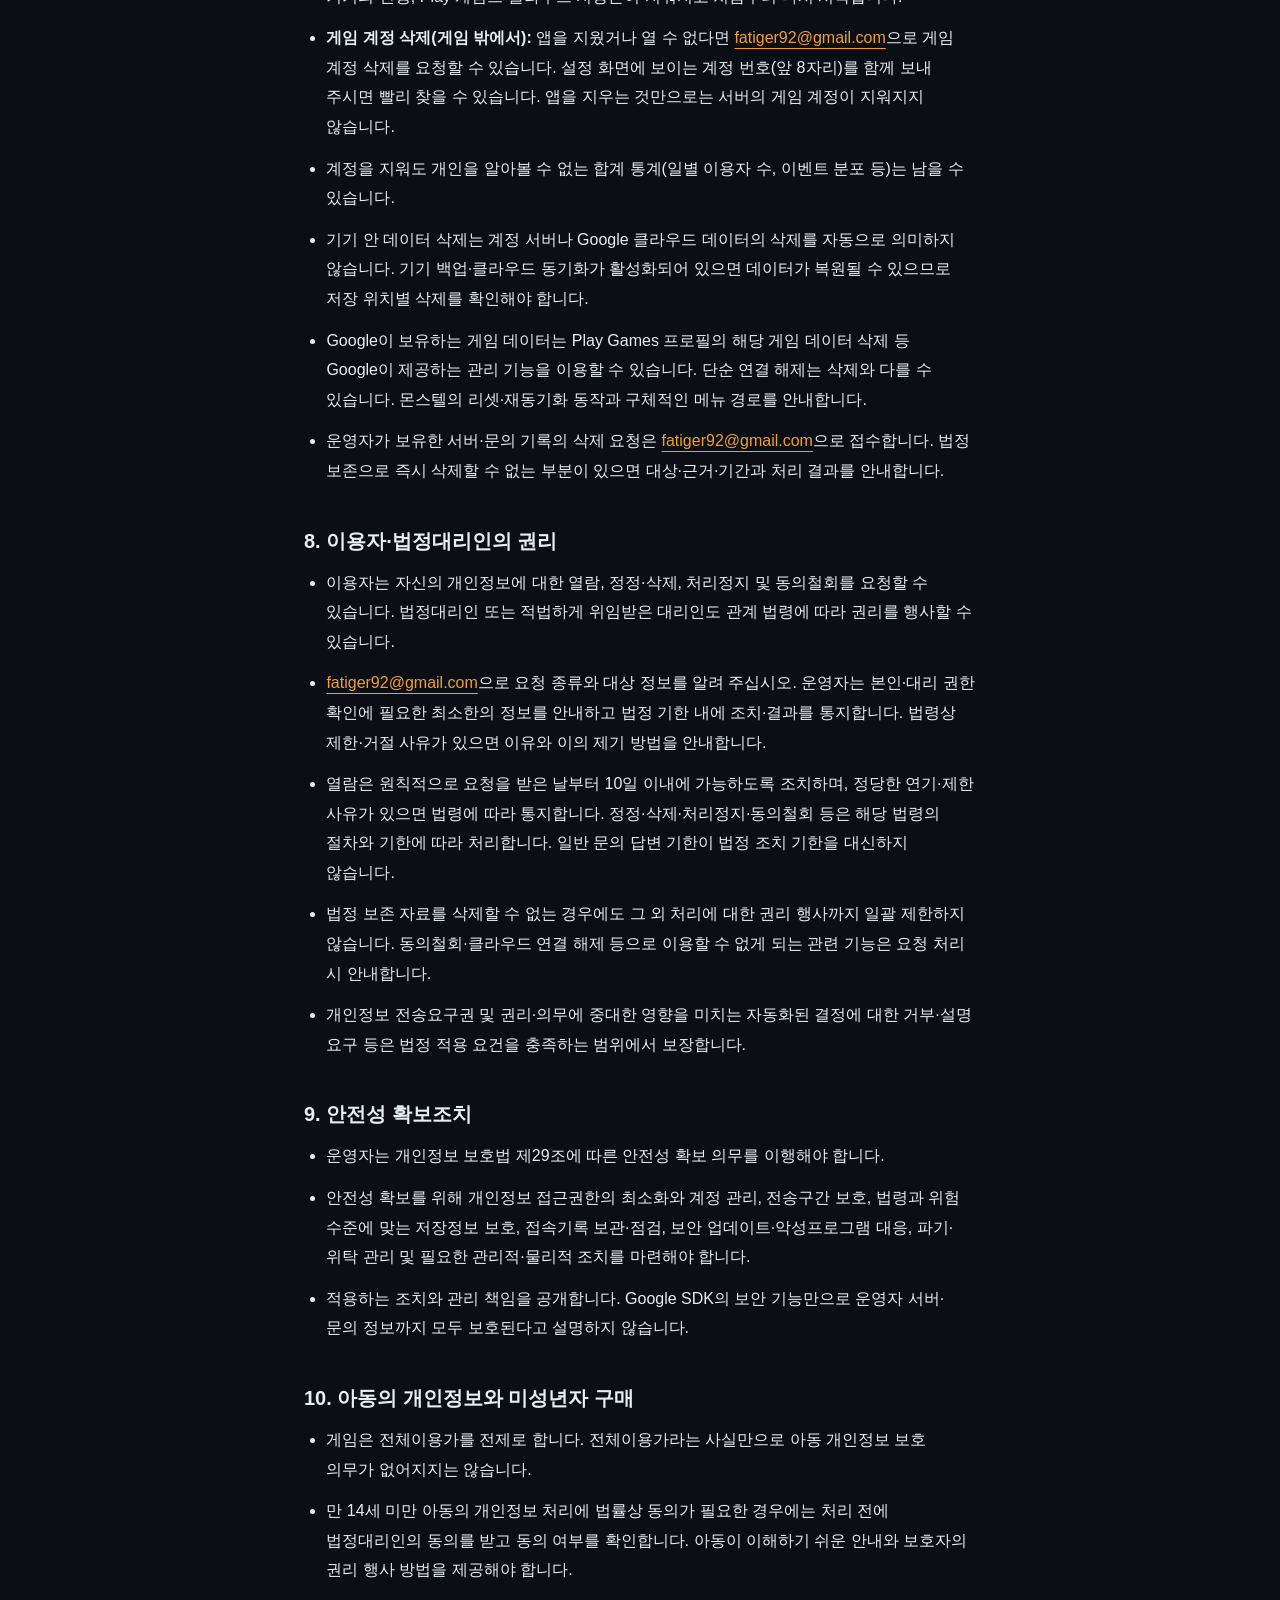
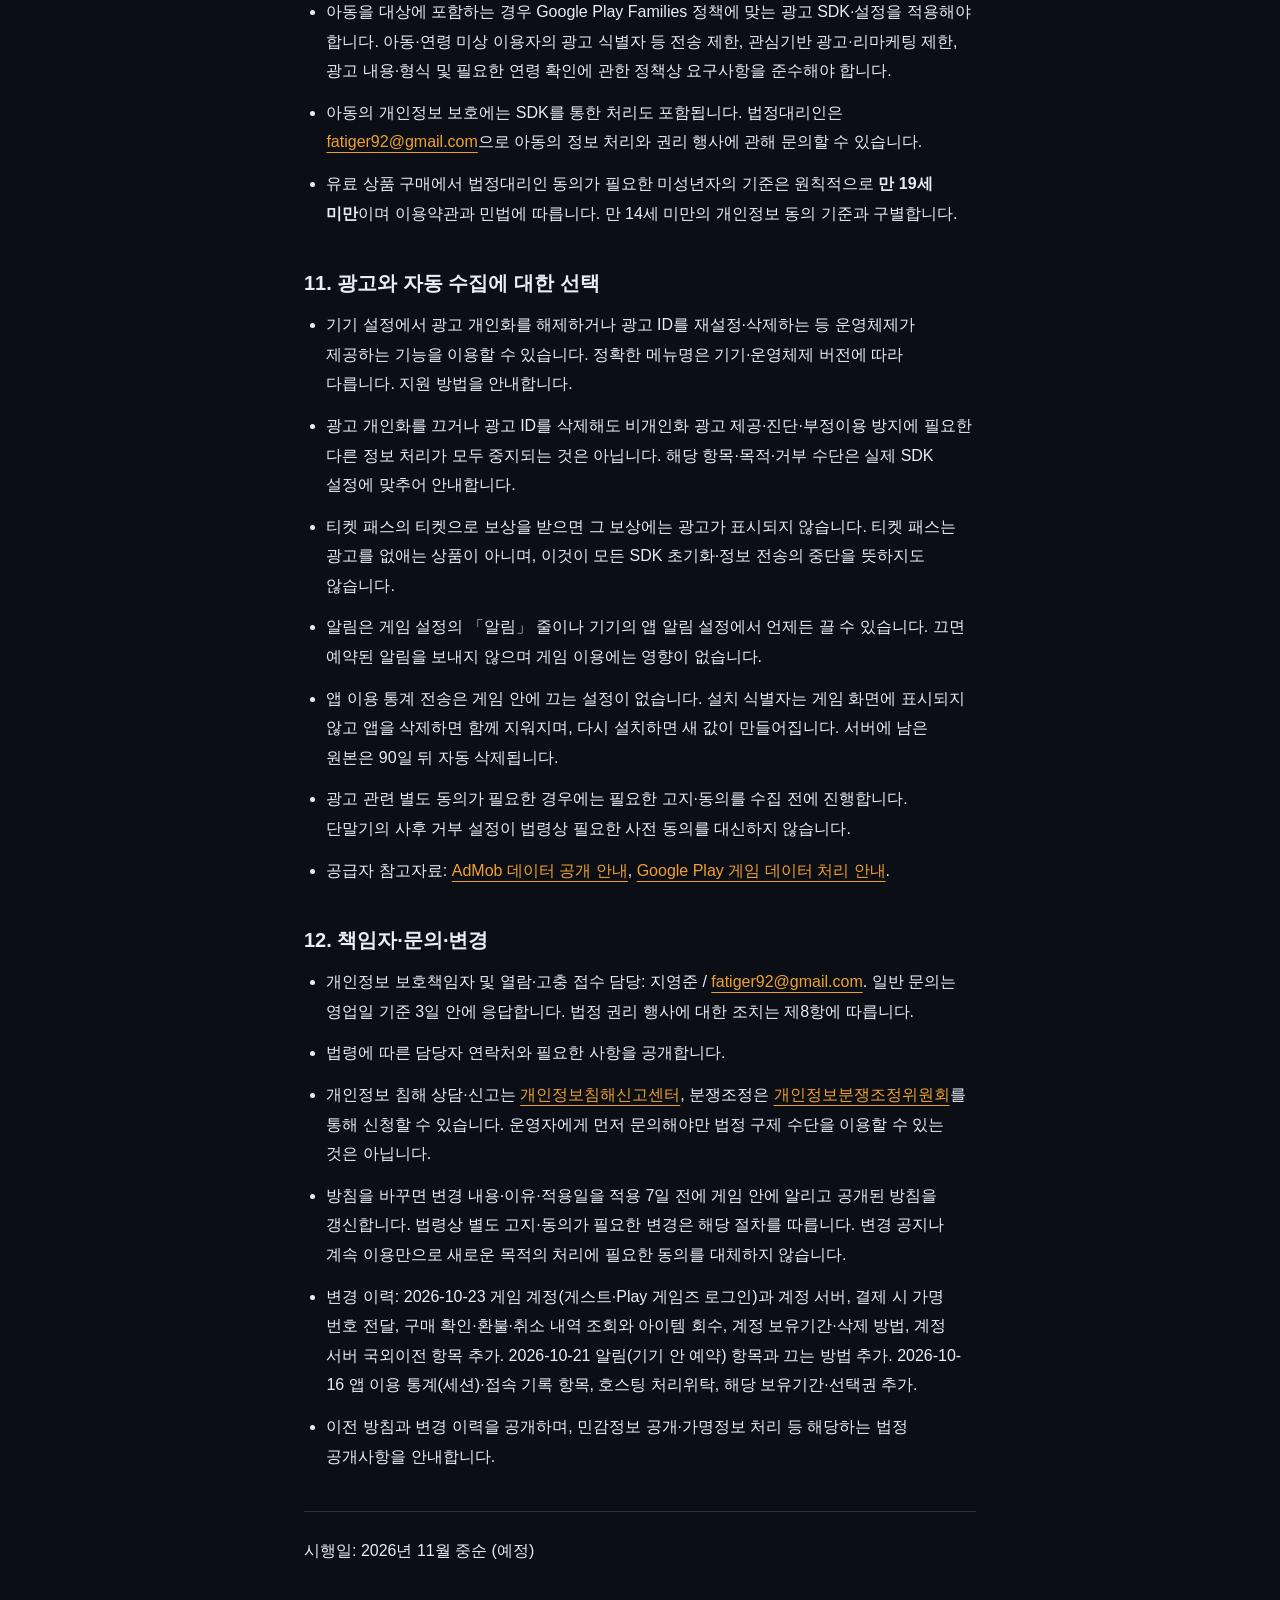
==== commit 49b1263f: "monstel: rename Ad Pass to Ticket Pass in privacy/terms (current and upcoming), correct ticket ad wo" ====
--- a/monstel/privacy/index.html
+++ b/monstel/privacy/index.html
@@ -25,22 +25,20 @@
 </ul>
 <h2>2. 처리 목적·항목·수집 방법</h2>
 <ul>
-<li><strong>기기 안 게임 진행:</strong> 진행 상황을 기기 안에 저장합니다. 보석 잔액과 영구 ×2·광고 패스 같은 유료 권리는 기기에 저장하지 않고 계정 서버에서 받아 표시합니다(아래 「게임 재화 지갑」). 이 설명만으로 기기 밖 처리가 모두 없다고 의미하지는 않습니다.</li>
+<li><strong>기기 안 게임 진행:</strong> 진행 상황·보석·결제 영수증 기록을 기기 안에 저장하여 게임 진행과 구매 내역을 관리합니다. 이 설명만으로 기기 밖 처리가 모두 없다고 의미하지는 않습니다.</li>
 <li><strong>게임 계정:</strong> 구매한 보석을 올바른 계정에 지급하고, 앱을 다시 설치하거나 기기를 바꿨을 때 복원하며, 부정 이용을 막기 위해 운영자가 운영하는 계정 서버(대한민국 소재)에 다음을 보관합니다. 게스트 계정 번호(무작위 UUID), 로그인 확인용 토큰의 해시값(원문은 보관하지 않음), 계정을 만든 시각과 마지막 접속 시각, 결제에 쓰는 무작위 가명 번호. Google Play 게임즈로 로그인하거나 연결한 경우에는 Google이 확인해 준 Play 게임즈 플레이어 ID도 보관합니다. 이름·이메일·프로필 사진은 받지 않습니다. 게임은 실행할 때마다 계정 서버에 한 번 접속해 마지막 접속 시각을 갱신합니다.</li>
-<li><strong>Google Play 결제·구매 검증:</strong> 유료 상품 구매 시 Google이 결제 정보를 처리합니다. 구매가 어느 게임 계정의 것인지 맞춰 보기 위해, 게임은 결제할 때 게임 계정과 연결된 무작위 가명 번호를 Google Play 결제에 함께 전달합니다. 게임은 구매 토큰과 상품 ID를 받으며, 구매 확인과 유료 권리 제공을 위해 구매 토큰을 운영자가 운영하는 계정 서버(대한민국 소재)로 보냅니다. 서버는 구매를 확인하고 보석·권리를 지급한 뒤 Google에 지급 완료를 알리고(소모품 사용 처리·구매 확인), Google Play에서 환불·취소 내역을 정기적으로 조회합니다. 환불·취소된 구매는 서버가 지급한 보석·권리를 회수합니다. 이미 사용한 보석은 마이너스 잔액으로 표시되고 이후 받는 보석으로 먼저 채워집니다. 아래 「부정 결제 방지」에 따라 구매가 제한된 계정에서 결제가 이루어지면 서버가 Google에 주문 번호를 보내 환불을 요청하고 상품을 지급하지 않습니다. 서버에는 구매 토큰, 상품 ID, 주문 번호, 수량, 구매 시각, 구매 상태, 검증 결과, 구매 확인 여부, 지급한 보석 수, 지급 거절 사유, 환불 요청 시각, 이 구매를 받은 게임 계정 번호를 보관합니다. Google이 알려 준 환불·취소 내역(구매 토큰, 환불·취소 시각, Google의 사유 분류와 요청 주체 분류, 환불 수량, 이를 처음 확인한 시각과 회수를 적용한 시각, 환불된 수량과 회수한 보석 수)도 보관합니다.</li>
-<li><strong>게임 재화 지갑(보석):</strong> 결제·환불이 보석 잔액에 정확히 반영되고 환불 뒤에도 잔액이 되살아나지 않도록, 보석 잔액을 계정 서버가 관리합니다. 서버에는 게임 계정 번호별로 다음을 보관합니다. 현재 보석 수와 마이너스 잔액, 보석 증감 이력(구매·획득·사용·환불·운영 조정의 구분, 증감량, 변경 후 잔액, 시각, 구매 토큰이나 획득처·사용처 이름, Google 환불 사유 분류, 같은 요청이 두 번 처리되지 않게 하는 요청 키), 영구 ×2·광고 패스의 사용 가능 여부와 해당 구매 토큰, 첫 구매 보너스의 분할 지급 현황(총량, 하루 지급량, 지급·취소된 양, 다음 지급일). 획득 보상의 요청 키에는 그 보상이 나온 게임 진행 위치(기기 날짜, 호텔 번호, 층과 층 종류, 랜드마크와 등급, 미션 칸, 계절 주기 등)가 들어 있습니다. 게임 저장 파일은 서버로 보내지 않습니다. 보석 증감 이력에 IP 주소·위치는 저장하지 않으며, 과도한 요청을 막기 위해 IP 주소를 메모리에서만 1분 단위로 쓰고 버립니다. 네트워크가 없을 때 받은 보상은 기기 안에 모아 두었다가 연결되면 보냅니다.</li>
-<li><strong>부정 결제 방지(자동 판단):</strong> 환불 제도의 악용을 막기 위해, 계정 서버가 Google이 알려 준 환불 내역을 기준으로 다음 경우 해당 게임 계정을 자동으로 「구매 제한」 상태로 표시합니다. ① 사기·가족 등 타인의 무단 결제·지불 거절(차지백)을 사유로 한 환불이 1건 있을 때, ② 그 밖의 사유로 90일 안에 서로 다른 구매 2건 이상이 환불됐을 때. 구매 제한 상태에서는 새 유료 상품을 살 수 없고, 결제가 이루어지면 자동으로 환불되며 상품은 지급되지 않습니다. 게임 플레이와 무료 보상은 제한하지 않습니다. 구매 제한은 표시한 날부터 1년이 지나면 자동으로 풀립니다. 이를 위해 게임 계정 번호, 사유 분류, 표시한 시각을 보관합니다. 이 판단에 대한 설명이나 사람의 재검토를 원하면 게임 안 문의 버튼 또는 <a href="mailto:fatiger92@gmail.com">fatiger92@gmail.com</a>으로 요청할 수 있습니다(제8항).</li>
+<li><strong>Google Play 결제·구매 검증:</strong> 유료 상품 구매 시 Google이 결제 정보를 처리합니다. 구매가 어느 게임 계정의 것인지 맞춰 보기 위해, 게임은 결제할 때 게임 계정과 연결된 무작위 가명 번호를 Google Play 결제에 함께 전달합니다. 게임은 구매 토큰과 상품 ID를 받으며, 구매 확인과 유료 권리 제공을 위해 구매 토큰을 운영자가 운영하는 계정 서버(대한민국 소재)로 보냅니다. 서버는 구매를 확인한 뒤 Google에 지급 완료를 알리고(구매 확인), 하루 한 번 Google Play에서 환불·취소 내역을 조회합니다. 환불·취소된 구매는 게임이 지급한 아이템을 회수합니다. 서버에는 구매 토큰, 상품 ID, 주문 번호, 구매 시각, 구매 상태, 검증 결과, 구매 확인 여부, 환불·취소 시각·사유, 아이템 회수 확인 시각, 이 구매를 받은 게임 계정 번호를 보관합니다.</li>
 <li><strong>Google Play 게임 클라우드 저장(선택):</strong> 이용자가 클라우드 저장을 켜면 게임 데이터를 Google Play 게임 계정의 저장 공간에 보관하고 Google이 계정 식별자를 처리합니다. 클라우드 저장에만 쓰며 켜지 않으면 연결하지 않습니다.</li>
 <li><strong>AdMob 보상형 광고:</strong> 보상형 광고 표시를 위해 광고 식별자(GAID)가 Google에 전달될 수 있습니다. Google의 SDK 공개자료에는 IP 주소(대략적인 위치 추정에 사용될 수 있음), 앱·광고 상호작용, 진단정보, 기기·계정 식별자의 광고·분석·부정이용 방지 목적 처리도 설명되어 있습니다. 이는 공급자의 일반 설명입니다.</li>
 <li><strong>고객지원·환불·권리 요청:</strong> 이메일로 문의하면 발신 이메일 주소, 문의 내용 및 이용자가 제공한 주문정보·첨부자료를 요청 확인·답변·분쟁 처리에 사용합니다. 주민등록번호나 카드번호 전체 등 문의에 불필요한 정보는 보내지 마십시오. 본인·거래 확인이 더 필요하면 최소한의 자료만 요청합니다.</li>
-<li><strong>앱 이용 통계(세션):</strong> 이용자 수와 이용 시간을 집계하기 위해 게임을 켜고 끌 때 설치 식별자, 세션 식별자, 세션 시작·종료 시각과 길이, 첫 실행 여부, 앱 버전, 플랫폼(Android)을 운영자가 운영하는 수집 서버(대한민국 소재)로 보냅니다. 설치 식별자는 앱을 처음 실행할 때 무작위로 만들어 앱 전용 저장 공간에 두는 값이며 기기 식별자·광고 ID와 연결하지 않습니다. 게임 계정이 있으면 설치 식별자 대신 <strong>게임 계정 번호</strong>(무작위 UUID)를 보냅니다. Play 게임즈 플레이어 ID·광고 ID는 보내지 않습니다. 이 통계에는 이름·이메일·위치·게임 진행 내용을 담지 않습니다. 네트워크가 없으면 기기 안에 모아 두었다가 연결되면 보냅니다.</li>
+<li><strong>앱 이용 통계(세션):</strong> 이용자 수와 이용 시간을 집계하기 위해 게임을 켜고 끌 때 설치 식별자, 세션 식별자, 세션 시작·종료 시각과 길이, 첫 실행 여부, 앱 버전, 플랫폼(Android)을 운영자가 운영하는 수집 서버(대한민국 소재)로 보냅니다. 설치 식별자는 앱을 처음 실행할 때 무작위로 만들어 앱 전용 저장 공간에 두는 값이며 기기 식별자·광고 ID와 연결하지 않습니다. 게임 계정이 있으면 설치 식별자 대신 <strong>게임 계정 번호</strong>(무작위 UUID)를 보냅니다. Play 게임즈 플레이어 ID·광고 ID는 보내지 않습니다. 이름·이메일·위치·게임 진행 내용은 보내지 않습니다. 네트워크가 없으면 기기 안에 모아 두었다가 연결되면 보냅니다.</li>
 <li><strong>알림(선택):</strong> 쉬는 동안 번 골드가 상한까지 찼을 때와 받지 않은 소포가 곧 사라질 때 알려 드리기 위해, 알림 시각과 문구를 기기 안에서만 예약합니다. 알림을 위해 운영자 서버나 외부로 정보를 보내지 않습니다. Android 알림 권한은 튜토리얼을 마친 뒤 한 번만 묻고, 허용하지 않아도 게임 이용에는 영향이 없습니다.</li>
 <li><strong>접속 기록:</strong> 앱 이용 통계를 보내는 과정에서 수집 서버 앞단의 접속 로그에 접속한 IP 주소, 요청 경로, 시각이 남습니다. 서버 보호와 장애 확인에만 쓰고 이벤트 기록과 연결하지 않으며 최대 90일 뒤 삭제합니다. 비정상 접속으로 차단된 IP 주소는 약 5주 보관합니다.</li>
 <li>적용되는 SDK·광고 업체·서버 로그·백업에 따른 개인정보 처리 범위와 목적을 공개합니다.</li>
 </ul>
 <h2>3. 처리 근거와 선택권</h2>
 <ul>
-<li>게임 계정, 구매 검증·권리 제공(유료 상품 제공·복원, 환불·취소 시 회수), 게임 재화 지갑, 부정 결제 방지를 위한 구매 제한·이용자 요청 처리는 해당 계약의 체결·이행을 위해 필요한 범위에서 개인정보 보호법 제15조 등 적법한 근거에 따라 처리합니다. 법정 거래기록은 전자상거래법 등 보존 의무에 따라 필요한 범위만 보존합니다.</li>
+<li>게임 계정, 구매 검증·권리 제공(유료 상품 제공·복원, 환불·취소 시 회수)·이용자 요청 처리는 해당 계약의 체결·이행을 위해 필요한 범위에서 개인정보 보호법 제15조 등 적법한 근거에 따라 처리합니다. 법정 거래기록은 전자상거래법 등 보존 의무에 따라 필요한 범위만 보존합니다.</li>
 <li>선택형 클라우드 저장, 광고 및 그 밖의 데이터 처리는 기능·항목별 처리에 적합한 법적 근거에 따릅니다. 선택 기능을 켰다는 사실이나 이 방침의 공개만으로 필요한 모든 동의를 받은 것으로 보지 않습니다.</li>
 <li>동의가 필요한 경우에는 수집·이용 목적, 항목, 보유기간, 거부권 및 거부 시 불이익을 알리고 동의를 받은 뒤 처리합니다. 필수·선택 사항을 구별하고 선택 사항에 동의하지 않았다는 이유만으로 관련 없는 기본 서비스 이용을 제한하지 않습니다.</li>
 <li>클라우드 저장을 켜지 않으면 해당 동기화 기능을 이용하지 않습니다. 다른 선택 사항의 거부·철회 방법과 기능에 미치는 영향은 실제 기능에 맞추어 이 방침과 해당 화면에 안내합니다.</li>
@@ -54,7 +52,7 @@
 </ul>
 <h2>5. 개인정보의 국외이전</h2>
 <ul>
-<li><strong>Google LLC (미국)</strong>: Google Play 결제·구매 검증(구매 토큰, 상품 ID, 게임 계정과 연결된 무작위 가명 번호, 소모품 사용 처리·구매 확인 요청, 구매 제한 계정의 결제 환불 요청 시 주문 번호, 환불·취소 내역 조회), Google Play 게임즈 로그인 확인(로그인 확인 코드), Google Play 게임 클라우드 저장(게임 데이터, 계정 식별자), AdMob 보상형 광고(광고 식별자 GAID, IP 주소, 기기·광고 상호작용 정보). 서비스 이용 시 네트워크를 통해 전송되며, 목적 달성 후 각 서비스의 보유 기준에 따라 보관·삭제됩니다. Google의 개인정보처리방침(https://policies.google.com/privacy?hl=ko)이 함께 적용됩니다.</li>
+<li><strong>Google LLC (미국)</strong>: Google Play 결제·구매 검증(구매 토큰, 상품 ID, 게임 계정과 연결된 무작위 가명 번호, 구매 확인 요청, 환불·취소 내역 조회), Google Play 게임즈 로그인 확인(로그인 확인 코드), Google Play 게임 클라우드 저장(게임 데이터, 계정 식별자), AdMob 보상형 광고(광고 식별자 GAID, IP 주소, 기기·광고 상호작용 정보). 서비스 이용 시 네트워크를 통해 전송되며, 목적 달성 후 각 서비스의 보유 기준에 따라 보관·삭제됩니다. Google의 개인정보처리방침(https://policies.google.com/privacy?hl=ko)이 함께 적용됩니다.</li>
 <li><strong>계정 서버</strong>: 계정·구매 검증 서버는 대한민국(서울)에 있어 국외이전에 해당하지 않습니다. 단, Play 게임즈 로그인 확인, 구매 확인과 환불·취소 내역 조회를 위해 서버가 Google LLC(미국)에 로그인 확인 코드·구매 토큰을 보내 결과를 받습니다.</li>
 <li><strong>앱 이용 통계</strong>: 수집 서버가 대한민국(서울)에 있어 국외이전에 해당하지 않습니다. 서버 소재지가 바뀌면 이 항목에 국가·수령자를 추가합니다.</li>
 <li><strong>거부</strong>: 클라우드 저장을 켜지 않거나 광고 개인화를 해제하여 해당 이전을 피할 수 있습니다. 단, 결제 검증은 유료 상품 제공에 필수이므로 거부 시 유료 상품 이용이 제한됩니다.</li>
@@ -65,10 +63,7 @@
 <li><strong>기기 안 게임 데이터:</strong> 게임 설정의 리셋 또는 앱 삭제로 삭제할 수 있습니다. 클라우드·기기 백업·서버 기록은 별개이며 삭제·재설치 시 복원 여부는 제7항을 참고하십시오.</li>
 <li><strong>게임 계정:</strong> 마지막 접속 후 3년이 지나면 파기합니다. 이용자가 삭제하면 지체 없이 파기하며, 그 계정 번호로 쌓인 앱 이용 통계도 함께 지웁니다.</li>
 <li><strong>구매 검증 기록:</strong> 결제(확인)일로부터 5년을 보존기간으로 두되, 구매 토큰·검증 결과·환불·취소 상태 중 계약·결제·공급 사실 확인에 필요한 법정 거래기록 범위를 대상으로 합니다. 모든 로그를 일괄 5년 보존한다는 뜻은 아닙니다. 계정을 지우면 구매 기록은 계정과 분리해 보관합니다.</li>
-<li><strong>게임 재화 지갑:</strong> 현재 보석·마이너스 잔액, 유료 권리 상태, 첫 구매 보너스 분할 지급 현황은 게임 계정을 삭제하면(마지막 접속 후 3년 경과로 인한 삭제 포함) 즉시 파기합니다.</li>
-<li><strong>보석 증감 이력과 환불·취소 내역:</strong> 생성일로부터 5년이 지나면 자동으로 삭제합니다. 게임 계정을 삭제하면 계정 번호를 지워 계정과 분리합니다. 이때 구매·환불 기록에는 Google 주문과 연결될 수 있는 구매 토큰·주문 번호가 남으며, 결제·환불 거래기록과 부정 결제 대응을 위해 계정과 연결하지 않은 상태로 생성일로부터 5년까지 보관합니다. 획득·사용 기록은 계정 번호를 지우면 누구의 것인지 알 수 없는 상태로 남습니다.</li>
-<li><strong>부정 결제 방지 표시:</strong> 표시한 날부터 1년이 지나면 자동으로 해제하고 파기합니다. 그 전에 해제하면 즉시 파기하고, 게임 계정을 삭제하면 즉시 파기합니다.</li>
-<li><strong>계정 서버 백업:</strong> 게임 계정, 구매 검증 기록, 게임 재화 지갑, 보석 증감 이력, 환불·취소 내역, 부정 결제 방지 표시를 포함한 계정 서버 데이터의 백업은 서버에서 14일, 운영자 PC의 암호화된 백업 사본은 최대 90일 뒤 지워집니다. 삭제된 정보도 이 기간 동안 백업에 남을 수 있습니다.</li>
+<li><strong>계정 서버 백업:</strong> 서버 백업은 14일, 운영자 PC의 백업 사본은 최대 90일 뒤 지워집니다. 삭제된 정보도 이 기간 동안 백업에 남을 수 있습니다.</li>
 <li><strong>앱 이용 통계:</strong> 이벤트 원본(설치 식별자 포함)은 수신일로부터 90일 뒤 자동 삭제합니다. 서버 백업은 14일, 운영자가 따로 보관하는 백업 사본도 90일을 넘기지 않습니다. 일별 집계(이용자 수·세션 수·앱 버전별 수치)는 식별자 없이 보관합니다.</li>
 <li><strong>법정 거래기록:</strong> 전자상거래법 및 시행령 제6조에 따라 계약·청약철회 기록은 5년, 대금결제·상품 공급 기록은 5년, 소비자 불만·분쟁 처리 기록은 3년, 표시·광고 기록은 6개월 보존합니다. 해당 기록이 있는 범위에서 적용하며, 모든 정보가 위 기록에 해당하는 것은 아닙니다.</li>
 <li><strong>문의 정보:</strong> 문의 처리 목적이 달성되면 지체 없이 파기합니다. 소비자 불만·분쟁 기록 또는 다른 법정 보존 대상에 해당하는 부분은 해당 근거·기간에 따라 보존합니다.</li>
@@ -93,7 +88,6 @@
 <li>열람은 원칙적으로 요청을 받은 날부터 10일 이내에 가능하도록 조치하며, 정당한 연기·제한 사유가 있으면 법령에 따라 통지합니다. 정정·삭제·처리정지·동의철회 등은 해당 법령의 절차와 기한에 따라 처리합니다. 일반 문의 답변 기한이 법정 조치 기한을 대신하지 않습니다.</li>
 <li>법정 보존 자료를 삭제할 수 없는 경우에도 그 외 처리에 대한 권리 행사까지 일괄 제한하지 않습니다. 동의철회·클라우드 연결 해제 등으로 이용할 수 없게 되는 관련 기능은 요청 처리 시 안내합니다.</li>
 <li>개인정보 전송요구권 및 권리·의무에 중대한 영향을 미치는 자동화된 결정에 대한 거부·설명 요구 등은 법정 적용 요건을 충족하는 범위에서 보장합니다.</li>
-<li><strong>구매 제한 자동 판단:</strong> 제2항 「부정 결제 방지」의 구매 제한은 계정 서버가 Google 환불 내역만으로 자동으로 정합니다. 기준은 제2항에 공개한 두 가지이며, 사용하는 정보는 게임 계정의 환불 사유 분류·환불 시각·환불된 구매 수입니다. 이용자는 이 판단에 대해 설명을 요구하거나, 사람이 다시 검토해 줄 것을 요청할 수 있습니다. 게임 안 문의 버튼(주문 번호가 미리 채워집니다) 또는 <a href="mailto:fatiger92@gmail.com">fatiger92@gmail.com</a>으로 요청하면, 운영자가 직접 확인해 결과와 이유를 알려 드리고, 잘못 표시된 경우 해제합니다.</li>
 </ul>
 <h2>9. 안전성 확보조치</h2>
 <ul>
@@ -113,7 +107,7 @@
 <ul>
 <li>기기 설정에서 광고 개인화를 해제하거나 광고 ID를 재설정·삭제하는 등 운영체제가 제공하는 기능을 이용할 수 있습니다. 정확한 메뉴명은 기기·운영체제 버전에 따라 다릅니다. 지원 방법을 안내합니다.</li>
 <li>광고 개인화를 끄거나 광고 ID를 삭제해도 비개인화 광고 제공·진단·부정이용 방지에 필요한 다른 정보 처리가 모두 중지되는 것은 아닙니다. 해당 항목·목적·거부 수단은 실제 SDK 설정에 맞추어 안내합니다.</li>
-<li>광고 패스를 구매하면 광고가 표시되지 않습니다. 이것이 모든 SDK 초기화·정보 전송의 중단을 뜻하지는 않습니다.</li>
+<li>티켓 패스의 티켓으로 보상을 받으면 그 보상에는 광고가 표시되지 않습니다. 티켓 패스는 광고를 없애는 상품이 아니며, 이것이 모든 SDK 초기화·정보 전송의 중단을 뜻하지도 않습니다.</li>
 <li>알림은 게임 설정의 「알림」 줄이나 기기의 앱 알림 설정에서 언제든 끌 수 있습니다. 끄면 예약된 알림을 보내지 않으며 게임 이용에는 영향이 없습니다.</li>
 <li>앱 이용 통계 전송은 게임 안에 끄는 설정이 없습니다. 설치 식별자는 게임 화면에 표시되지 않고 앱을 삭제하면 함께 지워지며, 다시 설치하면 새 값이 만들어집니다. 서버에 남은 원본은 90일 뒤 자동 삭제됩니다.</li>
 <li>광고 관련 별도 동의가 필요한 경우에는 필요한 고지·동의를 수집 전에 진행합니다. 단말기의 사후 거부 설정이 법령상 필요한 사전 동의를 대신하지 않습니다.</li>
@@ -125,10 +119,10 @@
 <li>법령에 따른 담당자 연락처와 필요한 사항을 공개합니다.</li>
 <li>개인정보 침해 상담·신고는 <a href="https://privacy.kisa.or.kr/">개인정보침해신고센터</a>, 분쟁조정은 <a href="https://www.kopico.go.kr/">개인정보분쟁조정위원회</a>를 통해 신청할 수 있습니다. 운영자에게 먼저 문의해야만 법정 구제 수단을 이용할 수 있는 것은 아닙니다.</li>
 <li>방침을 바꾸면 변경 내용·이유·적용일을 적용 7일 전에 게임 안에 알리고 공개된 방침을 갱신합니다. 법령상 별도 고지·동의가 필요한 변경은 해당 절차를 따릅니다. 변경 공지나 계속 이용만으로 새로운 목적의 처리에 필요한 동의를 대체하지 않습니다.</li>
-<li>변경 이력: [원장 서버 적용일 — 확정되면 날짜 기입] 보석 잔액·유료 권리의 서버 관리(게임 재화 지갑, 보석 증감 이력), 환불 시 마이너스 잔액, 서버의 소모품 사용 처리와 구매 제한 계정 결제 환불 요청, 부정 결제 방지 자동 판단과 설명·재검토 요청 방법, 관련 보유기간과 계정 삭제 시 처리 추가. 2026-10-23 게임 계정(게스트·Play 게임즈 로그인)과 계정 서버, 결제 시 가명 번호 전달, 구매 확인·환불·취소 내역 조회와 아이템 회수, 계정 보유기간·삭제 방법, 계정 서버 국외이전 항목 추가. 2026-10-21 알림(기기 안 예약) 항목과 끄는 방법 추가. 2026-10-16 앱 이용 통계(세션)·접속 기록 항목, 호스팅 처리위탁, 해당 보유기간·선택권 추가.</li>
+<li>변경 이력: 2026-10-23 게임 계정(게스트·Play 게임즈 로그인)과 계정 서버, 결제 시 가명 번호 전달, 구매 확인·환불·취소 내역 조회와 아이템 회수, 계정 보유기간·삭제 방법, 계정 서버 국외이전 항목 추가. 2026-10-21 알림(기기 안 예약) 항목과 끄는 방법 추가. 2026-10-16 앱 이용 통계(세션)·접속 기록 항목, 호스팅 처리위탁, 해당 보유기간·선택권 추가.</li>
 <li>이전 방침과 변경 이력을 공개하며, 민감정보 공개·가명정보 처리 등 해당하는 법정 공개사항을 안내합니다.</li>
 </ul>
-<p>시행일: [원장 서버 적용일 — 확정되면 날짜 기입] (적용 7일 전에 게임 안에 알립니다)</p>
+<p>시행일: 2026년 11월 중순 (예정)</p>
 </main>
 </body>
 </html>
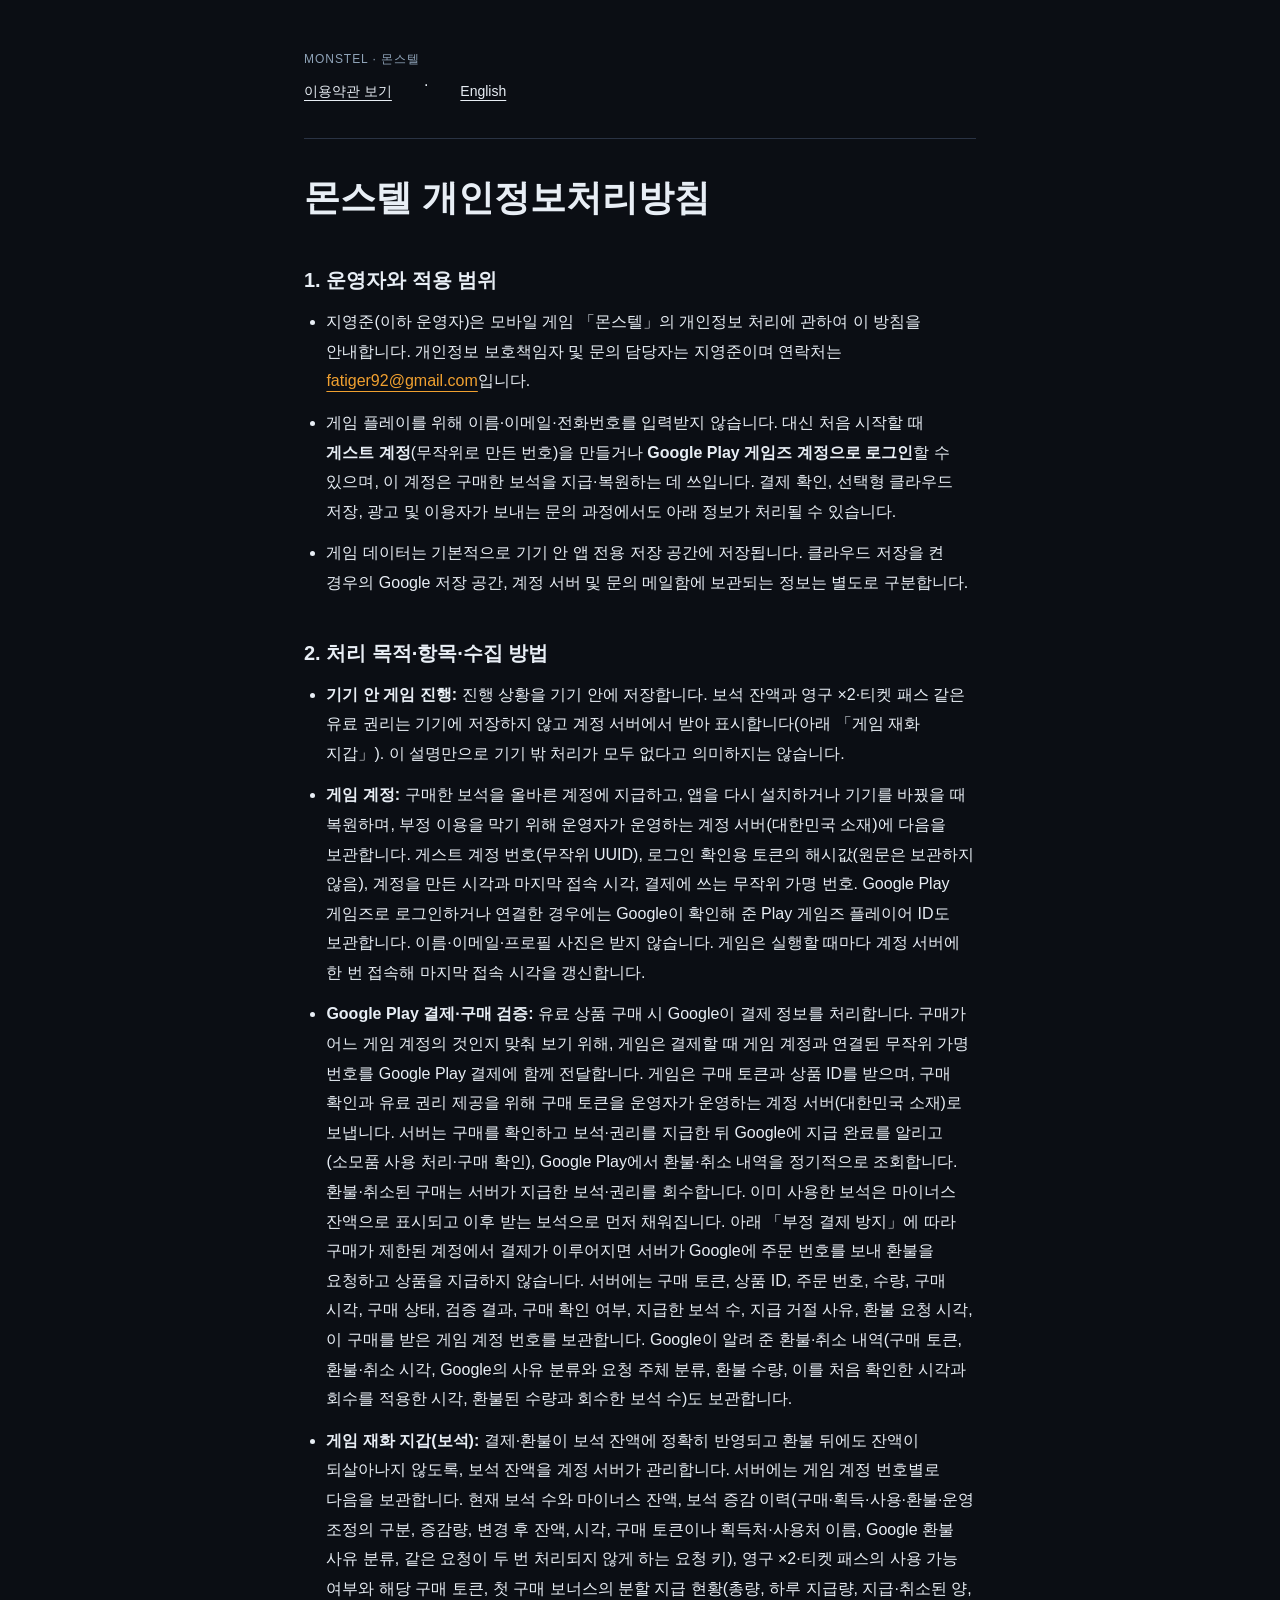
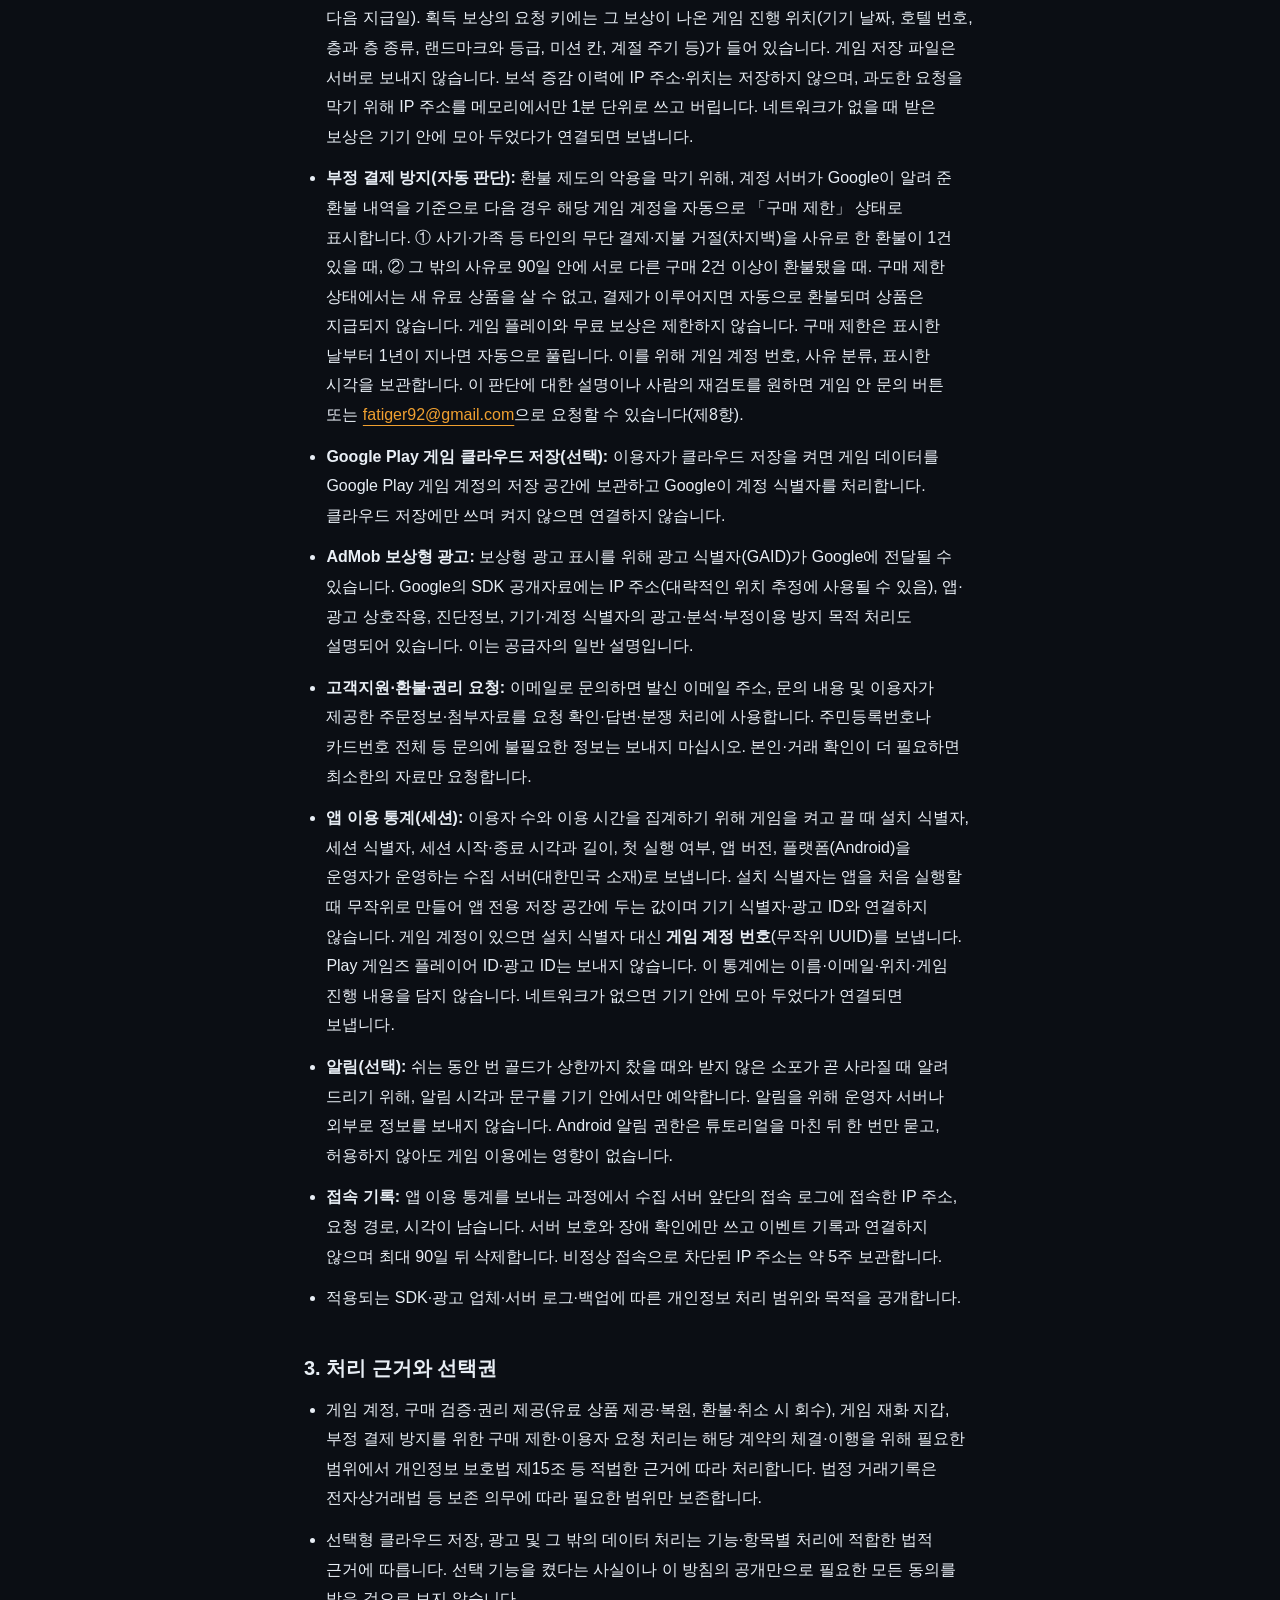
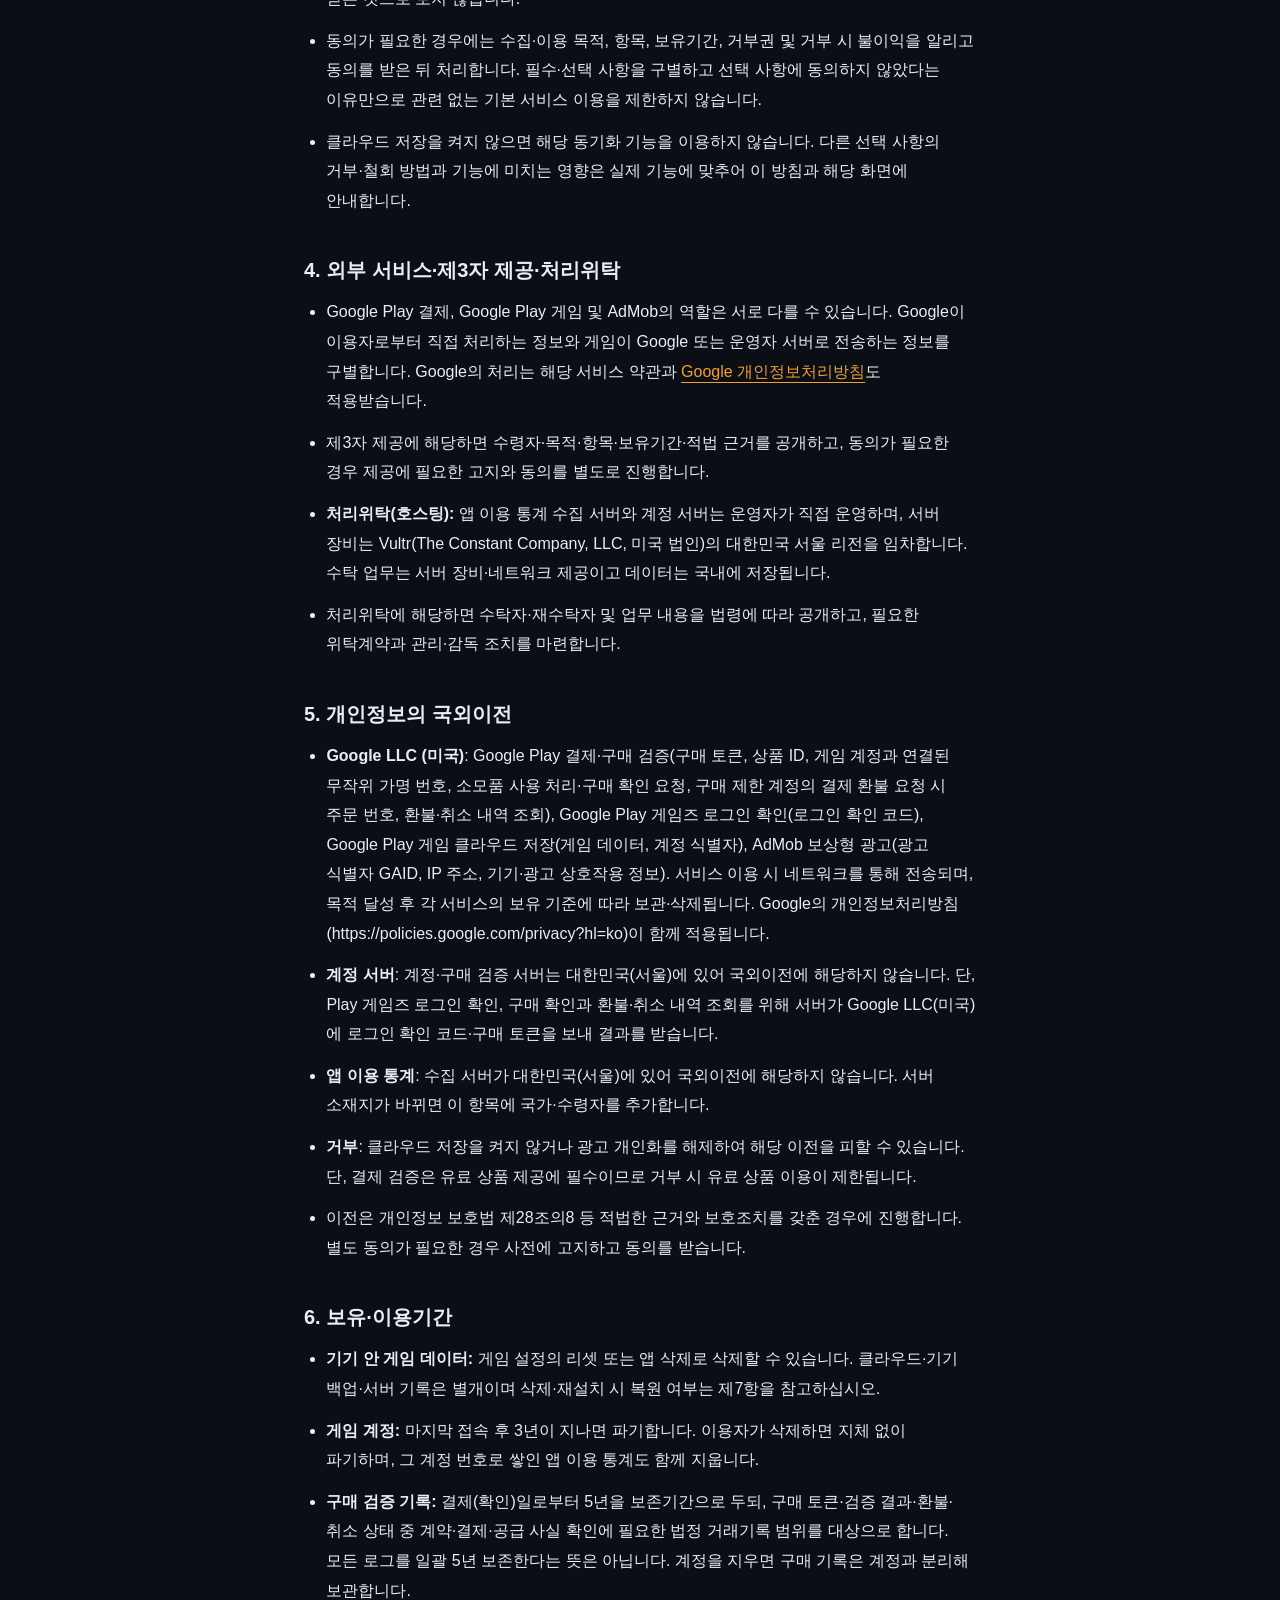
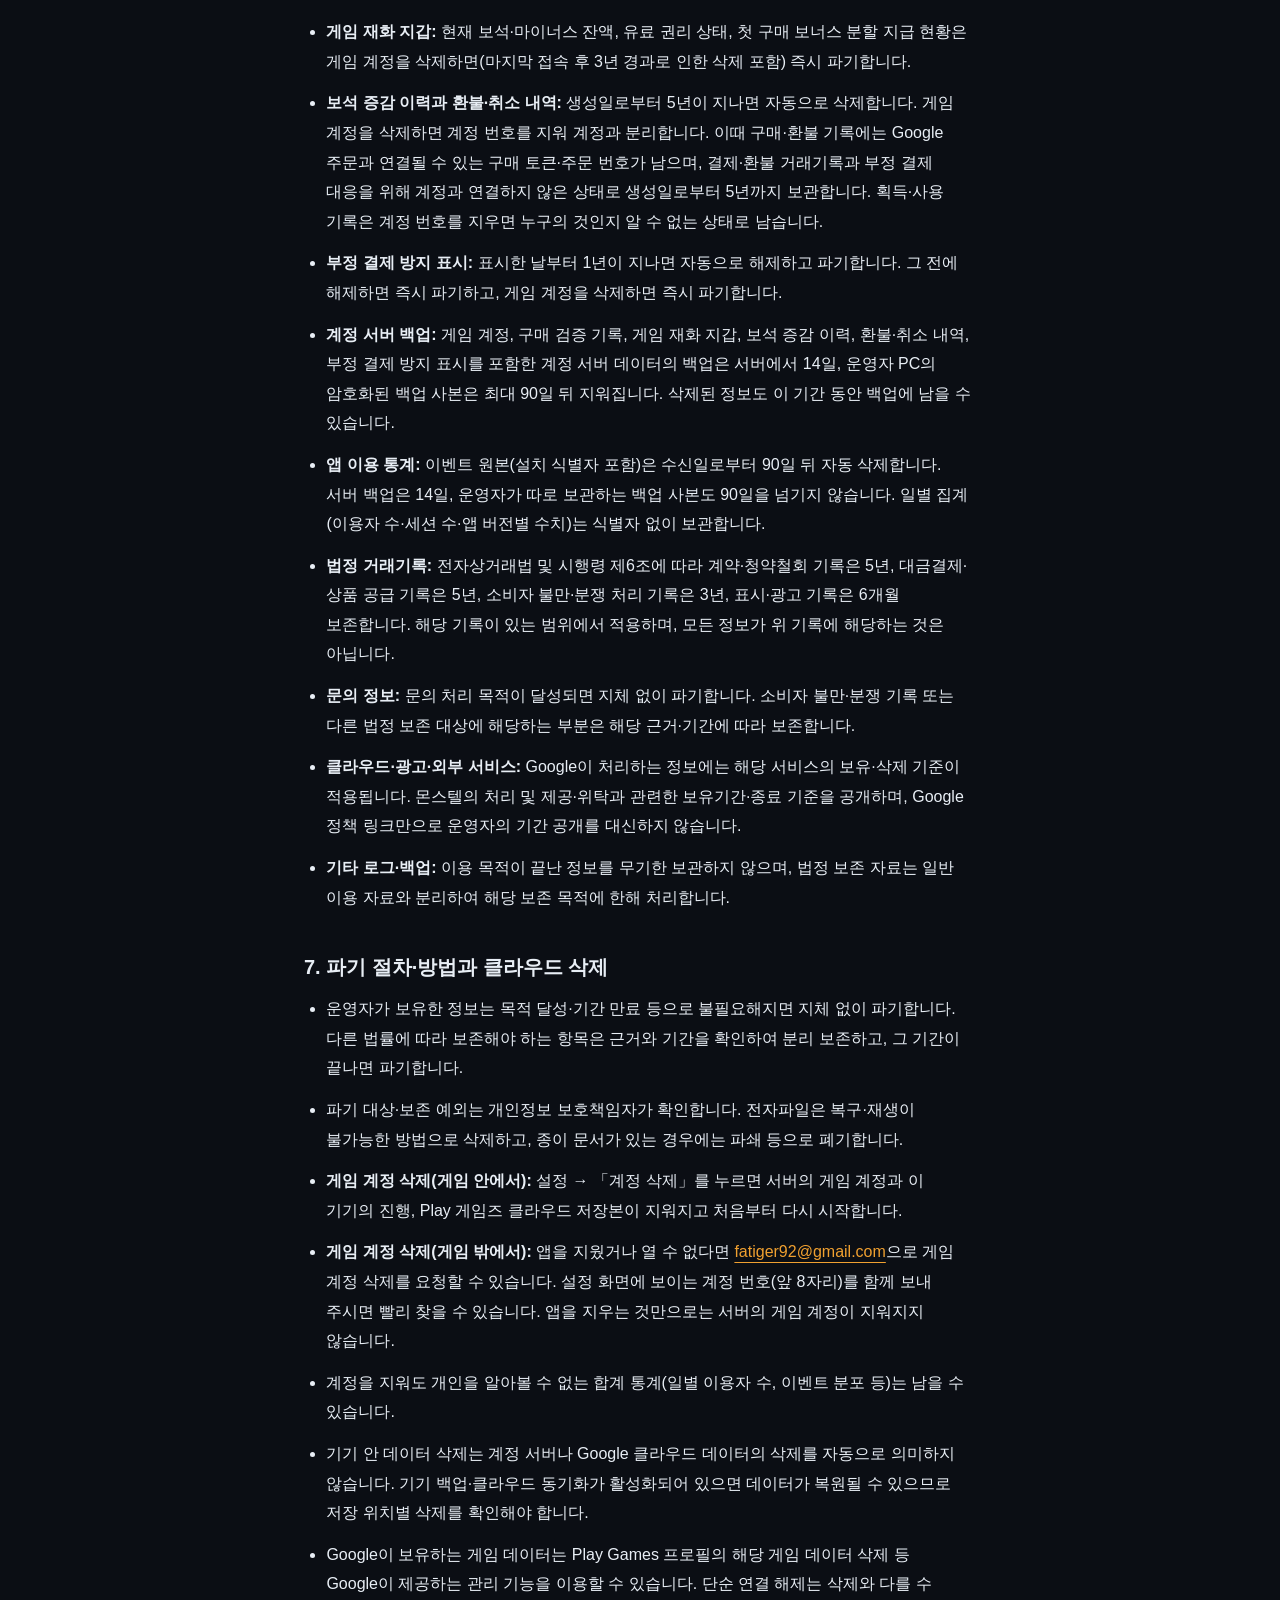
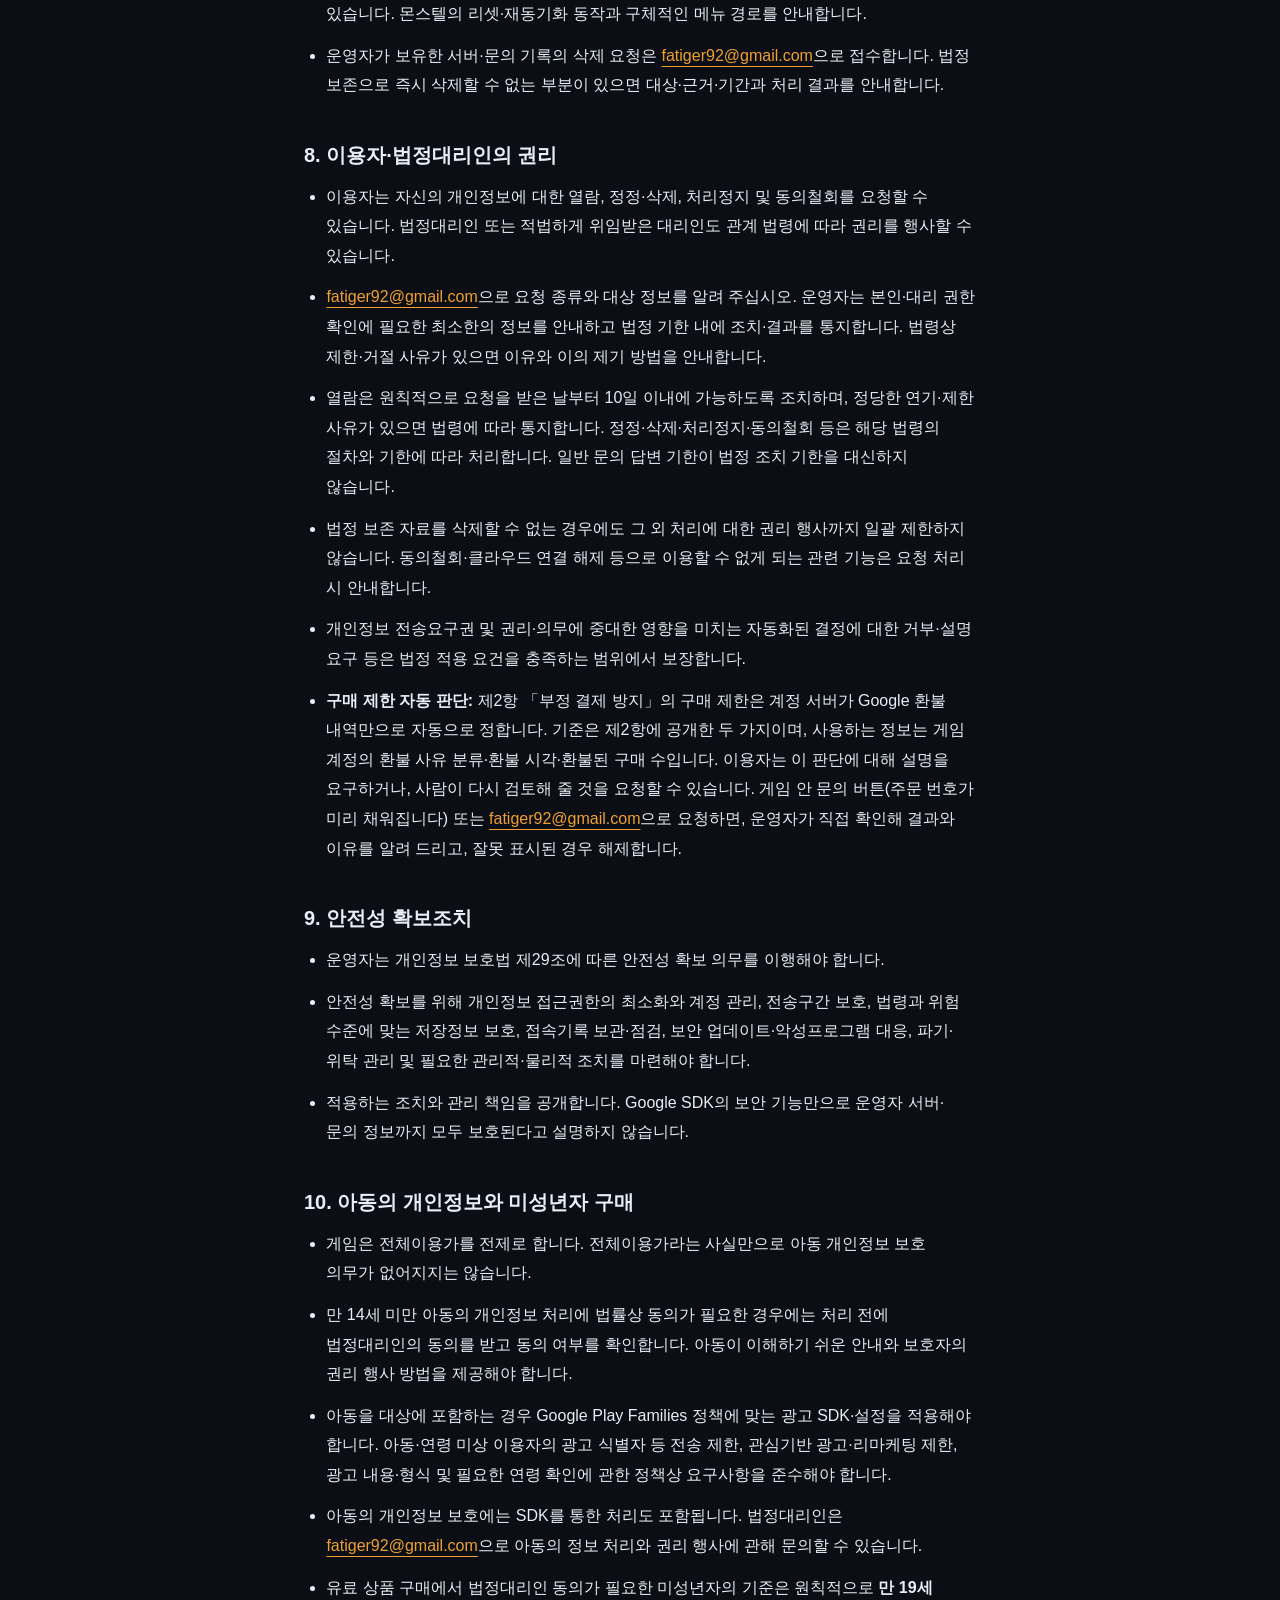
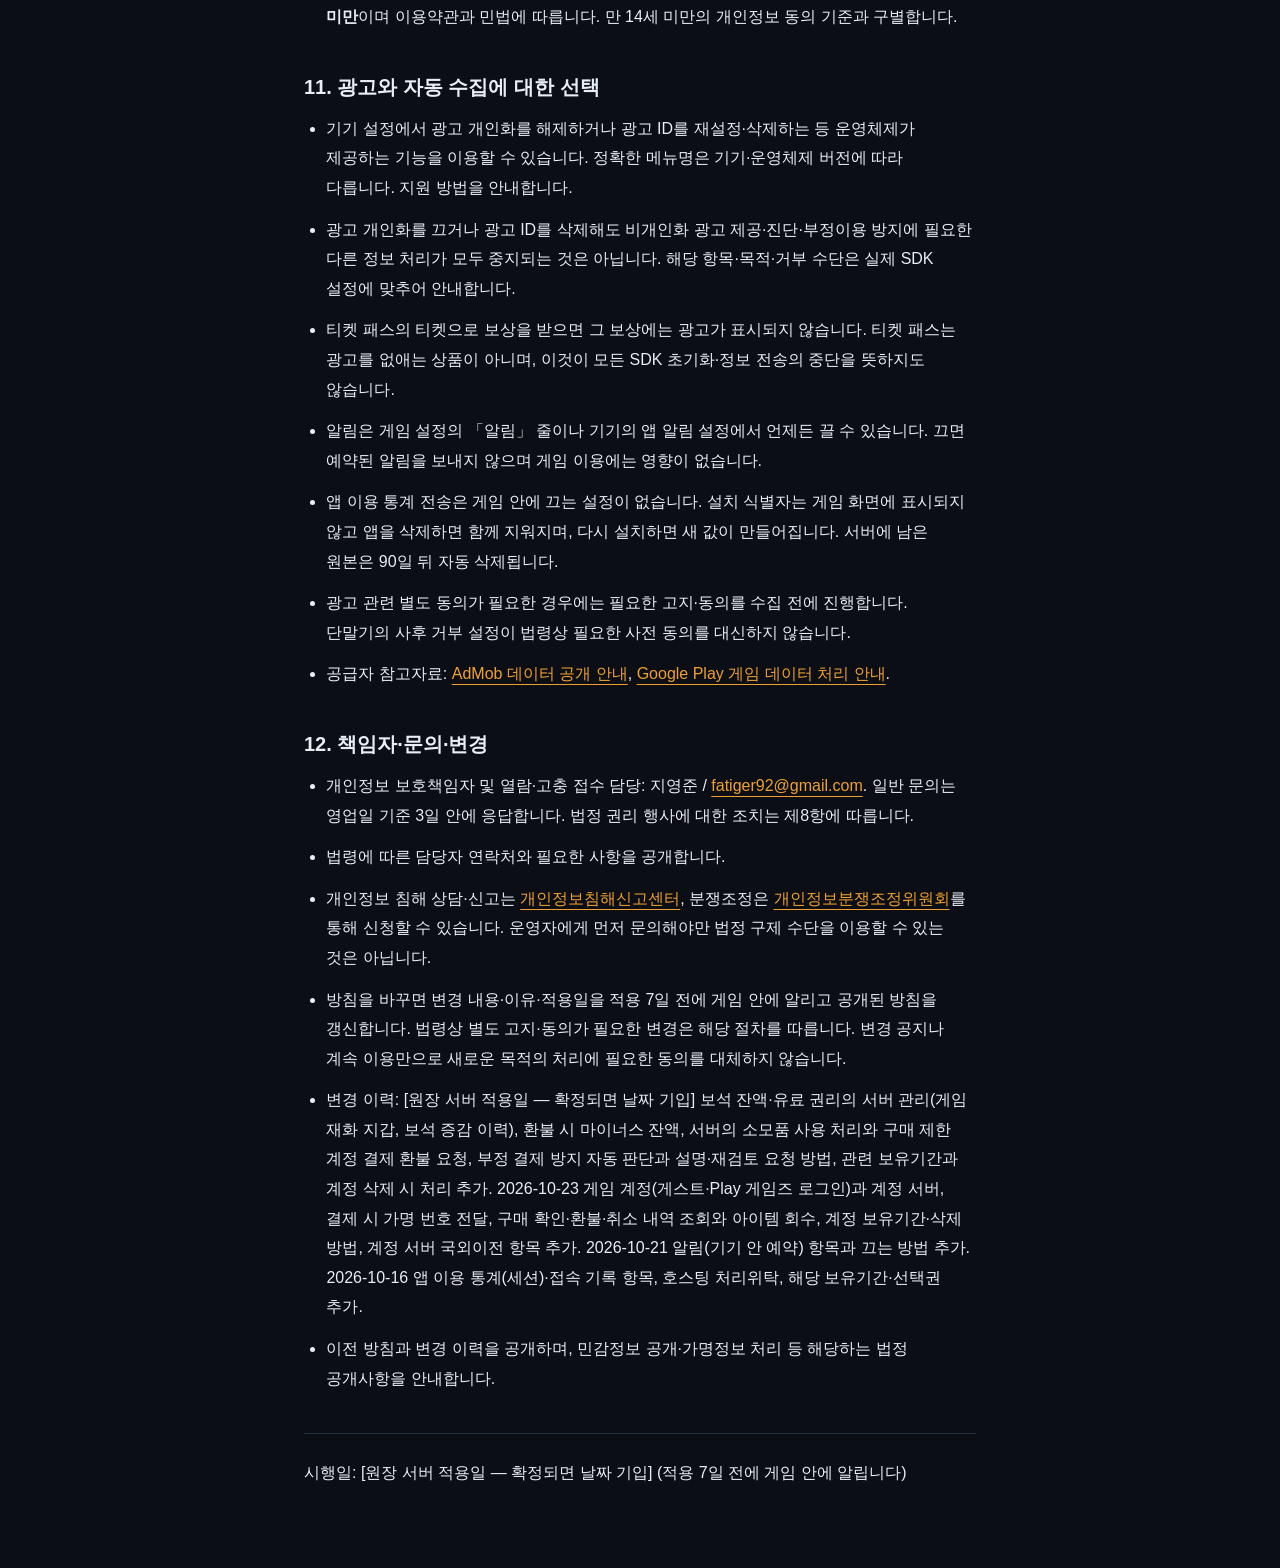
==== commit 404120f9: "monstel: Ticket Pass rename and ticket ad wording in ledger revision Co-Authored-By: Claude Opus 5.5" ====
--- a/monstel/privacy/index.html
+++ b/monstel/privacy/index.html
@@ -25,20 +25,22 @@
 </ul>
 <h2>2. 처리 목적·항목·수집 방법</h2>
 <ul>
-<li><strong>기기 안 게임 진행:</strong> 진행 상황·보석·결제 영수증 기록을 기기 안에 저장하여 게임 진행과 구매 내역을 관리합니다. 이 설명만으로 기기 밖 처리가 모두 없다고 의미하지는 않습니다.</li>
+<li><strong>기기 안 게임 진행:</strong> 진행 상황을 기기 안에 저장합니다. 보석 잔액과 영구 ×2·티켓 패스 같은 유료 권리는 기기에 저장하지 않고 계정 서버에서 받아 표시합니다(아래 「게임 재화 지갑」). 이 설명만으로 기기 밖 처리가 모두 없다고 의미하지는 않습니다.</li>
 <li><strong>게임 계정:</strong> 구매한 보석을 올바른 계정에 지급하고, 앱을 다시 설치하거나 기기를 바꿨을 때 복원하며, 부정 이용을 막기 위해 운영자가 운영하는 계정 서버(대한민국 소재)에 다음을 보관합니다. 게스트 계정 번호(무작위 UUID), 로그인 확인용 토큰의 해시값(원문은 보관하지 않음), 계정을 만든 시각과 마지막 접속 시각, 결제에 쓰는 무작위 가명 번호. Google Play 게임즈로 로그인하거나 연결한 경우에는 Google이 확인해 준 Play 게임즈 플레이어 ID도 보관합니다. 이름·이메일·프로필 사진은 받지 않습니다. 게임은 실행할 때마다 계정 서버에 한 번 접속해 마지막 접속 시각을 갱신합니다.</li>
-<li><strong>Google Play 결제·구매 검증:</strong> 유료 상품 구매 시 Google이 결제 정보를 처리합니다. 구매가 어느 게임 계정의 것인지 맞춰 보기 위해, 게임은 결제할 때 게임 계정과 연결된 무작위 가명 번호를 Google Play 결제에 함께 전달합니다. 게임은 구매 토큰과 상품 ID를 받으며, 구매 확인과 유료 권리 제공을 위해 구매 토큰을 운영자가 운영하는 계정 서버(대한민국 소재)로 보냅니다. 서버는 구매를 확인한 뒤 Google에 지급 완료를 알리고(구매 확인), 하루 한 번 Google Play에서 환불·취소 내역을 조회합니다. 환불·취소된 구매는 게임이 지급한 아이템을 회수합니다. 서버에는 구매 토큰, 상품 ID, 주문 번호, 구매 시각, 구매 상태, 검증 결과, 구매 확인 여부, 환불·취소 시각·사유, 아이템 회수 확인 시각, 이 구매를 받은 게임 계정 번호를 보관합니다.</li>
+<li><strong>Google Play 결제·구매 검증:</strong> 유료 상품 구매 시 Google이 결제 정보를 처리합니다. 구매가 어느 게임 계정의 것인지 맞춰 보기 위해, 게임은 결제할 때 게임 계정과 연결된 무작위 가명 번호를 Google Play 결제에 함께 전달합니다. 게임은 구매 토큰과 상품 ID를 받으며, 구매 확인과 유료 권리 제공을 위해 구매 토큰을 운영자가 운영하는 계정 서버(대한민국 소재)로 보냅니다. 서버는 구매를 확인하고 보석·권리를 지급한 뒤 Google에 지급 완료를 알리고(소모품 사용 처리·구매 확인), Google Play에서 환불·취소 내역을 정기적으로 조회합니다. 환불·취소된 구매는 서버가 지급한 보석·권리를 회수합니다. 이미 사용한 보석은 마이너스 잔액으로 표시되고 이후 받는 보석으로 먼저 채워집니다. 아래 「부정 결제 방지」에 따라 구매가 제한된 계정에서 결제가 이루어지면 서버가 Google에 주문 번호를 보내 환불을 요청하고 상품을 지급하지 않습니다. 서버에는 구매 토큰, 상품 ID, 주문 번호, 수량, 구매 시각, 구매 상태, 검증 결과, 구매 확인 여부, 지급한 보석 수, 지급 거절 사유, 환불 요청 시각, 이 구매를 받은 게임 계정 번호를 보관합니다. Google이 알려 준 환불·취소 내역(구매 토큰, 환불·취소 시각, Google의 사유 분류와 요청 주체 분류, 환불 수량, 이를 처음 확인한 시각과 회수를 적용한 시각, 환불된 수량과 회수한 보석 수)도 보관합니다.</li>
+<li><strong>게임 재화 지갑(보석):</strong> 결제·환불이 보석 잔액에 정확히 반영되고 환불 뒤에도 잔액이 되살아나지 않도록, 보석 잔액을 계정 서버가 관리합니다. 서버에는 게임 계정 번호별로 다음을 보관합니다. 현재 보석 수와 마이너스 잔액, 보석 증감 이력(구매·획득·사용·환불·운영 조정의 구분, 증감량, 변경 후 잔액, 시각, 구매 토큰이나 획득처·사용처 이름, Google 환불 사유 분류, 같은 요청이 두 번 처리되지 않게 하는 요청 키), 영구 ×2·티켓 패스의 사용 가능 여부와 해당 구매 토큰, 첫 구매 보너스의 분할 지급 현황(총량, 하루 지급량, 지급·취소된 양, 다음 지급일). 획득 보상의 요청 키에는 그 보상이 나온 게임 진행 위치(기기 날짜, 호텔 번호, 층과 층 종류, 랜드마크와 등급, 미션 칸, 계절 주기 등)가 들어 있습니다. 게임 저장 파일은 서버로 보내지 않습니다. 보석 증감 이력에 IP 주소·위치는 저장하지 않으며, 과도한 요청을 막기 위해 IP 주소를 메모리에서만 1분 단위로 쓰고 버립니다. 네트워크가 없을 때 받은 보상은 기기 안에 모아 두었다가 연결되면 보냅니다.</li>
+<li><strong>부정 결제 방지(자동 판단):</strong> 환불 제도의 악용을 막기 위해, 계정 서버가 Google이 알려 준 환불 내역을 기준으로 다음 경우 해당 게임 계정을 자동으로 「구매 제한」 상태로 표시합니다. ① 사기·가족 등 타인의 무단 결제·지불 거절(차지백)을 사유로 한 환불이 1건 있을 때, ② 그 밖의 사유로 90일 안에 서로 다른 구매 2건 이상이 환불됐을 때. 구매 제한 상태에서는 새 유료 상품을 살 수 없고, 결제가 이루어지면 자동으로 환불되며 상품은 지급되지 않습니다. 게임 플레이와 무료 보상은 제한하지 않습니다. 구매 제한은 표시한 날부터 1년이 지나면 자동으로 풀립니다. 이를 위해 게임 계정 번호, 사유 분류, 표시한 시각을 보관합니다. 이 판단에 대한 설명이나 사람의 재검토를 원하면 게임 안 문의 버튼 또는 <a href="mailto:fatiger92@gmail.com">fatiger92@gmail.com</a>으로 요청할 수 있습니다(제8항).</li>
 <li><strong>Google Play 게임 클라우드 저장(선택):</strong> 이용자가 클라우드 저장을 켜면 게임 데이터를 Google Play 게임 계정의 저장 공간에 보관하고 Google이 계정 식별자를 처리합니다. 클라우드 저장에만 쓰며 켜지 않으면 연결하지 않습니다.</li>
 <li><strong>AdMob 보상형 광고:</strong> 보상형 광고 표시를 위해 광고 식별자(GAID)가 Google에 전달될 수 있습니다. Google의 SDK 공개자료에는 IP 주소(대략적인 위치 추정에 사용될 수 있음), 앱·광고 상호작용, 진단정보, 기기·계정 식별자의 광고·분석·부정이용 방지 목적 처리도 설명되어 있습니다. 이는 공급자의 일반 설명입니다.</li>
 <li><strong>고객지원·환불·권리 요청:</strong> 이메일로 문의하면 발신 이메일 주소, 문의 내용 및 이용자가 제공한 주문정보·첨부자료를 요청 확인·답변·분쟁 처리에 사용합니다. 주민등록번호나 카드번호 전체 등 문의에 불필요한 정보는 보내지 마십시오. 본인·거래 확인이 더 필요하면 최소한의 자료만 요청합니다.</li>
-<li><strong>앱 이용 통계(세션):</strong> 이용자 수와 이용 시간을 집계하기 위해 게임을 켜고 끌 때 설치 식별자, 세션 식별자, 세션 시작·종료 시각과 길이, 첫 실행 여부, 앱 버전, 플랫폼(Android)을 운영자가 운영하는 수집 서버(대한민국 소재)로 보냅니다. 설치 식별자는 앱을 처음 실행할 때 무작위로 만들어 앱 전용 저장 공간에 두는 값이며 기기 식별자·광고 ID와 연결하지 않습니다. 게임 계정이 있으면 설치 식별자 대신 <strong>게임 계정 번호</strong>(무작위 UUID)를 보냅니다. Play 게임즈 플레이어 ID·광고 ID는 보내지 않습니다. 이름·이메일·위치·게임 진행 내용은 보내지 않습니다. 네트워크가 없으면 기기 안에 모아 두었다가 연결되면 보냅니다.</li>
+<li><strong>앱 이용 통계(세션):</strong> 이용자 수와 이용 시간을 집계하기 위해 게임을 켜고 끌 때 설치 식별자, 세션 식별자, 세션 시작·종료 시각과 길이, 첫 실행 여부, 앱 버전, 플랫폼(Android)을 운영자가 운영하는 수집 서버(대한민국 소재)로 보냅니다. 설치 식별자는 앱을 처음 실행할 때 무작위로 만들어 앱 전용 저장 공간에 두는 값이며 기기 식별자·광고 ID와 연결하지 않습니다. 게임 계정이 있으면 설치 식별자 대신 <strong>게임 계정 번호</strong>(무작위 UUID)를 보냅니다. Play 게임즈 플레이어 ID·광고 ID는 보내지 않습니다. 이 통계에는 이름·이메일·위치·게임 진행 내용을 담지 않습니다. 네트워크가 없으면 기기 안에 모아 두었다가 연결되면 보냅니다.</li>
 <li><strong>알림(선택):</strong> 쉬는 동안 번 골드가 상한까지 찼을 때와 받지 않은 소포가 곧 사라질 때 알려 드리기 위해, 알림 시각과 문구를 기기 안에서만 예약합니다. 알림을 위해 운영자 서버나 외부로 정보를 보내지 않습니다. Android 알림 권한은 튜토리얼을 마친 뒤 한 번만 묻고, 허용하지 않아도 게임 이용에는 영향이 없습니다.</li>
 <li><strong>접속 기록:</strong> 앱 이용 통계를 보내는 과정에서 수집 서버 앞단의 접속 로그에 접속한 IP 주소, 요청 경로, 시각이 남습니다. 서버 보호와 장애 확인에만 쓰고 이벤트 기록과 연결하지 않으며 최대 90일 뒤 삭제합니다. 비정상 접속으로 차단된 IP 주소는 약 5주 보관합니다.</li>
 <li>적용되는 SDK·광고 업체·서버 로그·백업에 따른 개인정보 처리 범위와 목적을 공개합니다.</li>
 </ul>
 <h2>3. 처리 근거와 선택권</h2>
 <ul>
-<li>게임 계정, 구매 검증·권리 제공(유료 상품 제공·복원, 환불·취소 시 회수)·이용자 요청 처리는 해당 계약의 체결·이행을 위해 필요한 범위에서 개인정보 보호법 제15조 등 적법한 근거에 따라 처리합니다. 법정 거래기록은 전자상거래법 등 보존 의무에 따라 필요한 범위만 보존합니다.</li>
+<li>게임 계정, 구매 검증·권리 제공(유료 상품 제공·복원, 환불·취소 시 회수), 게임 재화 지갑, 부정 결제 방지를 위한 구매 제한·이용자 요청 처리는 해당 계약의 체결·이행을 위해 필요한 범위에서 개인정보 보호법 제15조 등 적법한 근거에 따라 처리합니다. 법정 거래기록은 전자상거래법 등 보존 의무에 따라 필요한 범위만 보존합니다.</li>
 <li>선택형 클라우드 저장, 광고 및 그 밖의 데이터 처리는 기능·항목별 처리에 적합한 법적 근거에 따릅니다. 선택 기능을 켰다는 사실이나 이 방침의 공개만으로 필요한 모든 동의를 받은 것으로 보지 않습니다.</li>
 <li>동의가 필요한 경우에는 수집·이용 목적, 항목, 보유기간, 거부권 및 거부 시 불이익을 알리고 동의를 받은 뒤 처리합니다. 필수·선택 사항을 구별하고 선택 사항에 동의하지 않았다는 이유만으로 관련 없는 기본 서비스 이용을 제한하지 않습니다.</li>
 <li>클라우드 저장을 켜지 않으면 해당 동기화 기능을 이용하지 않습니다. 다른 선택 사항의 거부·철회 방법과 기능에 미치는 영향은 실제 기능에 맞추어 이 방침과 해당 화면에 안내합니다.</li>
@@ -52,7 +54,7 @@
 </ul>
 <h2>5. 개인정보의 국외이전</h2>
 <ul>
-<li><strong>Google LLC (미국)</strong>: Google Play 결제·구매 검증(구매 토큰, 상품 ID, 게임 계정과 연결된 무작위 가명 번호, 구매 확인 요청, 환불·취소 내역 조회), Google Play 게임즈 로그인 확인(로그인 확인 코드), Google Play 게임 클라우드 저장(게임 데이터, 계정 식별자), AdMob 보상형 광고(광고 식별자 GAID, IP 주소, 기기·광고 상호작용 정보). 서비스 이용 시 네트워크를 통해 전송되며, 목적 달성 후 각 서비스의 보유 기준에 따라 보관·삭제됩니다. Google의 개인정보처리방침(https://policies.google.com/privacy?hl=ko)이 함께 적용됩니다.</li>
+<li><strong>Google LLC (미국)</strong>: Google Play 결제·구매 검증(구매 토큰, 상품 ID, 게임 계정과 연결된 무작위 가명 번호, 소모품 사용 처리·구매 확인 요청, 구매 제한 계정의 결제 환불 요청 시 주문 번호, 환불·취소 내역 조회), Google Play 게임즈 로그인 확인(로그인 확인 코드), Google Play 게임 클라우드 저장(게임 데이터, 계정 식별자), AdMob 보상형 광고(광고 식별자 GAID, IP 주소, 기기·광고 상호작용 정보). 서비스 이용 시 네트워크를 통해 전송되며, 목적 달성 후 각 서비스의 보유 기준에 따라 보관·삭제됩니다. Google의 개인정보처리방침(https://policies.google.com/privacy?hl=ko)이 함께 적용됩니다.</li>
 <li><strong>계정 서버</strong>: 계정·구매 검증 서버는 대한민국(서울)에 있어 국외이전에 해당하지 않습니다. 단, Play 게임즈 로그인 확인, 구매 확인과 환불·취소 내역 조회를 위해 서버가 Google LLC(미국)에 로그인 확인 코드·구매 토큰을 보내 결과를 받습니다.</li>
 <li><strong>앱 이용 통계</strong>: 수집 서버가 대한민국(서울)에 있어 국외이전에 해당하지 않습니다. 서버 소재지가 바뀌면 이 항목에 국가·수령자를 추가합니다.</li>
 <li><strong>거부</strong>: 클라우드 저장을 켜지 않거나 광고 개인화를 해제하여 해당 이전을 피할 수 있습니다. 단, 결제 검증은 유료 상품 제공에 필수이므로 거부 시 유료 상품 이용이 제한됩니다.</li>
@@ -63,7 +65,10 @@
 <li><strong>기기 안 게임 데이터:</strong> 게임 설정의 리셋 또는 앱 삭제로 삭제할 수 있습니다. 클라우드·기기 백업·서버 기록은 별개이며 삭제·재설치 시 복원 여부는 제7항을 참고하십시오.</li>
 <li><strong>게임 계정:</strong> 마지막 접속 후 3년이 지나면 파기합니다. 이용자가 삭제하면 지체 없이 파기하며, 그 계정 번호로 쌓인 앱 이용 통계도 함께 지웁니다.</li>
 <li><strong>구매 검증 기록:</strong> 결제(확인)일로부터 5년을 보존기간으로 두되, 구매 토큰·검증 결과·환불·취소 상태 중 계약·결제·공급 사실 확인에 필요한 법정 거래기록 범위를 대상으로 합니다. 모든 로그를 일괄 5년 보존한다는 뜻은 아닙니다. 계정을 지우면 구매 기록은 계정과 분리해 보관합니다.</li>
-<li><strong>계정 서버 백업:</strong> 서버 백업은 14일, 운영자 PC의 백업 사본은 최대 90일 뒤 지워집니다. 삭제된 정보도 이 기간 동안 백업에 남을 수 있습니다.</li>
+<li><strong>게임 재화 지갑:</strong> 현재 보석·마이너스 잔액, 유료 권리 상태, 첫 구매 보너스 분할 지급 현황은 게임 계정을 삭제하면(마지막 접속 후 3년 경과로 인한 삭제 포함) 즉시 파기합니다.</li>
+<li><strong>보석 증감 이력과 환불·취소 내역:</strong> 생성일로부터 5년이 지나면 자동으로 삭제합니다. 게임 계정을 삭제하면 계정 번호를 지워 계정과 분리합니다. 이때 구매·환불 기록에는 Google 주문과 연결될 수 있는 구매 토큰·주문 번호가 남으며, 결제·환불 거래기록과 부정 결제 대응을 위해 계정과 연결하지 않은 상태로 생성일로부터 5년까지 보관합니다. 획득·사용 기록은 계정 번호를 지우면 누구의 것인지 알 수 없는 상태로 남습니다.</li>
+<li><strong>부정 결제 방지 표시:</strong> 표시한 날부터 1년이 지나면 자동으로 해제하고 파기합니다. 그 전에 해제하면 즉시 파기하고, 게임 계정을 삭제하면 즉시 파기합니다.</li>
+<li><strong>계정 서버 백업:</strong> 게임 계정, 구매 검증 기록, 게임 재화 지갑, 보석 증감 이력, 환불·취소 내역, 부정 결제 방지 표시를 포함한 계정 서버 데이터의 백업은 서버에서 14일, 운영자 PC의 암호화된 백업 사본은 최대 90일 뒤 지워집니다. 삭제된 정보도 이 기간 동안 백업에 남을 수 있습니다.</li>
 <li><strong>앱 이용 통계:</strong> 이벤트 원본(설치 식별자 포함)은 수신일로부터 90일 뒤 자동 삭제합니다. 서버 백업은 14일, 운영자가 따로 보관하는 백업 사본도 90일을 넘기지 않습니다. 일별 집계(이용자 수·세션 수·앱 버전별 수치)는 식별자 없이 보관합니다.</li>
 <li><strong>법정 거래기록:</strong> 전자상거래법 및 시행령 제6조에 따라 계약·청약철회 기록은 5년, 대금결제·상품 공급 기록은 5년, 소비자 불만·분쟁 처리 기록은 3년, 표시·광고 기록은 6개월 보존합니다. 해당 기록이 있는 범위에서 적용하며, 모든 정보가 위 기록에 해당하는 것은 아닙니다.</li>
 <li><strong>문의 정보:</strong> 문의 처리 목적이 달성되면 지체 없이 파기합니다. 소비자 불만·분쟁 기록 또는 다른 법정 보존 대상에 해당하는 부분은 해당 근거·기간에 따라 보존합니다.</li>
@@ -88,6 +93,7 @@
 <li>열람은 원칙적으로 요청을 받은 날부터 10일 이내에 가능하도록 조치하며, 정당한 연기·제한 사유가 있으면 법령에 따라 통지합니다. 정정·삭제·처리정지·동의철회 등은 해당 법령의 절차와 기한에 따라 처리합니다. 일반 문의 답변 기한이 법정 조치 기한을 대신하지 않습니다.</li>
 <li>법정 보존 자료를 삭제할 수 없는 경우에도 그 외 처리에 대한 권리 행사까지 일괄 제한하지 않습니다. 동의철회·클라우드 연결 해제 등으로 이용할 수 없게 되는 관련 기능은 요청 처리 시 안내합니다.</li>
 <li>개인정보 전송요구권 및 권리·의무에 중대한 영향을 미치는 자동화된 결정에 대한 거부·설명 요구 등은 법정 적용 요건을 충족하는 범위에서 보장합니다.</li>
+<li><strong>구매 제한 자동 판단:</strong> 제2항 「부정 결제 방지」의 구매 제한은 계정 서버가 Google 환불 내역만으로 자동으로 정합니다. 기준은 제2항에 공개한 두 가지이며, 사용하는 정보는 게임 계정의 환불 사유 분류·환불 시각·환불된 구매 수입니다. 이용자는 이 판단에 대해 설명을 요구하거나, 사람이 다시 검토해 줄 것을 요청할 수 있습니다. 게임 안 문의 버튼(주문 번호가 미리 채워집니다) 또는 <a href="mailto:fatiger92@gmail.com">fatiger92@gmail.com</a>으로 요청하면, 운영자가 직접 확인해 결과와 이유를 알려 드리고, 잘못 표시된 경우 해제합니다.</li>
 </ul>
 <h2>9. 안전성 확보조치</h2>
 <ul>
@@ -119,10 +125,10 @@
 <li>법령에 따른 담당자 연락처와 필요한 사항을 공개합니다.</li>
 <li>개인정보 침해 상담·신고는 <a href="https://privacy.kisa.or.kr/">개인정보침해신고센터</a>, 분쟁조정은 <a href="https://www.kopico.go.kr/">개인정보분쟁조정위원회</a>를 통해 신청할 수 있습니다. 운영자에게 먼저 문의해야만 법정 구제 수단을 이용할 수 있는 것은 아닙니다.</li>
 <li>방침을 바꾸면 변경 내용·이유·적용일을 적용 7일 전에 게임 안에 알리고 공개된 방침을 갱신합니다. 법령상 별도 고지·동의가 필요한 변경은 해당 절차를 따릅니다. 변경 공지나 계속 이용만으로 새로운 목적의 처리에 필요한 동의를 대체하지 않습니다.</li>
-<li>변경 이력: 2026-10-23 게임 계정(게스트·Play 게임즈 로그인)과 계정 서버, 결제 시 가명 번호 전달, 구매 확인·환불·취소 내역 조회와 아이템 회수, 계정 보유기간·삭제 방법, 계정 서버 국외이전 항목 추가. 2026-10-21 알림(기기 안 예약) 항목과 끄는 방법 추가. 2026-10-16 앱 이용 통계(세션)·접속 기록 항목, 호스팅 처리위탁, 해당 보유기간·선택권 추가.</li>
+<li>변경 이력: [원장 서버 적용일 — 확정되면 날짜 기입] 보석 잔액·유료 권리의 서버 관리(게임 재화 지갑, 보석 증감 이력), 환불 시 마이너스 잔액, 서버의 소모품 사용 처리와 구매 제한 계정 결제 환불 요청, 부정 결제 방지 자동 판단과 설명·재검토 요청 방법, 관련 보유기간과 계정 삭제 시 처리 추가. 2026-10-23 게임 계정(게스트·Play 게임즈 로그인)과 계정 서버, 결제 시 가명 번호 전달, 구매 확인·환불·취소 내역 조회와 아이템 회수, 계정 보유기간·삭제 방법, 계정 서버 국외이전 항목 추가. 2026-10-21 알림(기기 안 예약) 항목과 끄는 방법 추가. 2026-10-16 앱 이용 통계(세션)·접속 기록 항목, 호스팅 처리위탁, 해당 보유기간·선택권 추가.</li>
 <li>이전 방침과 변경 이력을 공개하며, 민감정보 공개·가명정보 처리 등 해당하는 법정 공개사항을 안내합니다.</li>
 </ul>
-<p>시행일: 2026년 11월 중순 (예정)</p>
+<p>시행일: [원장 서버 적용일 — 확정되면 날짜 기입] (적용 7일 전에 게임 안에 알립니다)</p>
 </main>
 </body>
 </html>
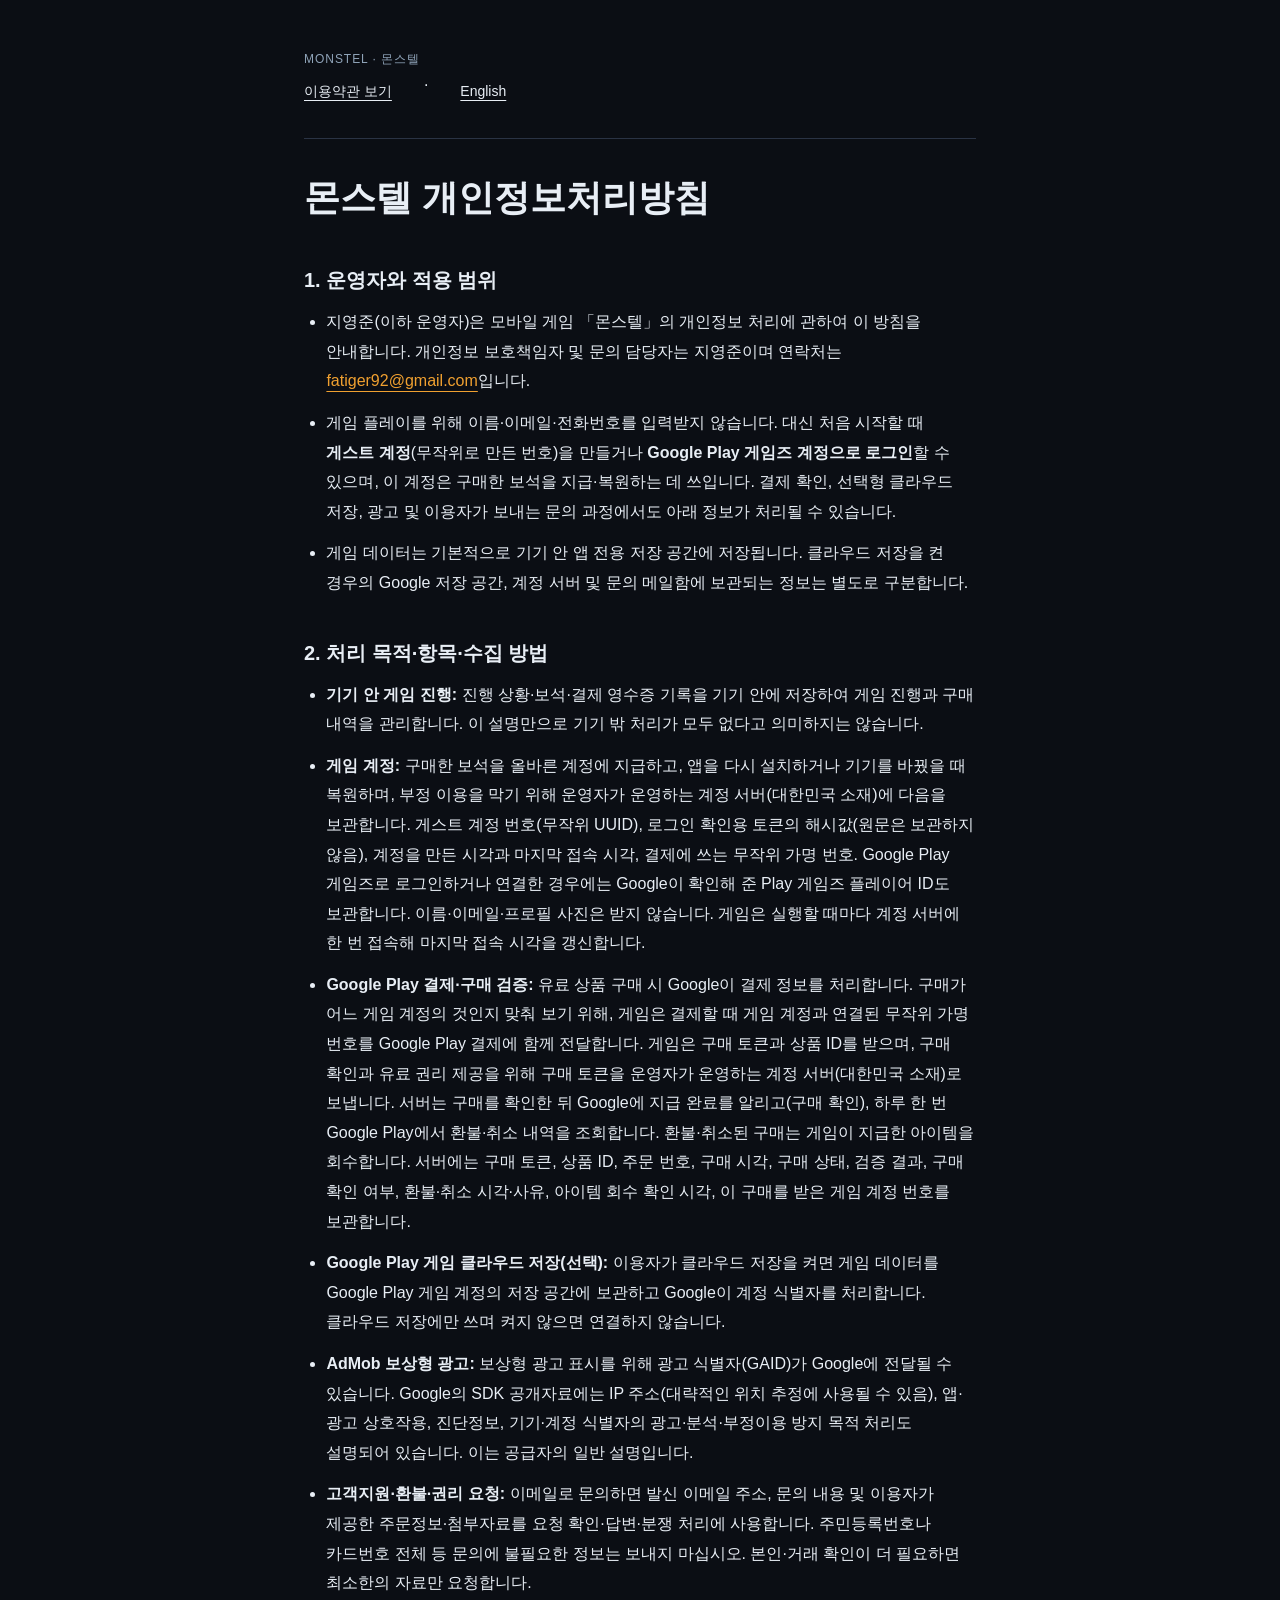
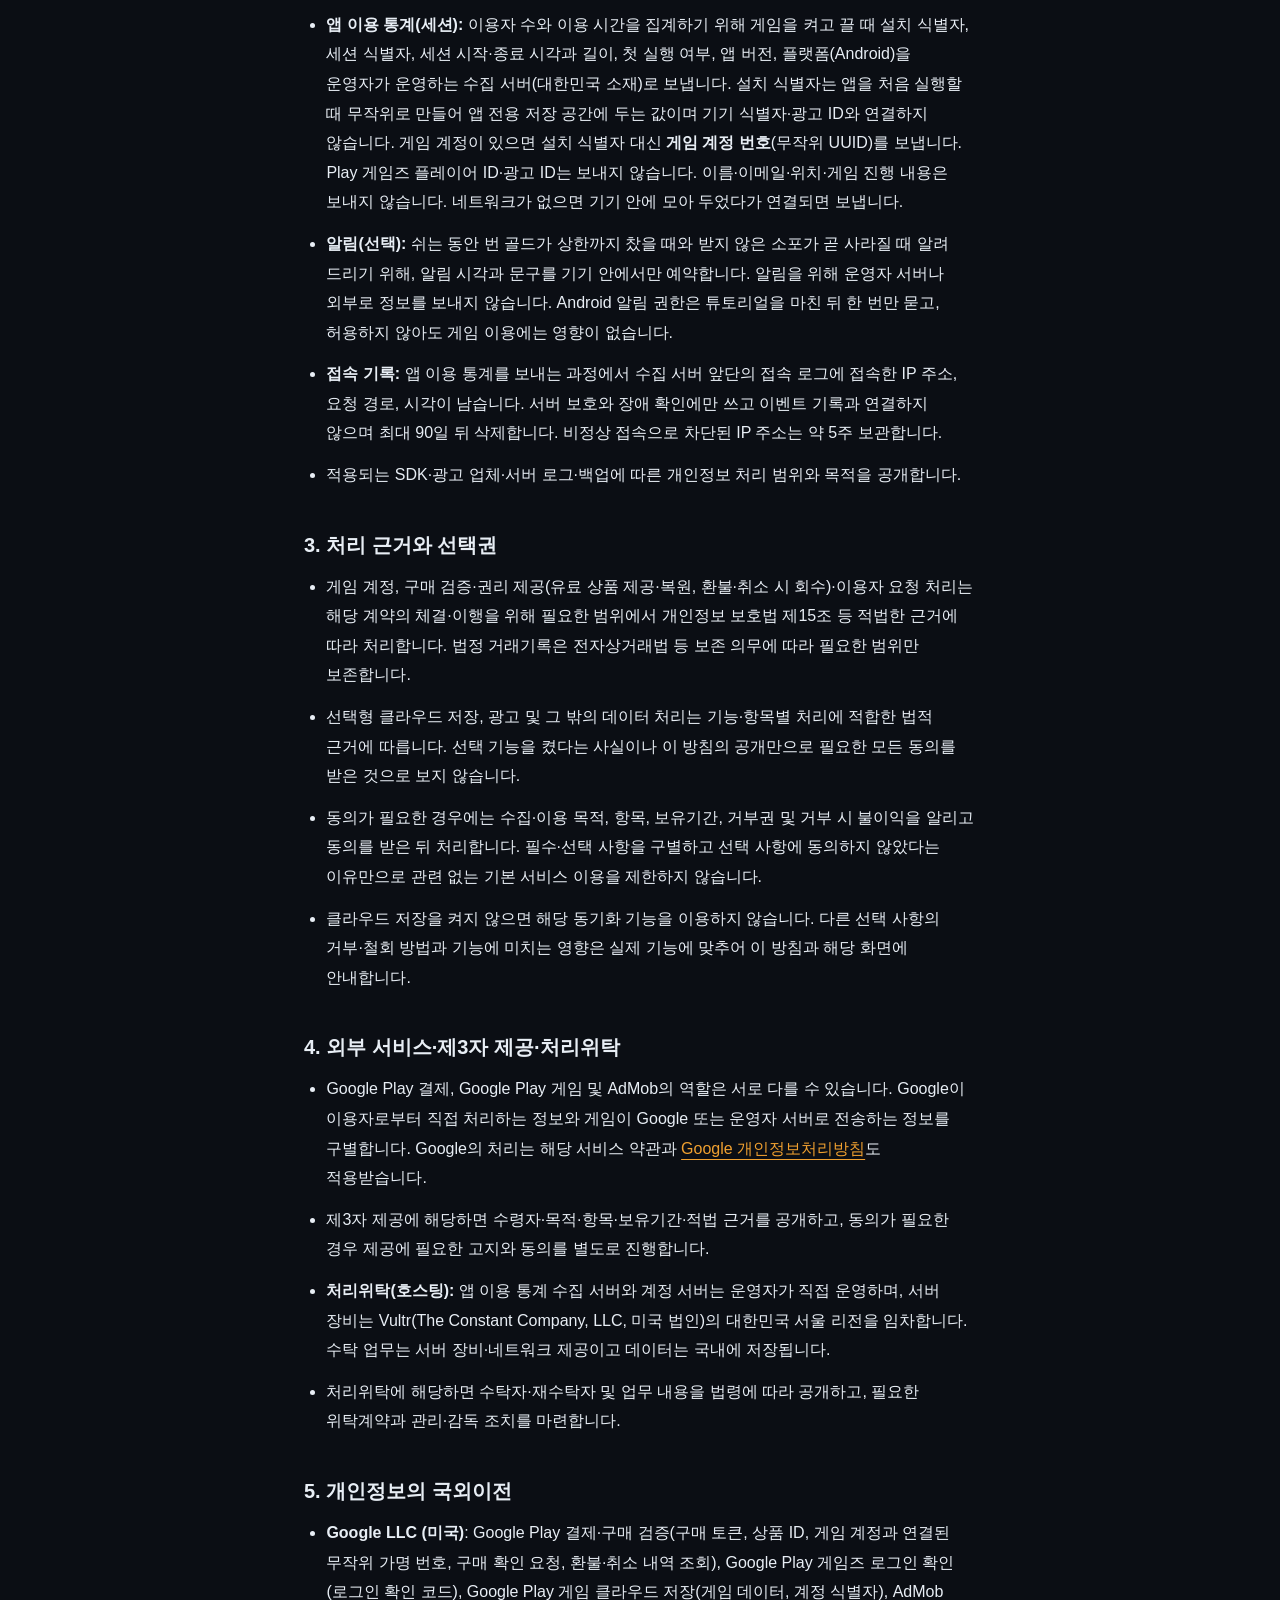
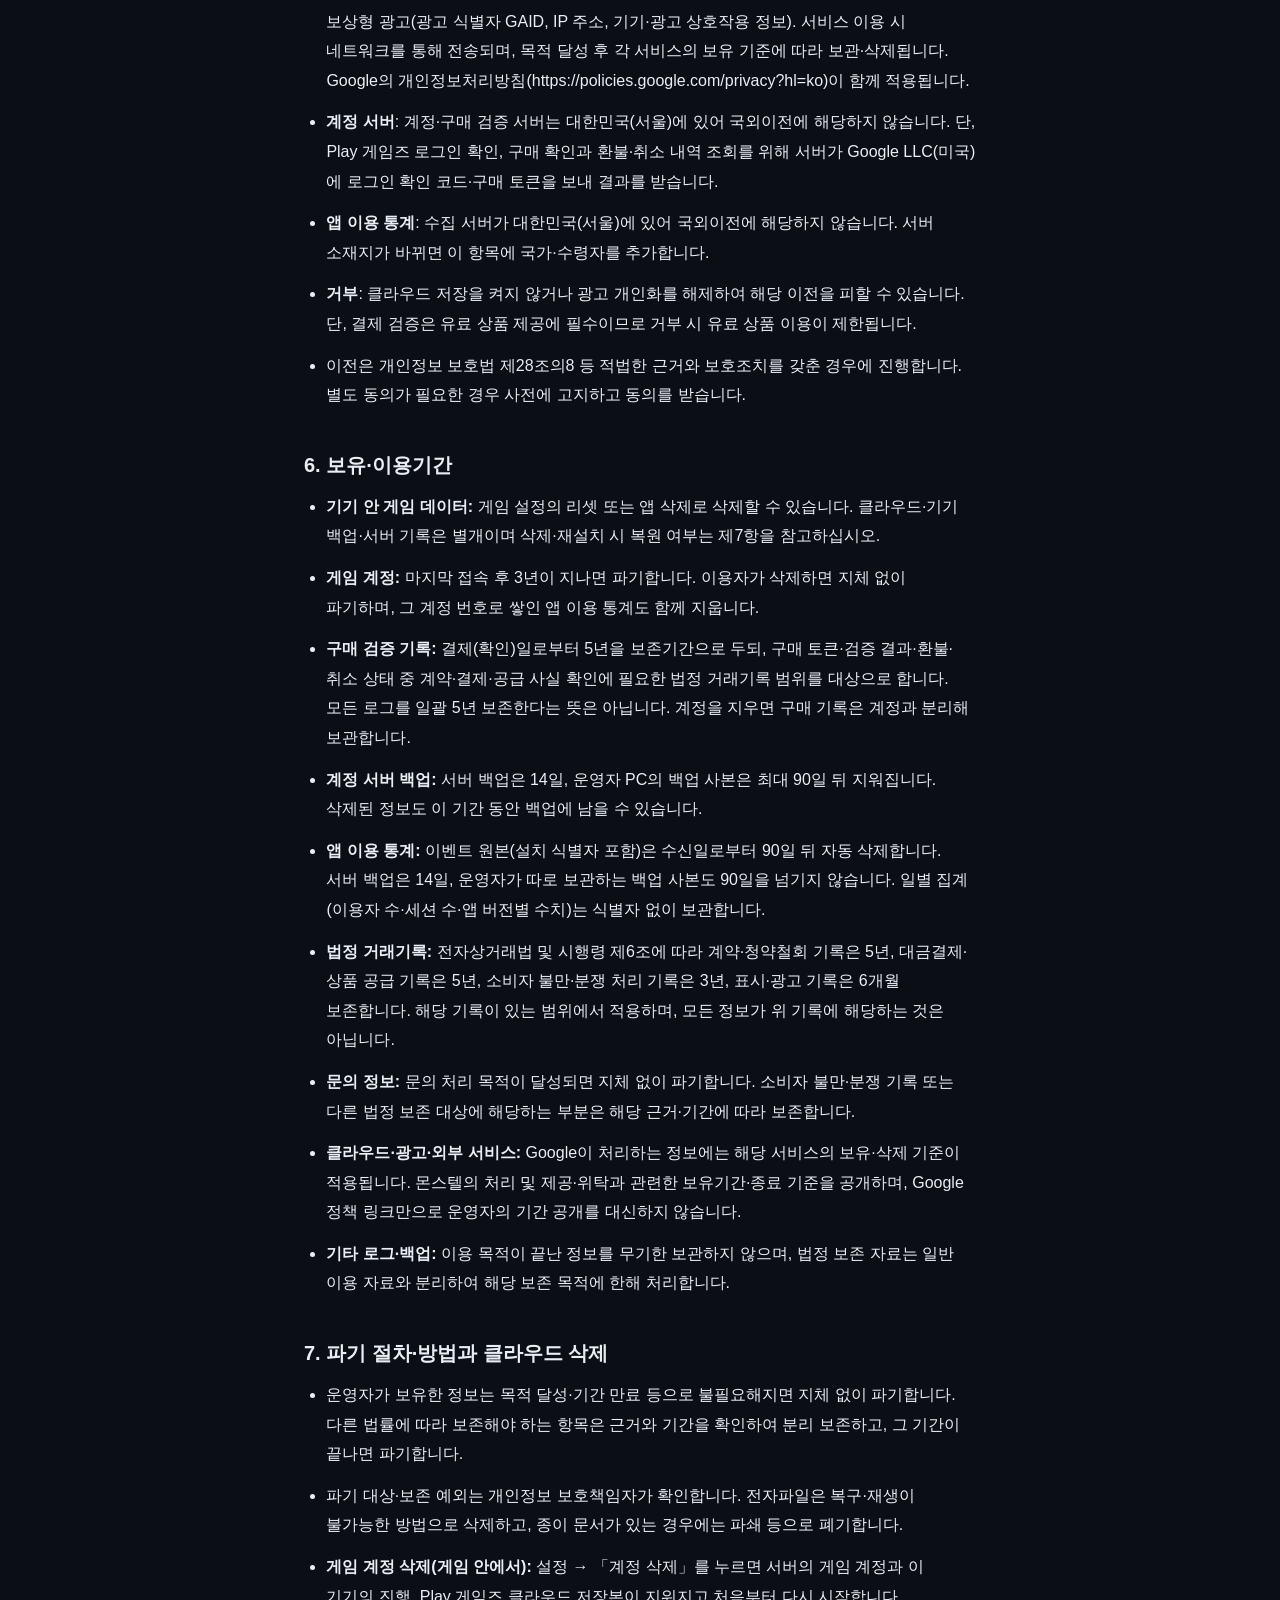
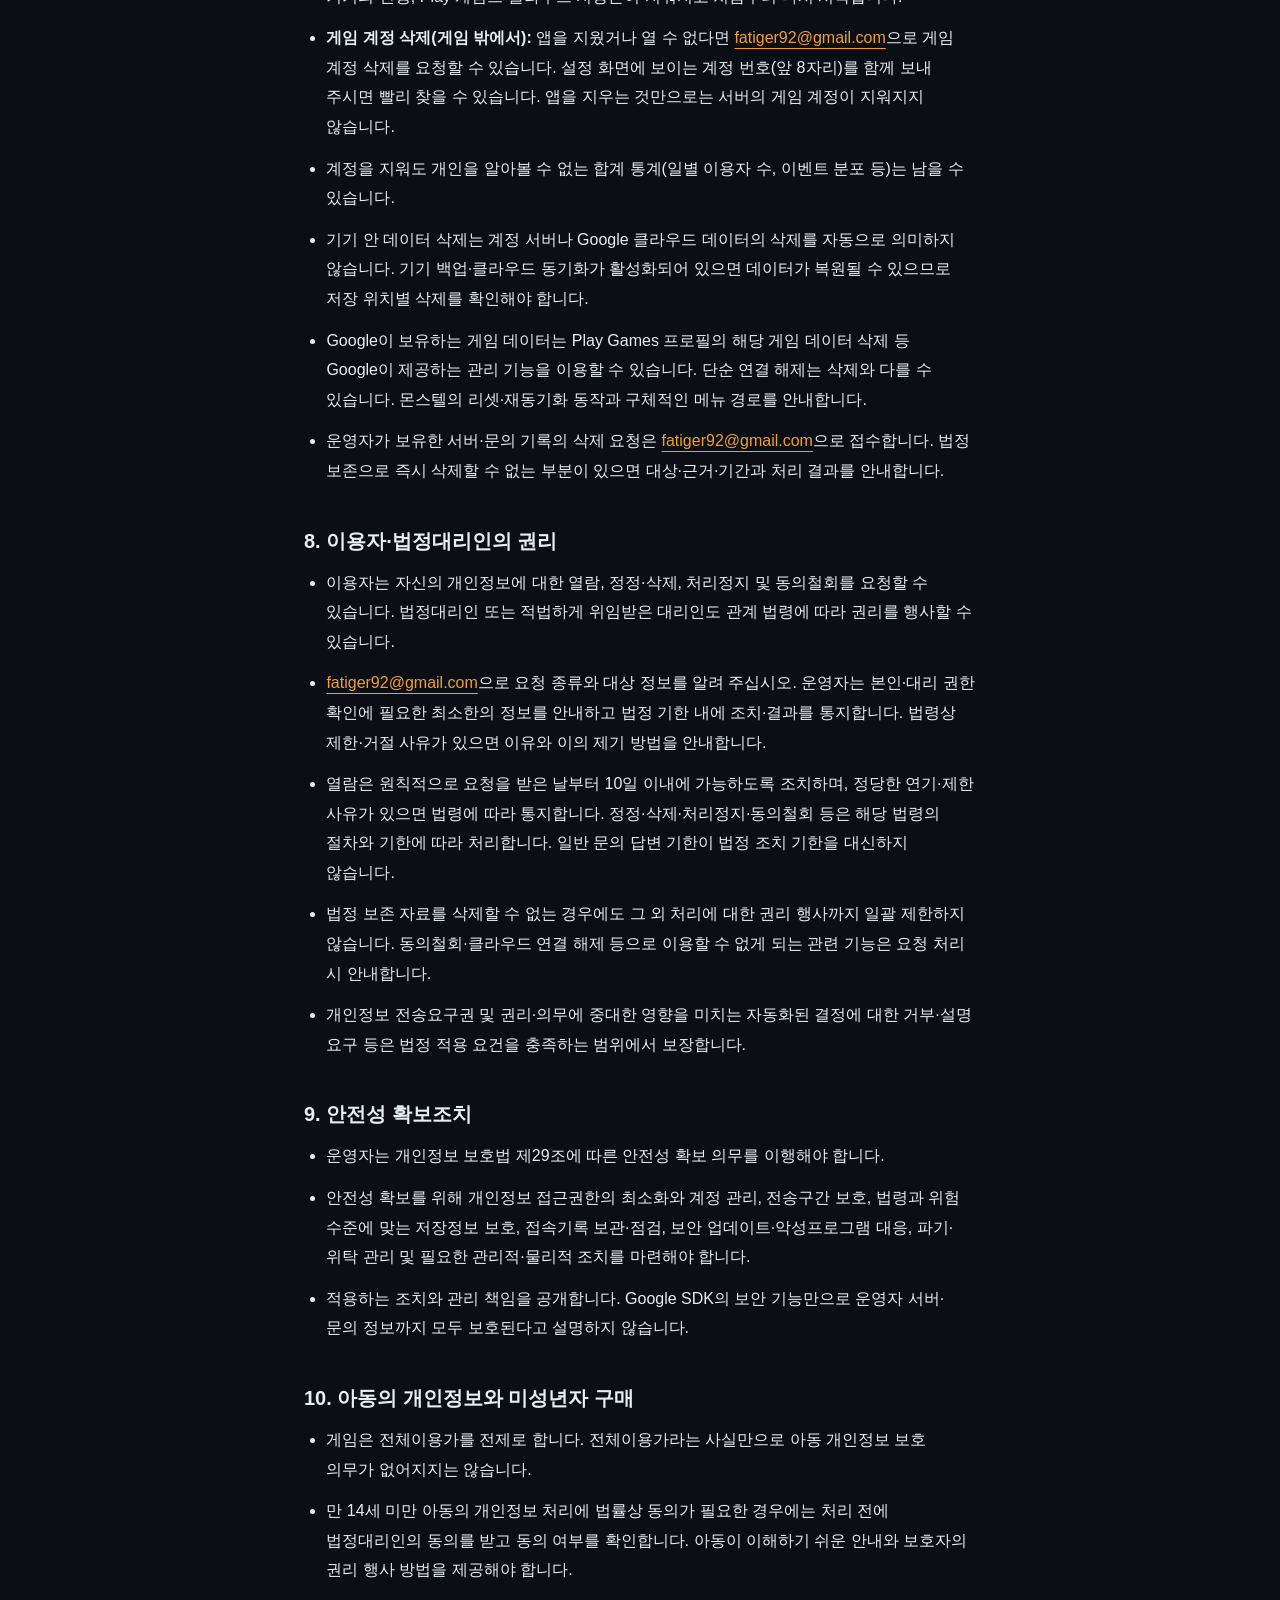
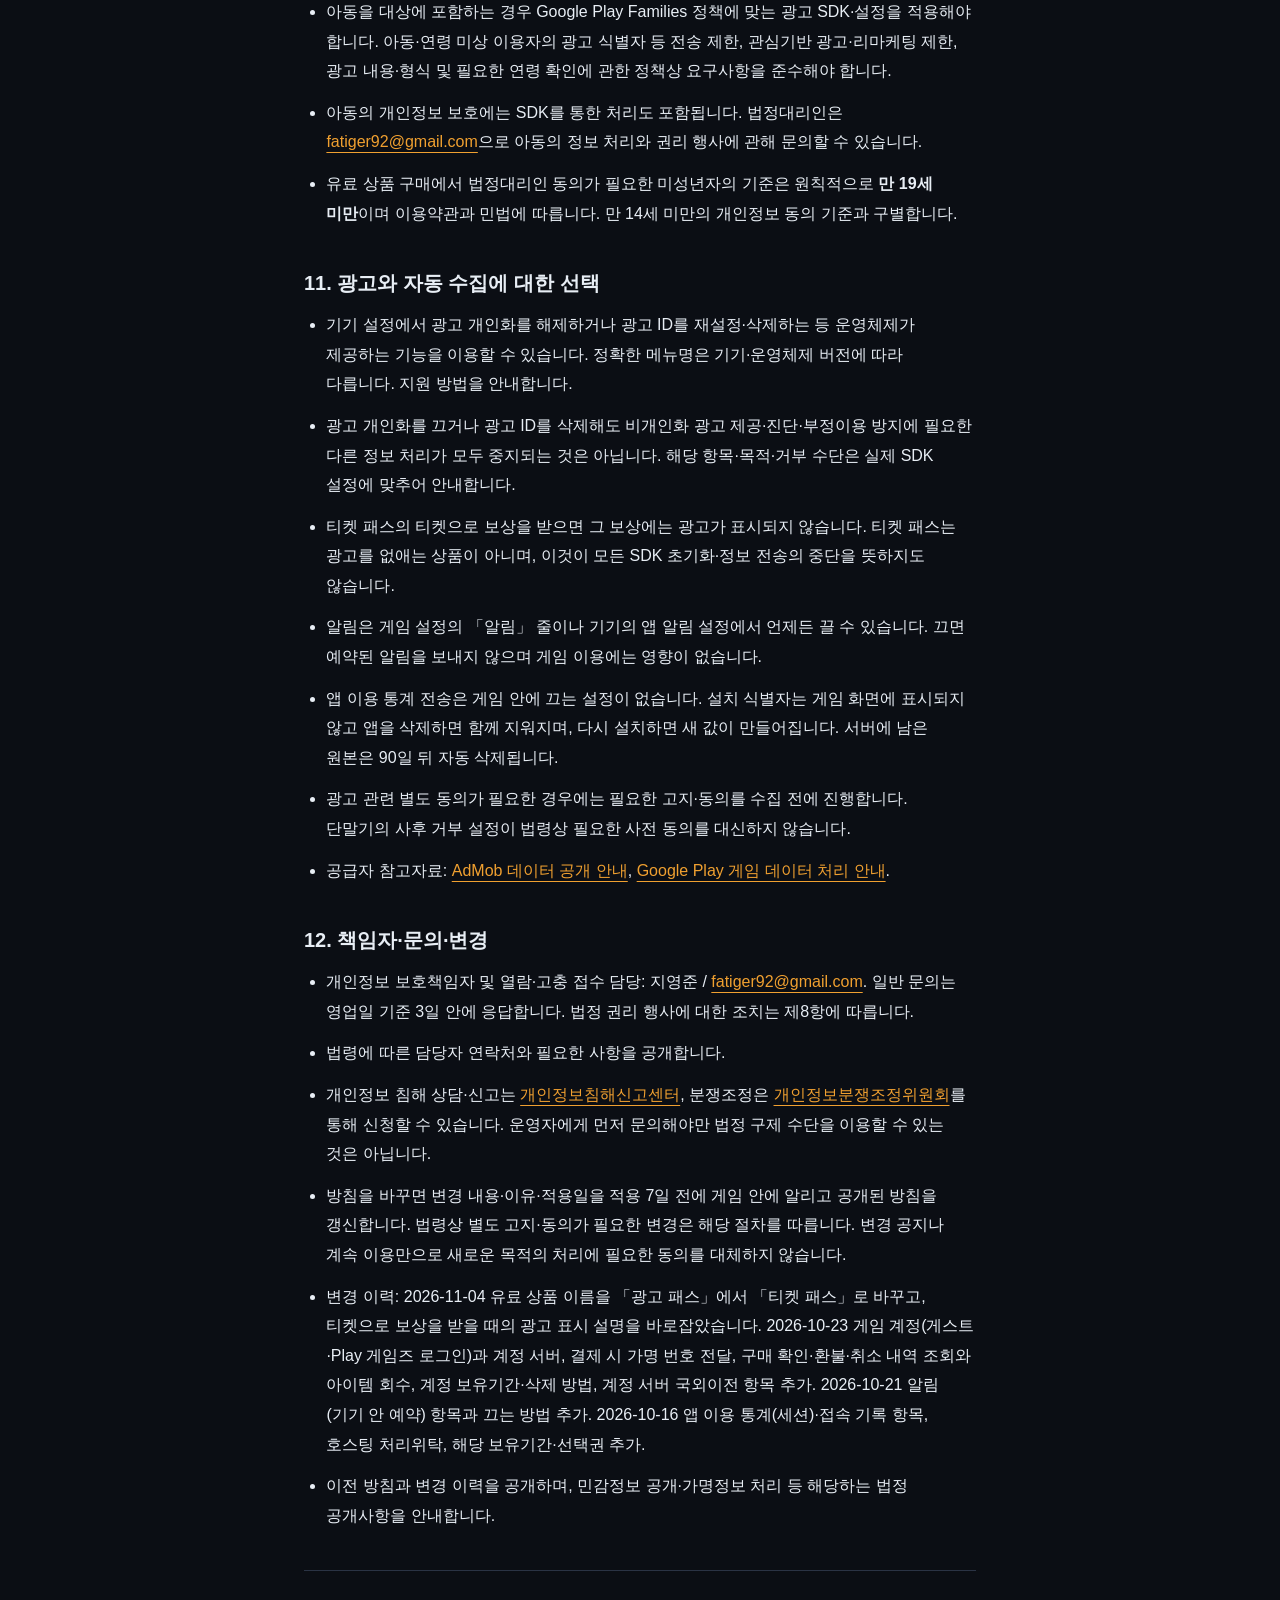
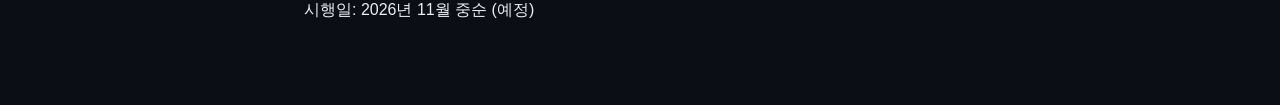
==== commit 40eca05f: "monstel: privacy change history for Ticket Pass rename Co-Authored-By: Claude Opus 5.5 <noreply@anth" ====
--- a/monstel/privacy/index.html
+++ b/monstel/privacy/index.html
@@ -25,22 +25,20 @@
 </ul>
 <h2>2. 처리 목적·항목·수집 방법</h2>
 <ul>
-<li><strong>기기 안 게임 진행:</strong> 진행 상황을 기기 안에 저장합니다. 보석 잔액과 영구 ×2·티켓 패스 같은 유료 권리는 기기에 저장하지 않고 계정 서버에서 받아 표시합니다(아래 「게임 재화 지갑」). 이 설명만으로 기기 밖 처리가 모두 없다고 의미하지는 않습니다.</li>
+<li><strong>기기 안 게임 진행:</strong> 진행 상황·보석·결제 영수증 기록을 기기 안에 저장하여 게임 진행과 구매 내역을 관리합니다. 이 설명만으로 기기 밖 처리가 모두 없다고 의미하지는 않습니다.</li>
 <li><strong>게임 계정:</strong> 구매한 보석을 올바른 계정에 지급하고, 앱을 다시 설치하거나 기기를 바꿨을 때 복원하며, 부정 이용을 막기 위해 운영자가 운영하는 계정 서버(대한민국 소재)에 다음을 보관합니다. 게스트 계정 번호(무작위 UUID), 로그인 확인용 토큰의 해시값(원문은 보관하지 않음), 계정을 만든 시각과 마지막 접속 시각, 결제에 쓰는 무작위 가명 번호. Google Play 게임즈로 로그인하거나 연결한 경우에는 Google이 확인해 준 Play 게임즈 플레이어 ID도 보관합니다. 이름·이메일·프로필 사진은 받지 않습니다. 게임은 실행할 때마다 계정 서버에 한 번 접속해 마지막 접속 시각을 갱신합니다.</li>
-<li><strong>Google Play 결제·구매 검증:</strong> 유료 상품 구매 시 Google이 결제 정보를 처리합니다. 구매가 어느 게임 계정의 것인지 맞춰 보기 위해, 게임은 결제할 때 게임 계정과 연결된 무작위 가명 번호를 Google Play 결제에 함께 전달합니다. 게임은 구매 토큰과 상품 ID를 받으며, 구매 확인과 유료 권리 제공을 위해 구매 토큰을 운영자가 운영하는 계정 서버(대한민국 소재)로 보냅니다. 서버는 구매를 확인하고 보석·권리를 지급한 뒤 Google에 지급 완료를 알리고(소모품 사용 처리·구매 확인), Google Play에서 환불·취소 내역을 정기적으로 조회합니다. 환불·취소된 구매는 서버가 지급한 보석·권리를 회수합니다. 이미 사용한 보석은 마이너스 잔액으로 표시되고 이후 받는 보석으로 먼저 채워집니다. 아래 「부정 결제 방지」에 따라 구매가 제한된 계정에서 결제가 이루어지면 서버가 Google에 주문 번호를 보내 환불을 요청하고 상품을 지급하지 않습니다. 서버에는 구매 토큰, 상품 ID, 주문 번호, 수량, 구매 시각, 구매 상태, 검증 결과, 구매 확인 여부, 지급한 보석 수, 지급 거절 사유, 환불 요청 시각, 이 구매를 받은 게임 계정 번호를 보관합니다. Google이 알려 준 환불·취소 내역(구매 토큰, 환불·취소 시각, Google의 사유 분류와 요청 주체 분류, 환불 수량, 이를 처음 확인한 시각과 회수를 적용한 시각, 환불된 수량과 회수한 보석 수)도 보관합니다.</li>
-<li><strong>게임 재화 지갑(보석):</strong> 결제·환불이 보석 잔액에 정확히 반영되고 환불 뒤에도 잔액이 되살아나지 않도록, 보석 잔액을 계정 서버가 관리합니다. 서버에는 게임 계정 번호별로 다음을 보관합니다. 현재 보석 수와 마이너스 잔액, 보석 증감 이력(구매·획득·사용·환불·운영 조정의 구분, 증감량, 변경 후 잔액, 시각, 구매 토큰이나 획득처·사용처 이름, Google 환불 사유 분류, 같은 요청이 두 번 처리되지 않게 하는 요청 키), 영구 ×2·티켓 패스의 사용 가능 여부와 해당 구매 토큰, 첫 구매 보너스의 분할 지급 현황(총량, 하루 지급량, 지급·취소된 양, 다음 지급일). 획득 보상의 요청 키에는 그 보상이 나온 게임 진행 위치(기기 날짜, 호텔 번호, 층과 층 종류, 랜드마크와 등급, 미션 칸, 계절 주기 등)가 들어 있습니다. 게임 저장 파일은 서버로 보내지 않습니다. 보석 증감 이력에 IP 주소·위치는 저장하지 않으며, 과도한 요청을 막기 위해 IP 주소를 메모리에서만 1분 단위로 쓰고 버립니다. 네트워크가 없을 때 받은 보상은 기기 안에 모아 두었다가 연결되면 보냅니다.</li>
-<li><strong>부정 결제 방지(자동 판단):</strong> 환불 제도의 악용을 막기 위해, 계정 서버가 Google이 알려 준 환불 내역을 기준으로 다음 경우 해당 게임 계정을 자동으로 「구매 제한」 상태로 표시합니다. ① 사기·가족 등 타인의 무단 결제·지불 거절(차지백)을 사유로 한 환불이 1건 있을 때, ② 그 밖의 사유로 90일 안에 서로 다른 구매 2건 이상이 환불됐을 때. 구매 제한 상태에서는 새 유료 상품을 살 수 없고, 결제가 이루어지면 자동으로 환불되며 상품은 지급되지 않습니다. 게임 플레이와 무료 보상은 제한하지 않습니다. 구매 제한은 표시한 날부터 1년이 지나면 자동으로 풀립니다. 이를 위해 게임 계정 번호, 사유 분류, 표시한 시각을 보관합니다. 이 판단에 대한 설명이나 사람의 재검토를 원하면 게임 안 문의 버튼 또는 <a href="mailto:fatiger92@gmail.com">fatiger92@gmail.com</a>으로 요청할 수 있습니다(제8항).</li>
+<li><strong>Google Play 결제·구매 검증:</strong> 유료 상품 구매 시 Google이 결제 정보를 처리합니다. 구매가 어느 게임 계정의 것인지 맞춰 보기 위해, 게임은 결제할 때 게임 계정과 연결된 무작위 가명 번호를 Google Play 결제에 함께 전달합니다. 게임은 구매 토큰과 상품 ID를 받으며, 구매 확인과 유료 권리 제공을 위해 구매 토큰을 운영자가 운영하는 계정 서버(대한민국 소재)로 보냅니다. 서버는 구매를 확인한 뒤 Google에 지급 완료를 알리고(구매 확인), 하루 한 번 Google Play에서 환불·취소 내역을 조회합니다. 환불·취소된 구매는 게임이 지급한 아이템을 회수합니다. 서버에는 구매 토큰, 상품 ID, 주문 번호, 구매 시각, 구매 상태, 검증 결과, 구매 확인 여부, 환불·취소 시각·사유, 아이템 회수 확인 시각, 이 구매를 받은 게임 계정 번호를 보관합니다.</li>
 <li><strong>Google Play 게임 클라우드 저장(선택):</strong> 이용자가 클라우드 저장을 켜면 게임 데이터를 Google Play 게임 계정의 저장 공간에 보관하고 Google이 계정 식별자를 처리합니다. 클라우드 저장에만 쓰며 켜지 않으면 연결하지 않습니다.</li>
 <li><strong>AdMob 보상형 광고:</strong> 보상형 광고 표시를 위해 광고 식별자(GAID)가 Google에 전달될 수 있습니다. Google의 SDK 공개자료에는 IP 주소(대략적인 위치 추정에 사용될 수 있음), 앱·광고 상호작용, 진단정보, 기기·계정 식별자의 광고·분석·부정이용 방지 목적 처리도 설명되어 있습니다. 이는 공급자의 일반 설명입니다.</li>
 <li><strong>고객지원·환불·권리 요청:</strong> 이메일로 문의하면 발신 이메일 주소, 문의 내용 및 이용자가 제공한 주문정보·첨부자료를 요청 확인·답변·분쟁 처리에 사용합니다. 주민등록번호나 카드번호 전체 등 문의에 불필요한 정보는 보내지 마십시오. 본인·거래 확인이 더 필요하면 최소한의 자료만 요청합니다.</li>
-<li><strong>앱 이용 통계(세션):</strong> 이용자 수와 이용 시간을 집계하기 위해 게임을 켜고 끌 때 설치 식별자, 세션 식별자, 세션 시작·종료 시각과 길이, 첫 실행 여부, 앱 버전, 플랫폼(Android)을 운영자가 운영하는 수집 서버(대한민국 소재)로 보냅니다. 설치 식별자는 앱을 처음 실행할 때 무작위로 만들어 앱 전용 저장 공간에 두는 값이며 기기 식별자·광고 ID와 연결하지 않습니다. 게임 계정이 있으면 설치 식별자 대신 <strong>게임 계정 번호</strong>(무작위 UUID)를 보냅니다. Play 게임즈 플레이어 ID·광고 ID는 보내지 않습니다. 이 통계에는 이름·이메일·위치·게임 진행 내용을 담지 않습니다. 네트워크가 없으면 기기 안에 모아 두었다가 연결되면 보냅니다.</li>
+<li><strong>앱 이용 통계(세션):</strong> 이용자 수와 이용 시간을 집계하기 위해 게임을 켜고 끌 때 설치 식별자, 세션 식별자, 세션 시작·종료 시각과 길이, 첫 실행 여부, 앱 버전, 플랫폼(Android)을 운영자가 운영하는 수집 서버(대한민국 소재)로 보냅니다. 설치 식별자는 앱을 처음 실행할 때 무작위로 만들어 앱 전용 저장 공간에 두는 값이며 기기 식별자·광고 ID와 연결하지 않습니다. 게임 계정이 있으면 설치 식별자 대신 <strong>게임 계정 번호</strong>(무작위 UUID)를 보냅니다. Play 게임즈 플레이어 ID·광고 ID는 보내지 않습니다. 이름·이메일·위치·게임 진행 내용은 보내지 않습니다. 네트워크가 없으면 기기 안에 모아 두었다가 연결되면 보냅니다.</li>
 <li><strong>알림(선택):</strong> 쉬는 동안 번 골드가 상한까지 찼을 때와 받지 않은 소포가 곧 사라질 때 알려 드리기 위해, 알림 시각과 문구를 기기 안에서만 예약합니다. 알림을 위해 운영자 서버나 외부로 정보를 보내지 않습니다. Android 알림 권한은 튜토리얼을 마친 뒤 한 번만 묻고, 허용하지 않아도 게임 이용에는 영향이 없습니다.</li>
 <li><strong>접속 기록:</strong> 앱 이용 통계를 보내는 과정에서 수집 서버 앞단의 접속 로그에 접속한 IP 주소, 요청 경로, 시각이 남습니다. 서버 보호와 장애 확인에만 쓰고 이벤트 기록과 연결하지 않으며 최대 90일 뒤 삭제합니다. 비정상 접속으로 차단된 IP 주소는 약 5주 보관합니다.</li>
 <li>적용되는 SDK·광고 업체·서버 로그·백업에 따른 개인정보 처리 범위와 목적을 공개합니다.</li>
 </ul>
 <h2>3. 처리 근거와 선택권</h2>
 <ul>
-<li>게임 계정, 구매 검증·권리 제공(유료 상품 제공·복원, 환불·취소 시 회수), 게임 재화 지갑, 부정 결제 방지를 위한 구매 제한·이용자 요청 처리는 해당 계약의 체결·이행을 위해 필요한 범위에서 개인정보 보호법 제15조 등 적법한 근거에 따라 처리합니다. 법정 거래기록은 전자상거래법 등 보존 의무에 따라 필요한 범위만 보존합니다.</li>
+<li>게임 계정, 구매 검증·권리 제공(유료 상품 제공·복원, 환불·취소 시 회수)·이용자 요청 처리는 해당 계약의 체결·이행을 위해 필요한 범위에서 개인정보 보호법 제15조 등 적법한 근거에 따라 처리합니다. 법정 거래기록은 전자상거래법 등 보존 의무에 따라 필요한 범위만 보존합니다.</li>
 <li>선택형 클라우드 저장, 광고 및 그 밖의 데이터 처리는 기능·항목별 처리에 적합한 법적 근거에 따릅니다. 선택 기능을 켰다는 사실이나 이 방침의 공개만으로 필요한 모든 동의를 받은 것으로 보지 않습니다.</li>
 <li>동의가 필요한 경우에는 수집·이용 목적, 항목, 보유기간, 거부권 및 거부 시 불이익을 알리고 동의를 받은 뒤 처리합니다. 필수·선택 사항을 구별하고 선택 사항에 동의하지 않았다는 이유만으로 관련 없는 기본 서비스 이용을 제한하지 않습니다.</li>
 <li>클라우드 저장을 켜지 않으면 해당 동기화 기능을 이용하지 않습니다. 다른 선택 사항의 거부·철회 방법과 기능에 미치는 영향은 실제 기능에 맞추어 이 방침과 해당 화면에 안내합니다.</li>
@@ -54,7 +52,7 @@
 </ul>
 <h2>5. 개인정보의 국외이전</h2>
 <ul>
-<li><strong>Google LLC (미국)</strong>: Google Play 결제·구매 검증(구매 토큰, 상품 ID, 게임 계정과 연결된 무작위 가명 번호, 소모품 사용 처리·구매 확인 요청, 구매 제한 계정의 결제 환불 요청 시 주문 번호, 환불·취소 내역 조회), Google Play 게임즈 로그인 확인(로그인 확인 코드), Google Play 게임 클라우드 저장(게임 데이터, 계정 식별자), AdMob 보상형 광고(광고 식별자 GAID, IP 주소, 기기·광고 상호작용 정보). 서비스 이용 시 네트워크를 통해 전송되며, 목적 달성 후 각 서비스의 보유 기준에 따라 보관·삭제됩니다. Google의 개인정보처리방침(https://policies.google.com/privacy?hl=ko)이 함께 적용됩니다.</li>
+<li><strong>Google LLC (미국)</strong>: Google Play 결제·구매 검증(구매 토큰, 상품 ID, 게임 계정과 연결된 무작위 가명 번호, 구매 확인 요청, 환불·취소 내역 조회), Google Play 게임즈 로그인 확인(로그인 확인 코드), Google Play 게임 클라우드 저장(게임 데이터, 계정 식별자), AdMob 보상형 광고(광고 식별자 GAID, IP 주소, 기기·광고 상호작용 정보). 서비스 이용 시 네트워크를 통해 전송되며, 목적 달성 후 각 서비스의 보유 기준에 따라 보관·삭제됩니다. Google의 개인정보처리방침(https://policies.google.com/privacy?hl=ko)이 함께 적용됩니다.</li>
 <li><strong>계정 서버</strong>: 계정·구매 검증 서버는 대한민국(서울)에 있어 국외이전에 해당하지 않습니다. 단, Play 게임즈 로그인 확인, 구매 확인과 환불·취소 내역 조회를 위해 서버가 Google LLC(미국)에 로그인 확인 코드·구매 토큰을 보내 결과를 받습니다.</li>
 <li><strong>앱 이용 통계</strong>: 수집 서버가 대한민국(서울)에 있어 국외이전에 해당하지 않습니다. 서버 소재지가 바뀌면 이 항목에 국가·수령자를 추가합니다.</li>
 <li><strong>거부</strong>: 클라우드 저장을 켜지 않거나 광고 개인화를 해제하여 해당 이전을 피할 수 있습니다. 단, 결제 검증은 유료 상품 제공에 필수이므로 거부 시 유료 상품 이용이 제한됩니다.</li>
@@ -65,10 +63,7 @@
 <li><strong>기기 안 게임 데이터:</strong> 게임 설정의 리셋 또는 앱 삭제로 삭제할 수 있습니다. 클라우드·기기 백업·서버 기록은 별개이며 삭제·재설치 시 복원 여부는 제7항을 참고하십시오.</li>
 <li><strong>게임 계정:</strong> 마지막 접속 후 3년이 지나면 파기합니다. 이용자가 삭제하면 지체 없이 파기하며, 그 계정 번호로 쌓인 앱 이용 통계도 함께 지웁니다.</li>
 <li><strong>구매 검증 기록:</strong> 결제(확인)일로부터 5년을 보존기간으로 두되, 구매 토큰·검증 결과·환불·취소 상태 중 계약·결제·공급 사실 확인에 필요한 법정 거래기록 범위를 대상으로 합니다. 모든 로그를 일괄 5년 보존한다는 뜻은 아닙니다. 계정을 지우면 구매 기록은 계정과 분리해 보관합니다.</li>
-<li><strong>게임 재화 지갑:</strong> 현재 보석·마이너스 잔액, 유료 권리 상태, 첫 구매 보너스 분할 지급 현황은 게임 계정을 삭제하면(마지막 접속 후 3년 경과로 인한 삭제 포함) 즉시 파기합니다.</li>
-<li><strong>보석 증감 이력과 환불·취소 내역:</strong> 생성일로부터 5년이 지나면 자동으로 삭제합니다. 게임 계정을 삭제하면 계정 번호를 지워 계정과 분리합니다. 이때 구매·환불 기록에는 Google 주문과 연결될 수 있는 구매 토큰·주문 번호가 남으며, 결제·환불 거래기록과 부정 결제 대응을 위해 계정과 연결하지 않은 상태로 생성일로부터 5년까지 보관합니다. 획득·사용 기록은 계정 번호를 지우면 누구의 것인지 알 수 없는 상태로 남습니다.</li>
-<li><strong>부정 결제 방지 표시:</strong> 표시한 날부터 1년이 지나면 자동으로 해제하고 파기합니다. 그 전에 해제하면 즉시 파기하고, 게임 계정을 삭제하면 즉시 파기합니다.</li>
-<li><strong>계정 서버 백업:</strong> 게임 계정, 구매 검증 기록, 게임 재화 지갑, 보석 증감 이력, 환불·취소 내역, 부정 결제 방지 표시를 포함한 계정 서버 데이터의 백업은 서버에서 14일, 운영자 PC의 암호화된 백업 사본은 최대 90일 뒤 지워집니다. 삭제된 정보도 이 기간 동안 백업에 남을 수 있습니다.</li>
+<li><strong>계정 서버 백업:</strong> 서버 백업은 14일, 운영자 PC의 백업 사본은 최대 90일 뒤 지워집니다. 삭제된 정보도 이 기간 동안 백업에 남을 수 있습니다.</li>
 <li><strong>앱 이용 통계:</strong> 이벤트 원본(설치 식별자 포함)은 수신일로부터 90일 뒤 자동 삭제합니다. 서버 백업은 14일, 운영자가 따로 보관하는 백업 사본도 90일을 넘기지 않습니다. 일별 집계(이용자 수·세션 수·앱 버전별 수치)는 식별자 없이 보관합니다.</li>
 <li><strong>법정 거래기록:</strong> 전자상거래법 및 시행령 제6조에 따라 계약·청약철회 기록은 5년, 대금결제·상품 공급 기록은 5년, 소비자 불만·분쟁 처리 기록은 3년, 표시·광고 기록은 6개월 보존합니다. 해당 기록이 있는 범위에서 적용하며, 모든 정보가 위 기록에 해당하는 것은 아닙니다.</li>
 <li><strong>문의 정보:</strong> 문의 처리 목적이 달성되면 지체 없이 파기합니다. 소비자 불만·분쟁 기록 또는 다른 법정 보존 대상에 해당하는 부분은 해당 근거·기간에 따라 보존합니다.</li>
@@ -93,7 +88,6 @@
 <li>열람은 원칙적으로 요청을 받은 날부터 10일 이내에 가능하도록 조치하며, 정당한 연기·제한 사유가 있으면 법령에 따라 통지합니다. 정정·삭제·처리정지·동의철회 등은 해당 법령의 절차와 기한에 따라 처리합니다. 일반 문의 답변 기한이 법정 조치 기한을 대신하지 않습니다.</li>
 <li>법정 보존 자료를 삭제할 수 없는 경우에도 그 외 처리에 대한 권리 행사까지 일괄 제한하지 않습니다. 동의철회·클라우드 연결 해제 등으로 이용할 수 없게 되는 관련 기능은 요청 처리 시 안내합니다.</li>
 <li>개인정보 전송요구권 및 권리·의무에 중대한 영향을 미치는 자동화된 결정에 대한 거부·설명 요구 등은 법정 적용 요건을 충족하는 범위에서 보장합니다.</li>
-<li><strong>구매 제한 자동 판단:</strong> 제2항 「부정 결제 방지」의 구매 제한은 계정 서버가 Google 환불 내역만으로 자동으로 정합니다. 기준은 제2항에 공개한 두 가지이며, 사용하는 정보는 게임 계정의 환불 사유 분류·환불 시각·환불된 구매 수입니다. 이용자는 이 판단에 대해 설명을 요구하거나, 사람이 다시 검토해 줄 것을 요청할 수 있습니다. 게임 안 문의 버튼(주문 번호가 미리 채워집니다) 또는 <a href="mailto:fatiger92@gmail.com">fatiger92@gmail.com</a>으로 요청하면, 운영자가 직접 확인해 결과와 이유를 알려 드리고, 잘못 표시된 경우 해제합니다.</li>
 </ul>
 <h2>9. 안전성 확보조치</h2>
 <ul>
@@ -125,10 +119,10 @@
 <li>법령에 따른 담당자 연락처와 필요한 사항을 공개합니다.</li>
 <li>개인정보 침해 상담·신고는 <a href="https://privacy.kisa.or.kr/">개인정보침해신고센터</a>, 분쟁조정은 <a href="https://www.kopico.go.kr/">개인정보분쟁조정위원회</a>를 통해 신청할 수 있습니다. 운영자에게 먼저 문의해야만 법정 구제 수단을 이용할 수 있는 것은 아닙니다.</li>
 <li>방침을 바꾸면 변경 내용·이유·적용일을 적용 7일 전에 게임 안에 알리고 공개된 방침을 갱신합니다. 법령상 별도 고지·동의가 필요한 변경은 해당 절차를 따릅니다. 변경 공지나 계속 이용만으로 새로운 목적의 처리에 필요한 동의를 대체하지 않습니다.</li>
-<li>변경 이력: [원장 서버 적용일 — 확정되면 날짜 기입] 보석 잔액·유료 권리의 서버 관리(게임 재화 지갑, 보석 증감 이력), 환불 시 마이너스 잔액, 서버의 소모품 사용 처리와 구매 제한 계정 결제 환불 요청, 부정 결제 방지 자동 판단과 설명·재검토 요청 방법, 관련 보유기간과 계정 삭제 시 처리 추가. 2026-10-23 게임 계정(게스트·Play 게임즈 로그인)과 계정 서버, 결제 시 가명 번호 전달, 구매 확인·환불·취소 내역 조회와 아이템 회수, 계정 보유기간·삭제 방법, 계정 서버 국외이전 항목 추가. 2026-10-21 알림(기기 안 예약) 항목과 끄는 방법 추가. 2026-10-16 앱 이용 통계(세션)·접속 기록 항목, 호스팅 처리위탁, 해당 보유기간·선택권 추가.</li>
+<li>변경 이력: 2026-11-04 유료 상품 이름을 「광고 패스」에서 「티켓 패스」로 바꾸고, 티켓으로 보상을 받을 때의 광고 표시 설명을 바로잡았습니다. 2026-10-23 게임 계정(게스트·Play 게임즈 로그인)과 계정 서버, 결제 시 가명 번호 전달, 구매 확인·환불·취소 내역 조회와 아이템 회수, 계정 보유기간·삭제 방법, 계정 서버 국외이전 항목 추가. 2026-10-21 알림(기기 안 예약) 항목과 끄는 방법 추가. 2026-10-16 앱 이용 통계(세션)·접속 기록 항목, 호스팅 처리위탁, 해당 보유기간·선택권 추가.</li>
 <li>이전 방침과 변경 이력을 공개하며, 민감정보 공개·가명정보 처리 등 해당하는 법정 공개사항을 안내합니다.</li>
 </ul>
-<p>시행일: [원장 서버 적용일 — 확정되면 날짜 기입] (적용 7일 전에 게임 안에 알립니다)</p>
+<p>시행일: 2026년 11월 중순 (예정)</p>
 </main>
 </body>
 </html>
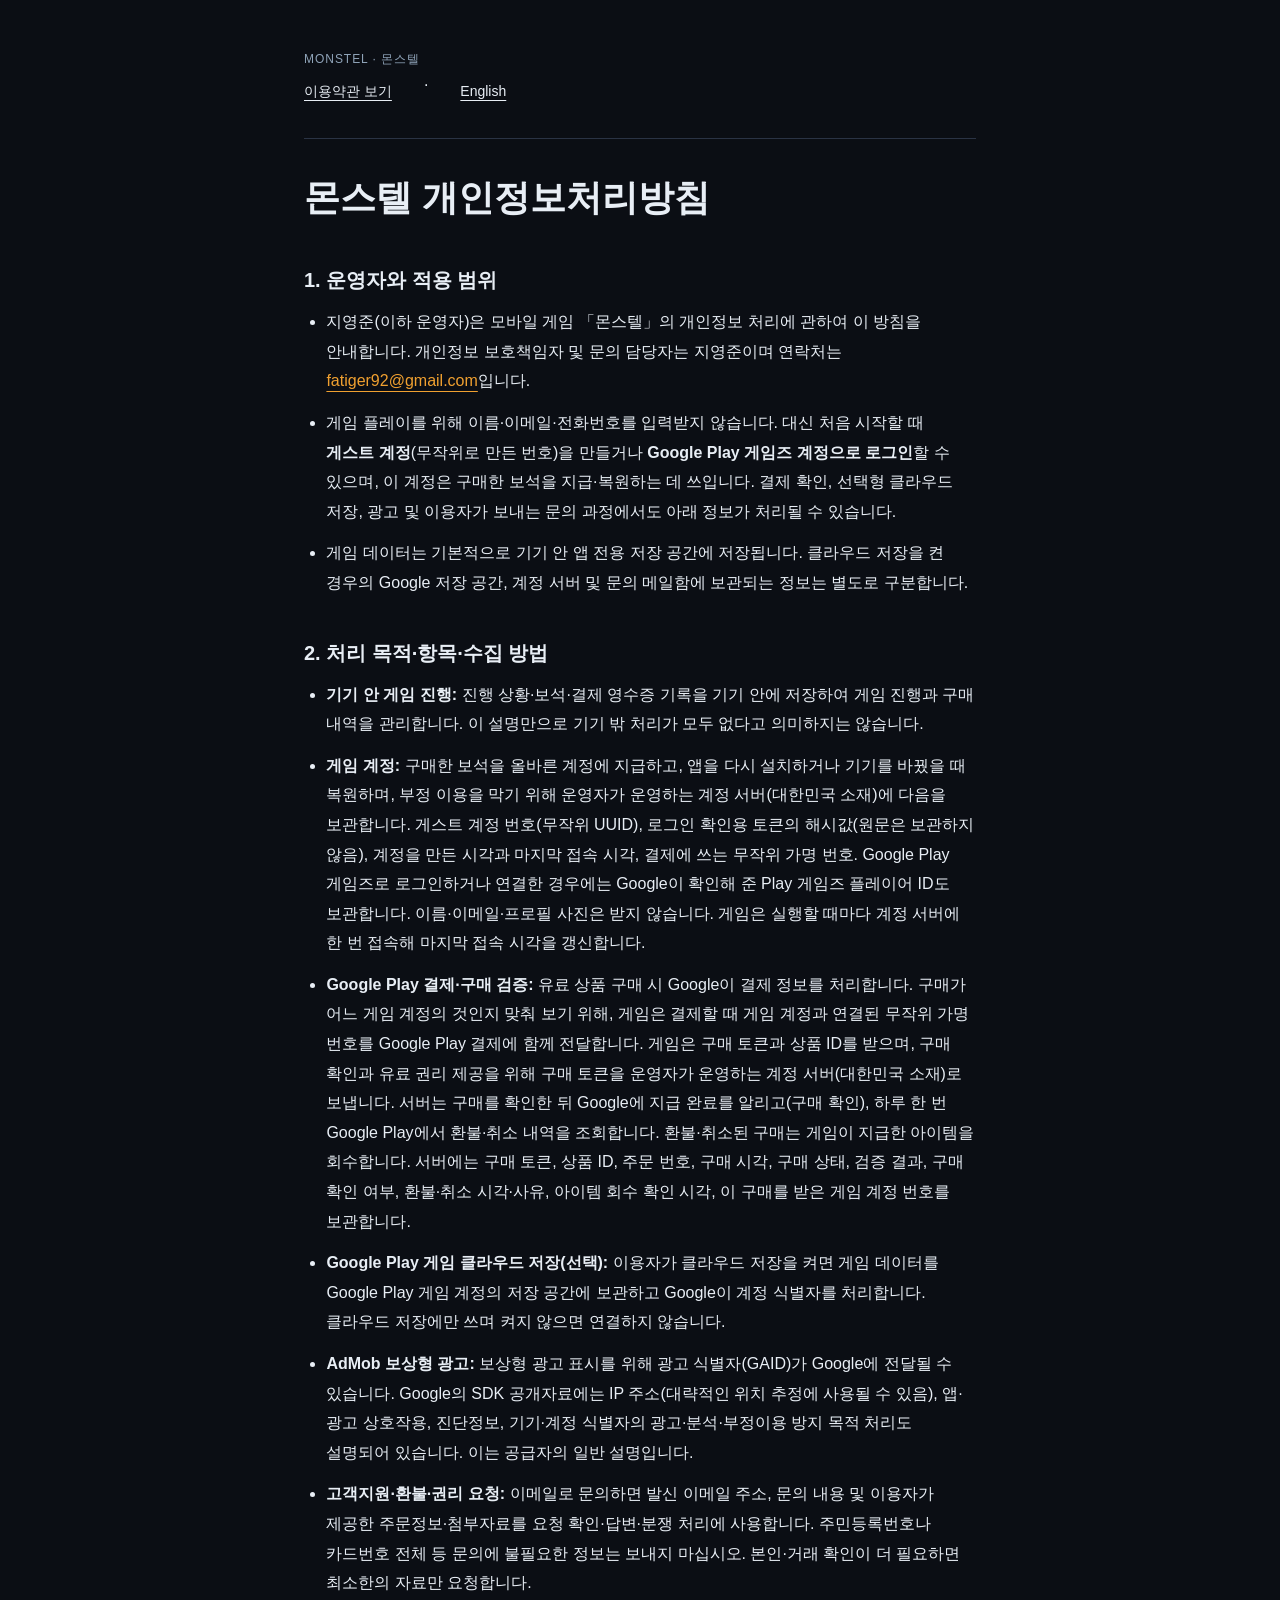
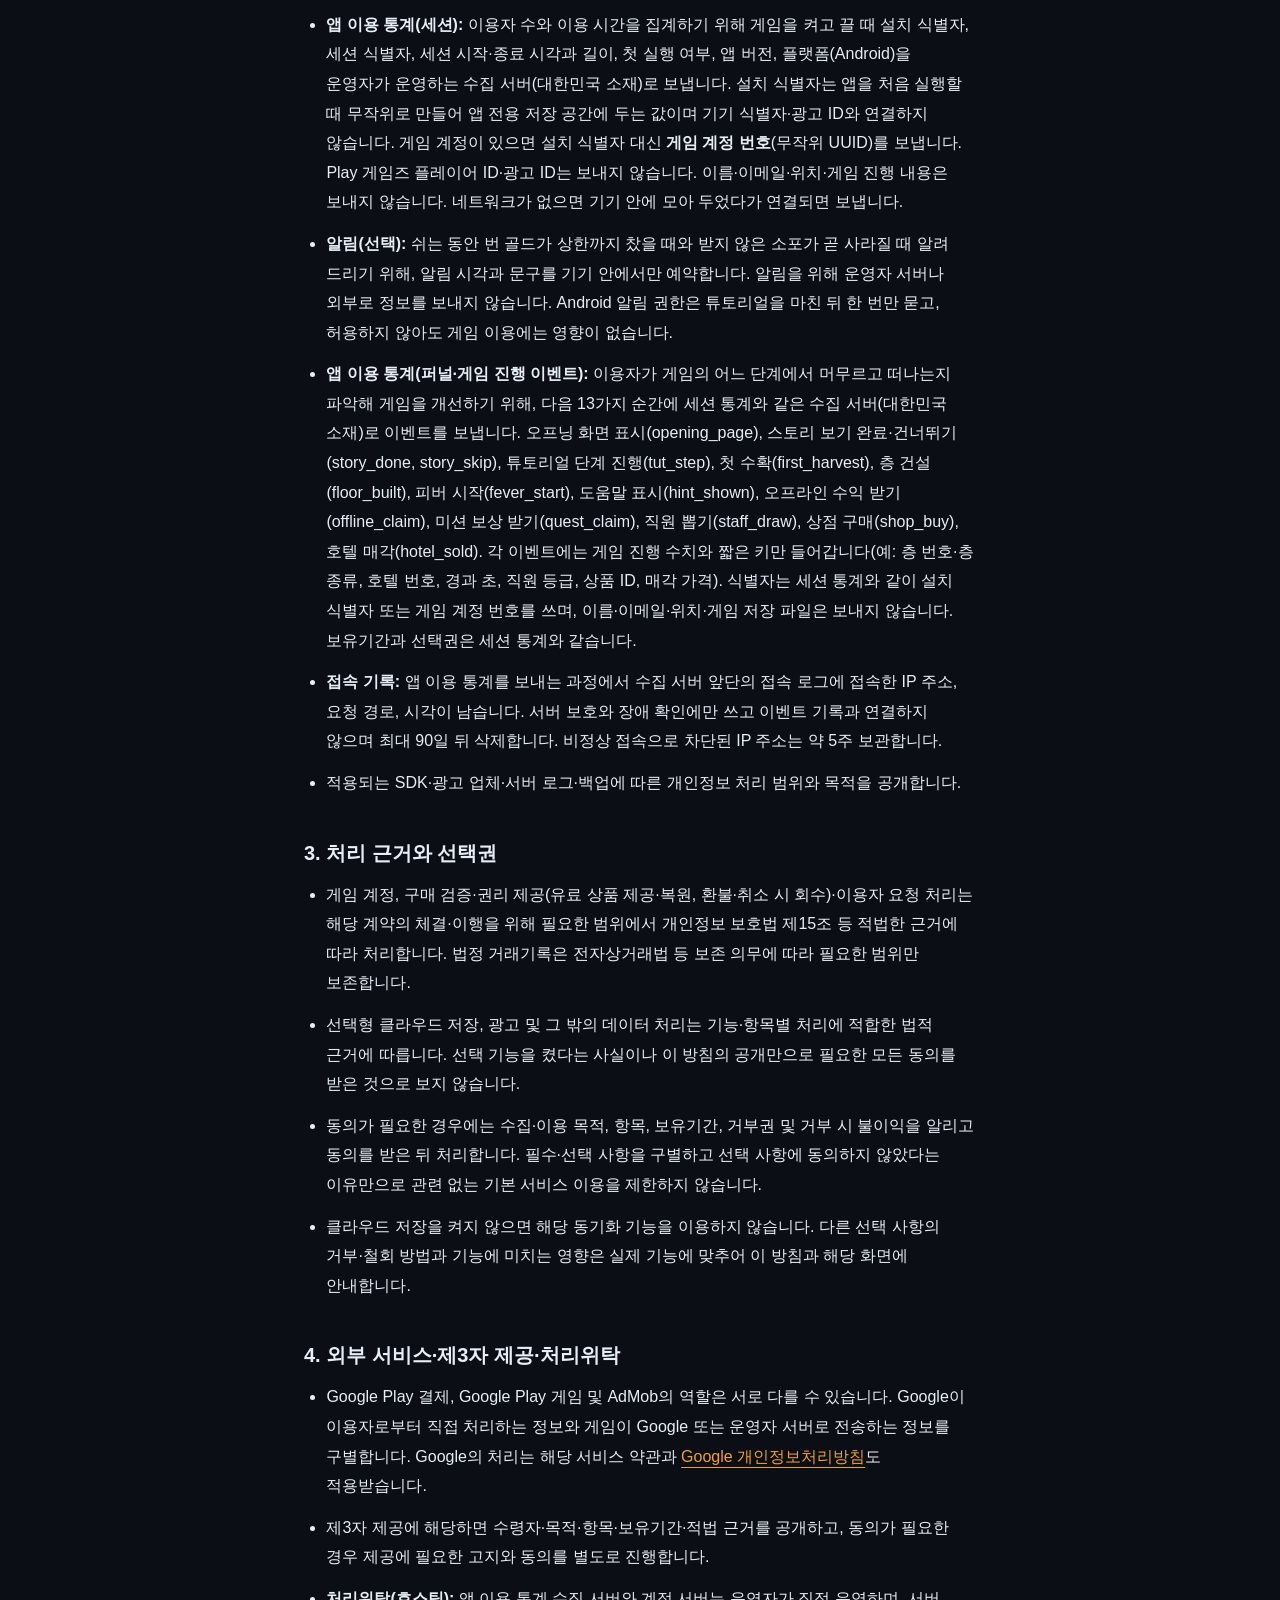
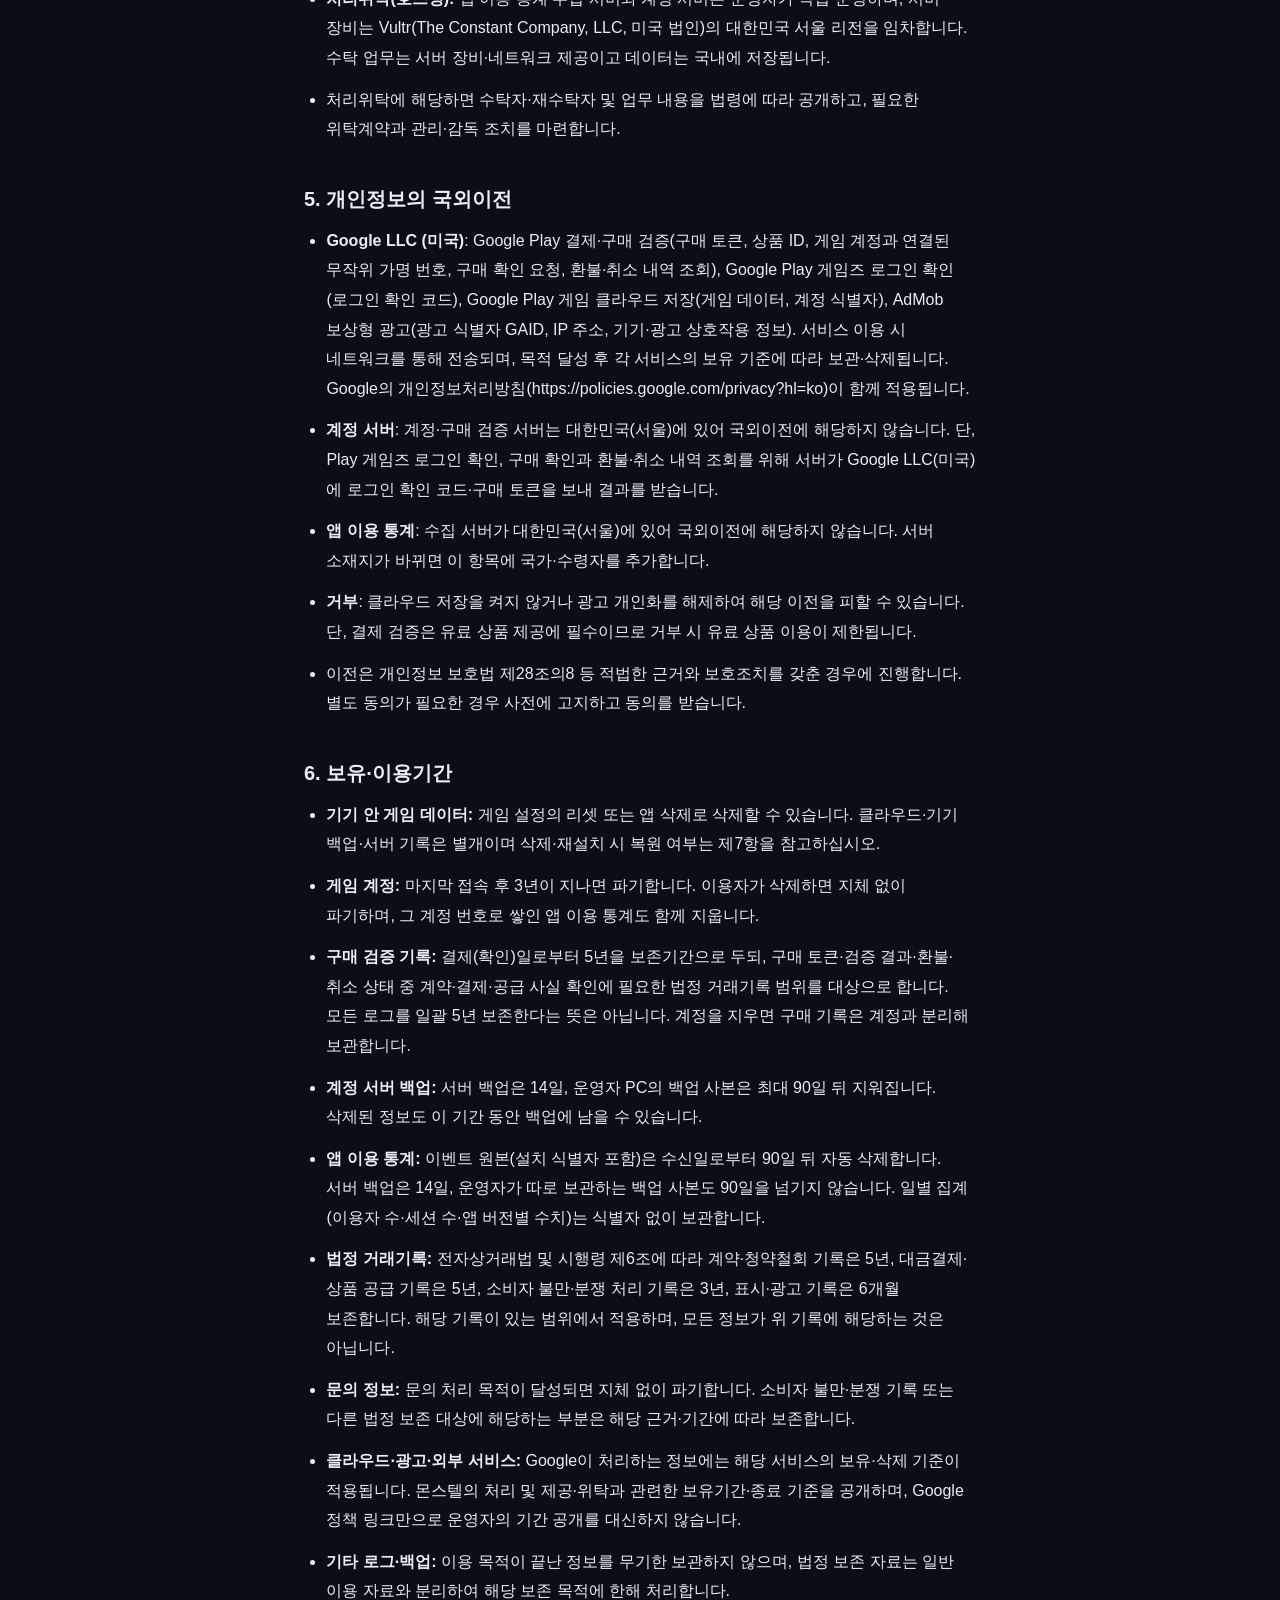
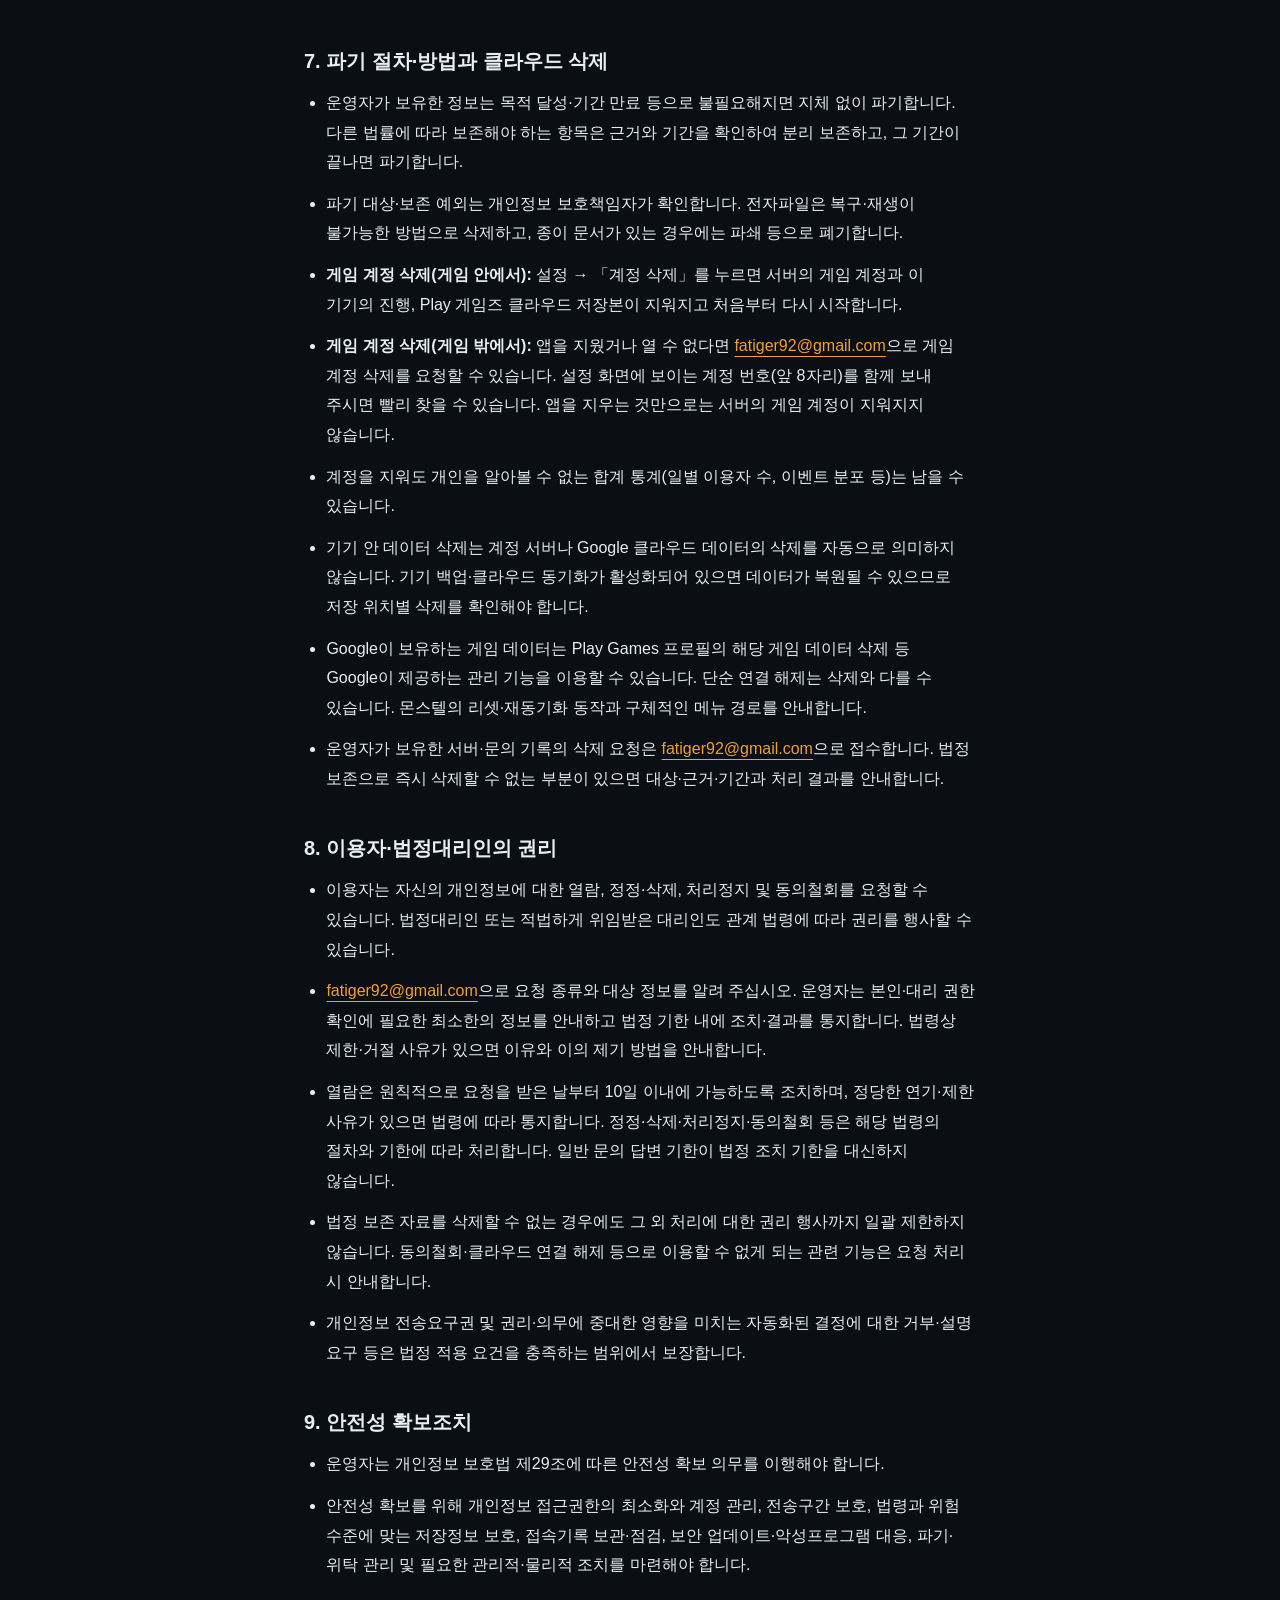
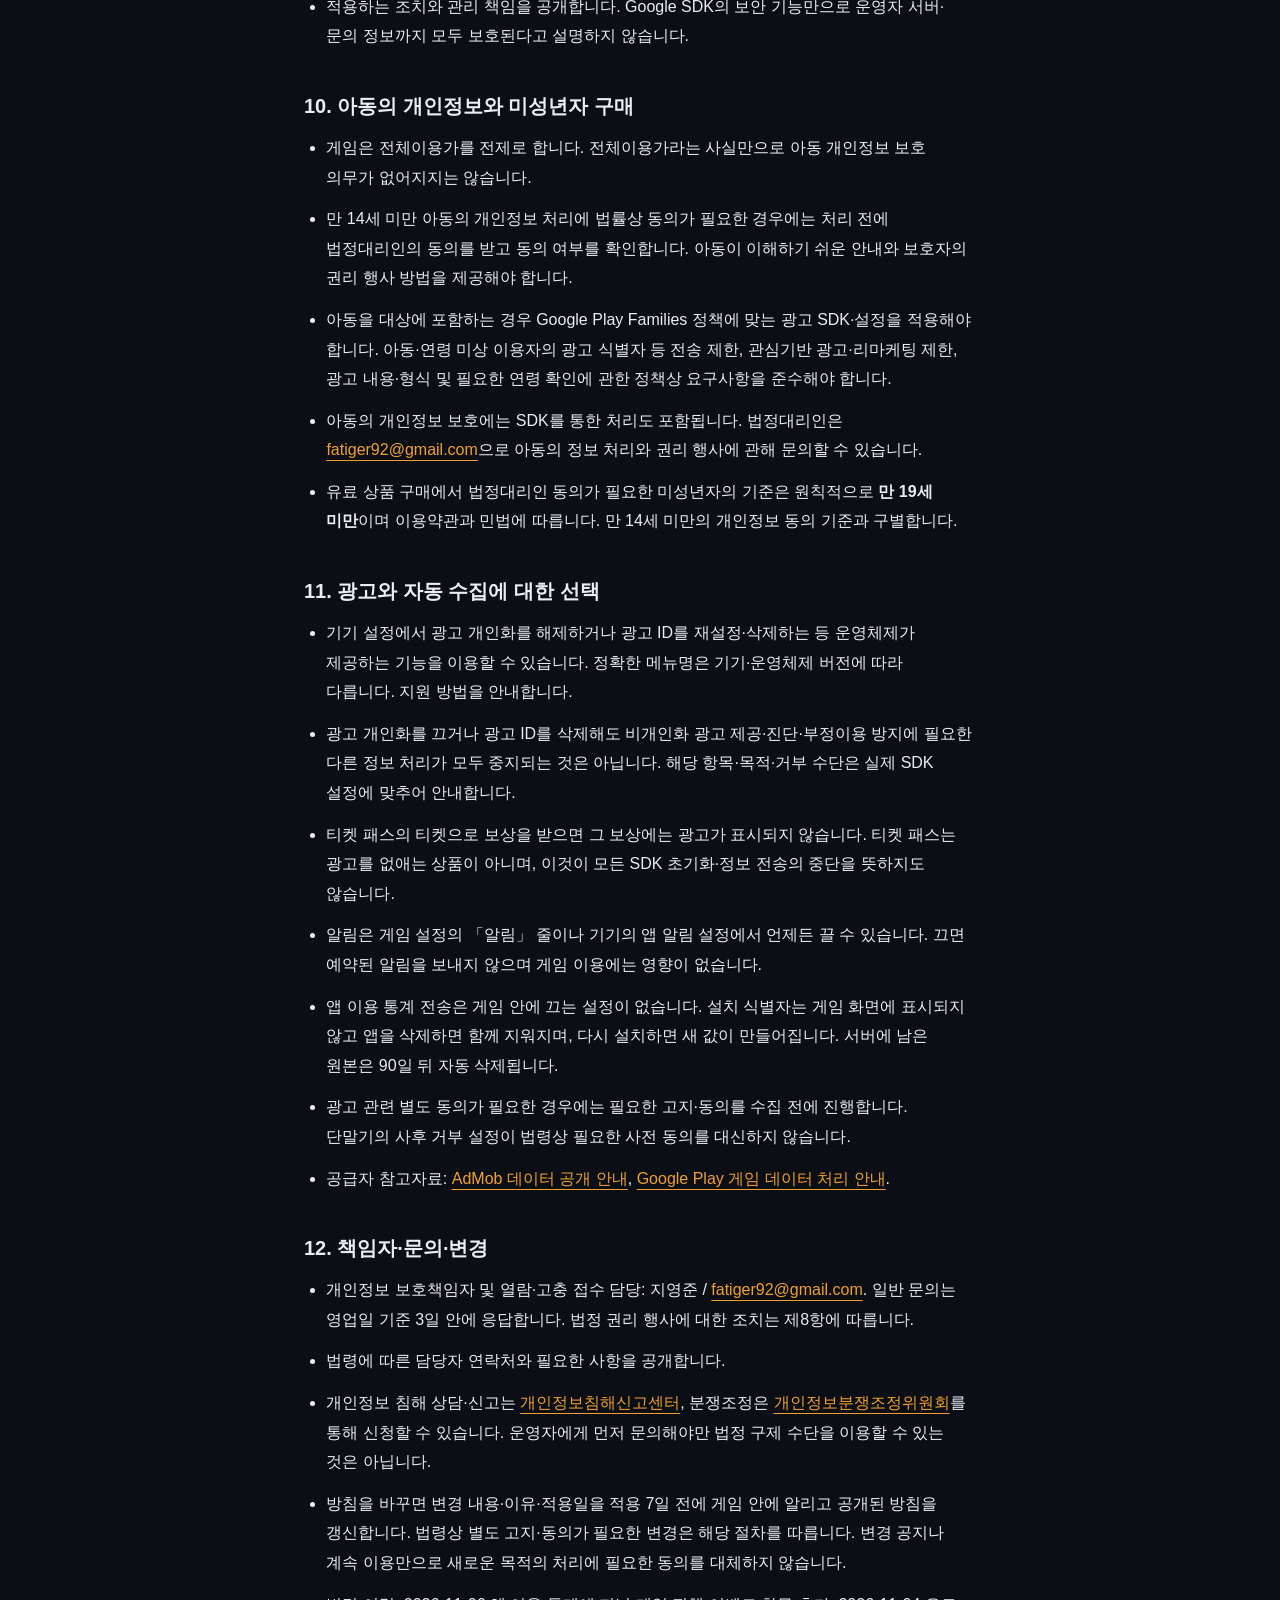
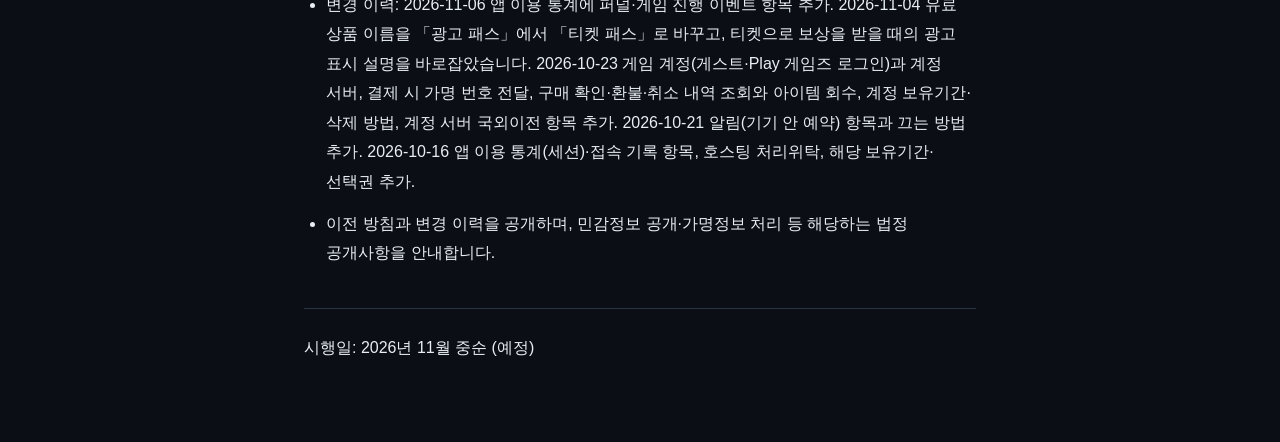
==== commit c15eb6a7: "monstel: add funnel and gameplay events item to privacy section 2 (current and upcoming, ko/en) 13 e" ====
--- a/monstel/privacy/index.html
+++ b/monstel/privacy/index.html
@@ -33,6 +33,7 @@
 <li><strong>고객지원·환불·권리 요청:</strong> 이메일로 문의하면 발신 이메일 주소, 문의 내용 및 이용자가 제공한 주문정보·첨부자료를 요청 확인·답변·분쟁 처리에 사용합니다. 주민등록번호나 카드번호 전체 등 문의에 불필요한 정보는 보내지 마십시오. 본인·거래 확인이 더 필요하면 최소한의 자료만 요청합니다.</li>
 <li><strong>앱 이용 통계(세션):</strong> 이용자 수와 이용 시간을 집계하기 위해 게임을 켜고 끌 때 설치 식별자, 세션 식별자, 세션 시작·종료 시각과 길이, 첫 실행 여부, 앱 버전, 플랫폼(Android)을 운영자가 운영하는 수집 서버(대한민국 소재)로 보냅니다. 설치 식별자는 앱을 처음 실행할 때 무작위로 만들어 앱 전용 저장 공간에 두는 값이며 기기 식별자·광고 ID와 연결하지 않습니다. 게임 계정이 있으면 설치 식별자 대신 <strong>게임 계정 번호</strong>(무작위 UUID)를 보냅니다. Play 게임즈 플레이어 ID·광고 ID는 보내지 않습니다. 이름·이메일·위치·게임 진행 내용은 보내지 않습니다. 네트워크가 없으면 기기 안에 모아 두었다가 연결되면 보냅니다.</li>
 <li><strong>알림(선택):</strong> 쉬는 동안 번 골드가 상한까지 찼을 때와 받지 않은 소포가 곧 사라질 때 알려 드리기 위해, 알림 시각과 문구를 기기 안에서만 예약합니다. 알림을 위해 운영자 서버나 외부로 정보를 보내지 않습니다. Android 알림 권한은 튜토리얼을 마친 뒤 한 번만 묻고, 허용하지 않아도 게임 이용에는 영향이 없습니다.</li>
+<li><strong>앱 이용 통계(퍼널·게임 진행 이벤트):</strong> 이용자가 게임의 어느 단계에서 머무르고 떠나는지 파악해 게임을 개선하기 위해, 다음 13가지 순간에 세션 통계와 같은 수집 서버(대한민국 소재)로 이벤트를 보냅니다. 오프닝 화면 표시(opening_page), 스토리 보기 완료·건너뛰기(story_done, story_skip), 튜토리얼 단계 진행(tut_step), 첫 수확(first_harvest), 층 건설(floor_built), 피버 시작(fever_start), 도움말 표시(hint_shown), 오프라인 수익 받기(offline_claim), 미션 보상 받기(quest_claim), 직원 뽑기(staff_draw), 상점 구매(shop_buy), 호텔 매각(hotel_sold). 각 이벤트에는 게임 진행 수치와 짧은 키만 들어갑니다(예: 층 번호·층 종류, 호텔 번호, 경과 초, 직원 등급, 상품 ID, 매각 가격). 식별자는 세션 통계와 같이 설치 식별자 또는 게임 계정 번호를 쓰며, 이름·이메일·위치·게임 저장 파일은 보내지 않습니다. 보유기간과 선택권은 세션 통계와 같습니다.</li>
 <li><strong>접속 기록:</strong> 앱 이용 통계를 보내는 과정에서 수집 서버 앞단의 접속 로그에 접속한 IP 주소, 요청 경로, 시각이 남습니다. 서버 보호와 장애 확인에만 쓰고 이벤트 기록과 연결하지 않으며 최대 90일 뒤 삭제합니다. 비정상 접속으로 차단된 IP 주소는 약 5주 보관합니다.</li>
 <li>적용되는 SDK·광고 업체·서버 로그·백업에 따른 개인정보 처리 범위와 목적을 공개합니다.</li>
 </ul>
@@ -119,7 +120,7 @@
 <li>법령에 따른 담당자 연락처와 필요한 사항을 공개합니다.</li>
 <li>개인정보 침해 상담·신고는 <a href="https://privacy.kisa.or.kr/">개인정보침해신고센터</a>, 분쟁조정은 <a href="https://www.kopico.go.kr/">개인정보분쟁조정위원회</a>를 통해 신청할 수 있습니다. 운영자에게 먼저 문의해야만 법정 구제 수단을 이용할 수 있는 것은 아닙니다.</li>
 <li>방침을 바꾸면 변경 내용·이유·적용일을 적용 7일 전에 게임 안에 알리고 공개된 방침을 갱신합니다. 법령상 별도 고지·동의가 필요한 변경은 해당 절차를 따릅니다. 변경 공지나 계속 이용만으로 새로운 목적의 처리에 필요한 동의를 대체하지 않습니다.</li>
-<li>변경 이력: 2026-11-04 유료 상품 이름을 「광고 패스」에서 「티켓 패스」로 바꾸고, 티켓으로 보상을 받을 때의 광고 표시 설명을 바로잡았습니다. 2026-10-23 게임 계정(게스트·Play 게임즈 로그인)과 계정 서버, 결제 시 가명 번호 전달, 구매 확인·환불·취소 내역 조회와 아이템 회수, 계정 보유기간·삭제 방법, 계정 서버 국외이전 항목 추가. 2026-10-21 알림(기기 안 예약) 항목과 끄는 방법 추가. 2026-10-16 앱 이용 통계(세션)·접속 기록 항목, 호스팅 처리위탁, 해당 보유기간·선택권 추가.</li>
+<li>변경 이력: 2026-11-06 앱 이용 통계에 퍼널·게임 진행 이벤트 항목 추가. 2026-11-04 유료 상품 이름을 「광고 패스」에서 「티켓 패스」로 바꾸고, 티켓으로 보상을 받을 때의 광고 표시 설명을 바로잡았습니다. 2026-10-23 게임 계정(게스트·Play 게임즈 로그인)과 계정 서버, 결제 시 가명 번호 전달, 구매 확인·환불·취소 내역 조회와 아이템 회수, 계정 보유기간·삭제 방법, 계정 서버 국외이전 항목 추가. 2026-10-21 알림(기기 안 예약) 항목과 끄는 방법 추가. 2026-10-16 앱 이용 통계(세션)·접속 기록 항목, 호스팅 처리위탁, 해당 보유기간·선택권 추가.</li>
 <li>이전 방침과 변경 이력을 공개하며, 민감정보 공개·가명정보 처리 등 해당하는 법정 공개사항을 안내합니다.</li>
 </ul>
 <p>시행일: 2026년 11월 중순 (예정)</p>
